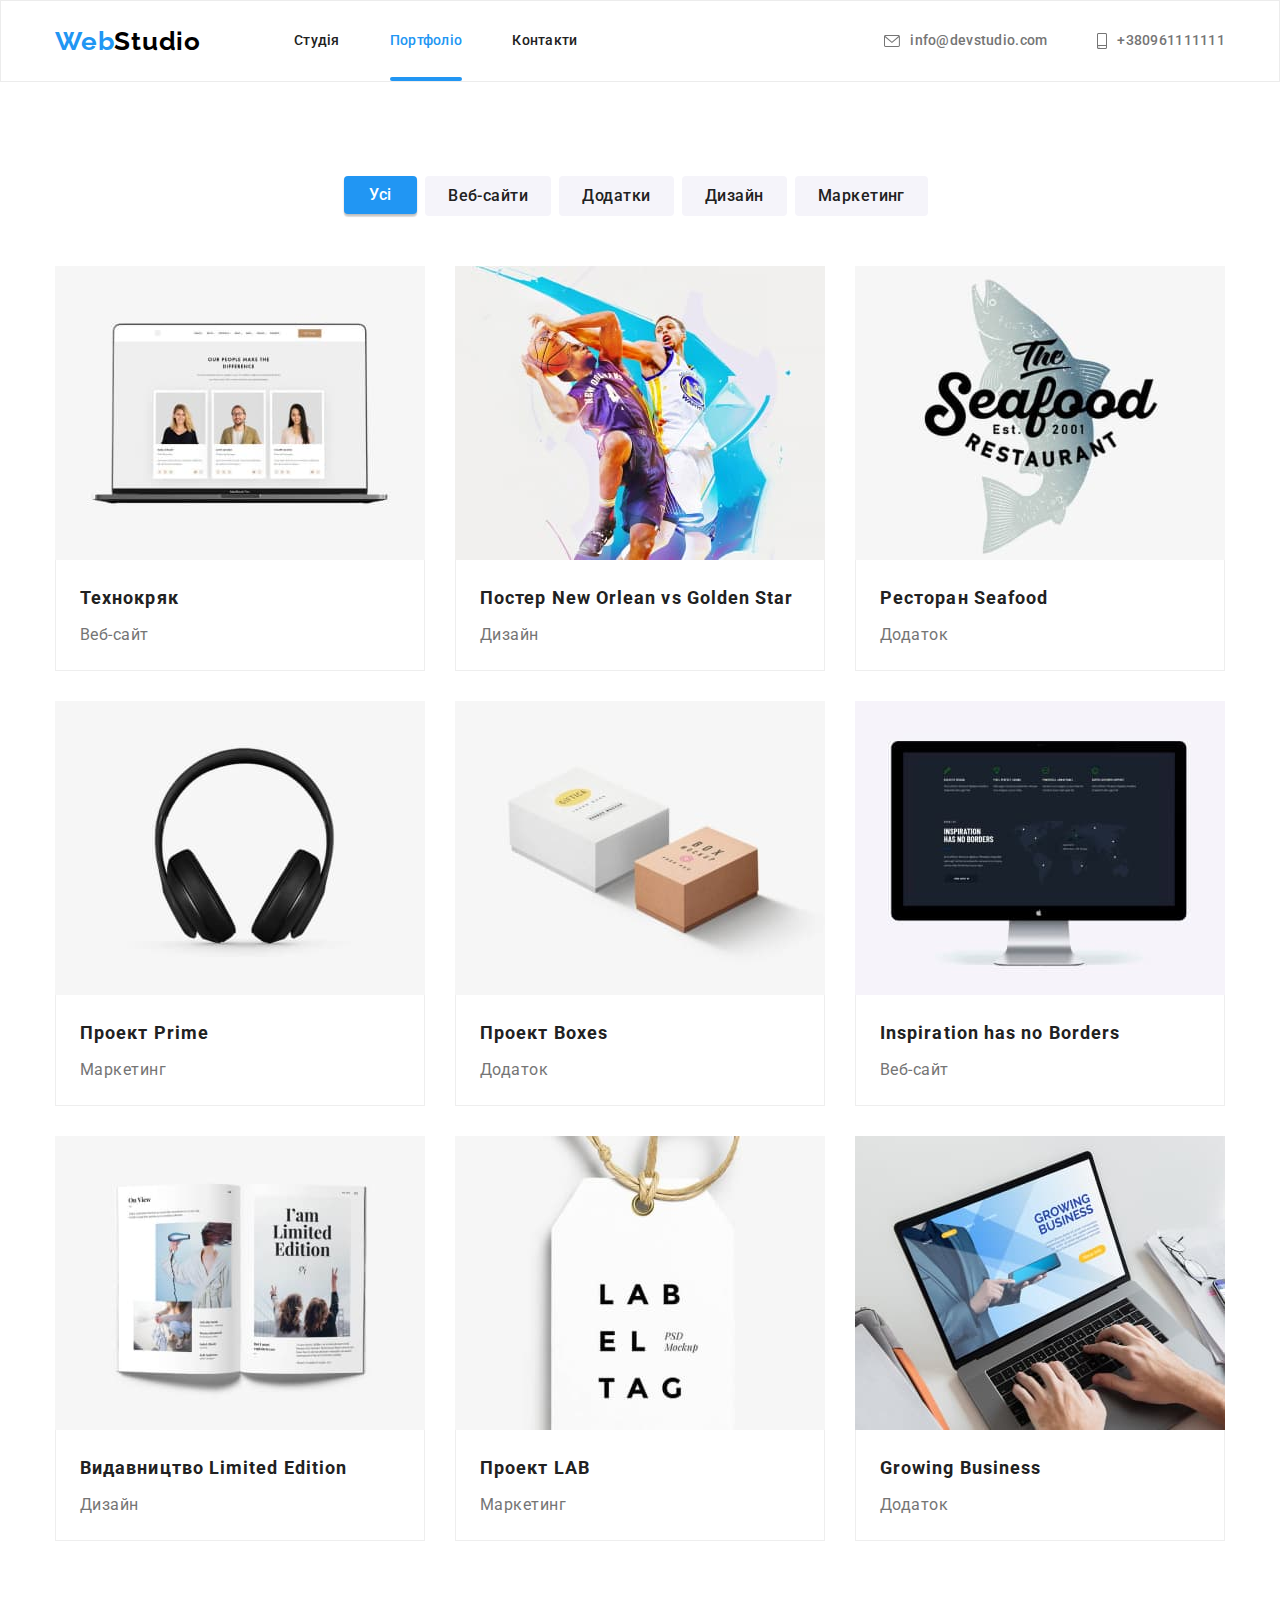
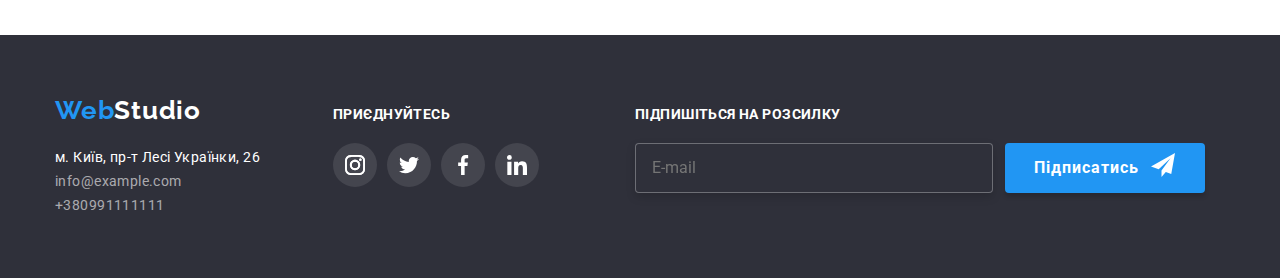
==== portfolio.html @ acf975c4 "Initial commit" ====
<!DOCTYPE html>
<html lang="uk">

<head>
    <meta charset="UTF-8">
    <meta http-equiv="X-UA-Compatible" content="IE=edge">
    <meta name="viewport" content="width=device-width, initial-scale=1.0">
    <title>Портфоліо</title>
    <!-- Шрифти -->
    <link rel="preconnect" href="https://fonts.googleapis.com">
    <link rel="preconnect" href="https://fonts.gstatic.com" crossorigin>
    <link
        href="https://fonts.googleapis.com/css2?family=Raleway:wght@700&family=Roboto:ital,wght@0,400;0,500;0,700;1,900&display=swap"
        rel="stylesheet">
    <link rel="stylesheet"
        href="https://cdnjs.cloudflare.com/ajax/libs/modern-normalize/1.1.0/modern-normalize.min.css">
    <link rel="stylesheet" href="./CSS/main.min.css">
    <!-- <link rel="stylesheet" href="./CSS/styles.css"> -->
</head>

<body class="page">

    <!-- Секція хедер -->

    <header class="header">
        <div class="container header-container">
            <nav class="header-container">
                <a lang="en" class="logo header-logo" href="./index.html" aria-label="Посилання на студію">Web<span
                        class="logo__dark">Studio</span></a>
                <!-- Навігація сайту -->
                <ul class="nav">
                    <li class="nav__item"><a class="nav__link active" href="./index.html">Студія</a></li>
                    <li class="nav__item"><a class="nav nav--current active" href="">Портфоліо</a></li>
                    <li class="nav__item"><a class="nav__link active" href="">Контакти</a></li>
                </ul>
            </nav>
            <!-- Навігація контактів -->
            <ul class="nav nav--left">
                <li class="nav__group">
                    <a class="nav__mail active" href="mailto:info@devstudio.com">
                        <svg class="nav__icon active" width="16" height="12">
                            <use href="./images/icons.svg#icon-envelope-hover"></use>
                        </svg>
                        info@devstudio.com
                    </a>
                </li>
                <li>
                    <a class="nav__tel active" href="tel:+380961111111">
                        <svg class="nav__icon active" width="10" height="16">
                            <use href="./images/icons.svg#icon-smartphone"></use>
                        </svg>
                        +380961111111
                    </a>
                </li>
            </ul>
        </div>
    </header>
    <main>
        <!-- Секція Роботи -->
        <section class="section">
            <div class="container">
                <h1 hidden>Приклади робіт</h1>

                <!-- Секція Радіокнопки -->
                <ul class="btn-radio">
                    <li class="btn-radio__control"><button type="button" class="btn-radio__list btn-radio__list--current">Усі</button></li>
                    <li class="btn-radio__control"><button type="button" class="btn-radio__list">Веб-сайти</button></li>
                    <li class="btn-radio__control"><button type="button" class="btn-radio__list">Додатки</button></li>
                    <li class="btn-radio__control"><button type="button" class="btn-radio__list">Дизайн</button></li>
                    <li class="btn-radio__control"><button type="button" class="btn-radio__list">Маркетинг</button></li>
                </ul>

                <!-- Секція Карток -->
                <ul class="list card-set ">
                    <li class="card-portfolio card-set__item">
                        <a href="">
                            <div class="product">
                                <img src="./images/Технокряк.jpg" alt="Фото роботи Технокряк" width="370" height="294">
                                <div class="overlay">
                                    <p class="overlay__text">Ресурс пропонує комплексні пропозиції з різним рівнем функціоналу та
                                        сервісів. Все це дозволить
                                        відвідувачеві
                                        отримати
                                        вичерпні відомості про компанію або приватну особу.
                                    </p>
                                </div>
                            </div>
                            <div class="inner">
                                <h2 class="apply-robot">Технокряк</h2>
                                <p class="category">Веб-сайт</p>
                            </div>

                        </a>
                    </li>
                    <li class="card-portfolio card-set__item">
                        <a href="">
                            <div class="product">
                                <img src="./images/New_Orlean.jpg" alt="Фото роботи Постер New Orlean vs Golden Star"
                                    width="370" height="294">
                                <div class="overlay">
                                    <p class="overlay__text">Ресурс пропонує комплексні пропозиції з різним рівнем функціоналу та
                                        сервісів. Все це дозволить
                                        відвідувачеві
                                        отримати
                                        вичерпні відомості про компанію або приватну особу.
                                    </p>
                                </div>
                            </div>
                            <div class="inner">
                                <h2 class="apply-robot">Постер <span lang="en">New Orlean vs Golden Star</span></h2>
                                <p class="category">Дизайн</p>
                            </div>
                        </a>
                    </li>
                    <li class="card-portfolio card-set__item">
                        <a href="">
                            <div class="product">
                                <img src="./images/Seafood.jpg" alt="Фото роботи Ресторан Seafood" width="370"
                                    height="294">
                                <div class="overlay">
                                    <p class="overlay__text">Ресурс пропонує комплексні пропозиції з різним рівнем функціоналу та
                                        сервісів. Все це дозволить
                                        відвідувачеві
                                        отримати
                                        вичерпні відомості про компанію або приватну особу.
                                    </p>
                                </div>
                            </div>
                            <div class="inner">
                                <h2 class="apply-robot">Ресторан <span lang="en">Seafood</span></h2>
                                <p class="category">Додаток</p>
                            </div>
                        </a>
                    </li>
                    <li class="card-portfolio card-set__item">
                        <a href="">
                            <div class="product">
                                <img src="./images/Prime.jpg" alt="Фото роботи роект Prime" width="370" height="294">
                                <div class="overlay">
                                    <p class="overlay__text">Ресурс пропонує комплексні пропозиції з різним рівнем функціоналу та
                                        сервісів. Все це дозволить
                                        відвідувачеві
                                        отримати
                                        вичерпні відомості про компанію або приватну особу.
                                    </p>
                                </div>
                            </div>
                            <div class="inner">
                                <h2 class="apply-robot">Проект <span lang="en">Prime</span></h2>
                                <p class="category">Маркетинг</p>
                            </div>
                        </a>
                    </li>
                    <li class="card-portfolio card-set__item">
                        <a href="">
                            <div class="product">
                                <img src="./images/Boxes.jpg" alt="Фото роботи Проект Boxes" width="370" height="294">
                                <div class="overlay">
                                    <p class="overlay__text">Ресурс пропонує комплексні пропозиції з різним рівнем функціоналу та
                                        сервісів. Все це дозволить
                                        відвідувачеві
                                        отримати
                                        вичерпні відомості про компанію або приватну особу.
                                    </p>
                                </div>
                            </div>
                            <div class="inner">
                                <h2 class="apply-robot">Проект <span lang="en">Boxes</span></h2>
                                <p class="category">Додаток</p>
                            </div>
                        </a>
                    </li>
                    <li class="card-portfolio card-set__item">
                        <a href="">
                            <div class="product">
                                <img src="./images/Inspiration.jpg" alt="Фото роботи Inspiration has no Borders"
                                    width="370" height="294">
                                <div class="overlay">
                                    <p class="overlay__text">Ресурс пропонує комплексні пропозиції з різним рівнем функціоналу та
                                        сервісів. Все це дозволить
                                        відвідувачеві
                                        отримати
                                        вичерпні відомості про компанію або приватну особу.
                                    </p>
                                </div>
                            </div>
                            <div class="inner">
                                <h2 class="apply-robot"><span lang="en">Inspiration has no Borders</span></h2>
                                <p class="category">Веб-сайт</p>
                            </div>
                        </a>
                    </li>
                    <li class="card-portfolio card-set__item">
                        <a href="">
                            <div class="product">
                                <img src="./images/Limited_Edition.jpg" alt="Фото роботи Видавництво Limited Edition"
                                    width="370" height="294">
                                <div class="overlay">
                                    <p class="overlay__text">Ресурс пропонує комплексні пропозиції з різним рівнем функціоналу та
                                        сервісів. Все це дозволить
                                        відвідувачеві
                                        отримати
                                        вичерпні відомості про компанію або приватну особу.
                                    </p>
                                </div>
                            </div>
                            <div class="inner">
                                <h2 class="apply-robot">Видавництво <span lang="en">Limited Edition</span></h2>
                                <p class="category">Дизайн</p>
                            </div>
                        </a>
                    </li>
                    <li class="card-portfolio card-set__item">
                        <a href="">
                            <div class="product">
                                <img src="./images/LAB.jpg" alt="Фото роботи Проект LAB" width="370" height="294">
                                <div class="overlay">
                                    <p class="overlay__text">Ресурс пропонує комплексні пропозиції з різним рівнем функціоналу та
                                        сервісів. Все це дозволить
                                        відвідувачеві
                                        отримати
                                        вичерпні відомості про компанію або приватну особу.
                                    </p>
                                </div>
                            </div>
                            <div class="inner">
                                <h2 class="apply-robot">Проект <span lang="en">LAB</span></h2>
                                <p class="category">Маркетинг</p>
                            </div>
                        </a>
                    </li>
                    <li class="card-portfolio card-set__item">
                        <a href="">
                            <div class="product">
                                <img src="./images/Growing-Business.jpg" alt="Фото роботи Growing Business" width="370"
                                    height="294">
                                <div class="overlay">
                                    <p class="overlay__text">Ресурс пропонує комплексні пропозиції з різним рівнем функціоналу та
                                        сервісів. Все це дозволить
                                        відвідувачеві
                                        отримати
                                        вичерпні відомості про компанію або приватну особу.
                                    </p>
                                </div>

                            </div>
                            <div class="inner">
                                <h2 class="apply-robot"><span lang="en">Growing Business</span></h2>
                                <p class="category">Додаток</p>
                            </div>
                        </a>
                    </li>
                </ul>
            </div>

        </section>

    </main>
    <!-- Секція Футер -->

    <footer class="footer">
        <div class="container">
            <div class="holder">
                <a lang="en" class="logo footer-logo" href="./index.html" aria-label="Посилання на студію">Web<span
                        class="logo__light">Studio</span></a>
                <address>
                    <ul class="list contacts">
                        <li>
                            <a class="contacts__adds active" href="https://goo.gl/maps/7YwU6FTkQ5FnYXwe8" target="_blank"
                                rel="noopener noreferrer">м.
                                Київ, пр-т Лесі Українки, 26</a>
                        </li>
                        <li>
                            <a lang="en" class="contacts__mail2 active" href="mailto:info@example.com">info@example.com</a>
                        </li>
                        <li>
                            <a class="contacts__phone active" href="tel:+380991111111">+380991111111</a>
                        </li>
                    </ul>
                </address>
            </div>
            <div class="holder holder-draft">
                <h2 class="footer-title">Приєднуйтесь</h2>
                <ul class="social-media list">
                    <li class="social-media__item">
                        <a class="social-media__link social-media__link--dark" href="" target="_blank" rel="noopener noreferrer"
                            aria-label="instagram">
                            <svg class="social-media__icon" width="20" height="20">
                                <use href="./images/icons.svg#icon-instagram"></use>
                            </svg>
                        </a>
                    </li>
                    <li class="social-media__item">
                        <a class="social-media__link social-media__link--dark" href="" target="_blank" rel="noopener noreferrer"
                            aria-label="twitter">
                            <svg class="social-media__icon" width="20" height="20">
                                <use href="./images/icons.svg#icon-twitter"></use>
                            </svg>
                        </a>
                    </li>
                    <li class="social-media__item">
                        <a class="social-media__link social-media__link--dark" href="" target="_blank" rel="noopener noreferrer"
                            aria-label="facebook">
                            <svg class="social-media__icon" width="20" height="20">
                                <use href="./images/icons.svg#icon-facebook"></use>
                            </svg>
                        </a>
                    </li>
                    <li class="social-media__item">
                        <a class="social-media__link social-media__link--dark" href="" target="_blank" rel="noopener noreferrer"
                            aria-label="linkedin">
                            <svg class="social-media__icon" width="20" height="20">
                                <use href="./images/icons.svg#icon-linkedin"></use>
                            </svg>
                        </a>
                    </li>
                </ul>
            </div>
            <div class="holder  holder-draft2">
                <strong class="footer-title">Підпишіться на розсилку</strong>
                <form class="footer__form">
                    <label>
                        <input class="footer__placeholder" type="email" name="email" placeholder="E-mail" />
                    </label>
                    <button type="submit" class="btn btn--sabmit">
                        Підписатись
                        <svg class="btn__icon" width="24" height="24">
                            <use href="./images/icons.svg#icon-send"></use>
                        </svg>
                    </button>
                </form>
            
            </div>
        </div>
    </footer>

</body>

</html>
---- CSS/main.min.css ----
:root{--primary-text-color: #212121;--text-color-logo: #000000;--title-text-color: #757575;--secondary-title-text-color: #AFB1B8;--accent-color: #2196F3;--section-background-colour: #2F303A;--main-page-color: #FFFFFF;--secondary-backgraund-color: #F5F4FA;--hero_btn-backgraund-color: #188CE8;--items: 3;--indent: 30px;--timing-transform: 250ms cubic-bezier(0.4, 0, 0.2, 1);--timing-text-color: color 250ms cubic-bezier(0.4, 0, 0.2, 1);--timing-backgraund-color: backgraund-color 250ms cubic-bezier(0.4, 0, 0.2, 1)}.visually-hidden{position:absolute;white-space:nowrap;width:1px;height:1px;overflow:hidden;border:0;padding:0;clip:rect(0 0 0 0);-webkit-clip-path:inset(50%);clip-path:inset(50%);margin:-1px}body{font-family:"Roboto",sans-serif;font-style:normal;color:var(--primary-text-color);font-size:14px}body.no-scroll{overflow:hidden}html{-webkit-box-sizing:border-box;box-sizing:border-box}*,*::before,*::after{-webkit-box-sizing:inherit;box-sizing:inherit}.active:hover,.active:focus{color:var(--accent-color)}.heading{font-size:36px;line-height:1.17;text-align:center;letter-spacing:.03em;color:var(--primary-text-color)}h1,h2,h3,h4,p{margin:0}ul{padding:0;margin:0}img{display:block;max-width:100%;height:auto}a{text-decoration:none}.card-set{display:-webkit-box;display:-ms-flexbox;display:flex;-ms-flex-wrap:wrap;flex-wrap:wrap;margin:calc(-1*var(--indent)/2)}.card-set__item{margin:calc(var(--indent)/2);-ms-flex-preferred-size:calc((100% - var(--indent)*var(--items))/var(--items));flex-basis:calc((100% - var(--indent)*var(--items))/var(--items))}.card-set__heading{margin-top:0px;margin-bottom:10px;width:270px;font-weight:700;font-size:14px;line-height:1.14;letter-spacing:.03em;text-transform:uppercase;color:var(--primary-text-color)}.card-set__text{margin-top:0;margin-bottom:0;width:270px;font-size:14px;line-height:1.71;letter-spacing:.03em;color:var(--title-text-color)}.card-set__icon{display:-webkit-box;display:-ms-flexbox;display:flex;-webkit-box-pack:center;-ms-flex-pack:center;justify-content:center;-webkit-box-align:center;-ms-flex-align:center;align-items:center;margin-bottom:30px;border-radius:4px;width:270px;height:120px;background-color:var(--secondary-backgraund-color)}.product{position:relative;overflow:hidden}.overlay{position:absolute;top:0;left:0;width:100%;padding:63px 24px;opacity:0;-webkit-transform:translateY(100%);transform:translateY(100%);-webkit-transition:-webkit-transform 250ms cubic-bezier(0.4, 0, 0.2, 1);transition:-webkit-transform 250ms cubic-bezier(0.4, 0, 0.2, 1);transition:transform 250ms cubic-bezier(0.4, 0, 0.2, 1);transition:transform 250ms cubic-bezier(0.4, 0, 0.2, 1), -webkit-transform 250ms cubic-bezier(0.4, 0, 0.2, 1)}.overlay__text{font-family:"Roboto";font-style:normal;font-weight:400;font-size:18px;line-height:1.56;letter-spacing:.03em;color:var(--main-page-color)}.card-portfolio:hover .overlay,.card-portfolio:focus .overlay{-webkit-transform:translateY(0);transform:translateY(0);background-color:rgba(33,150,243,.9);opacity:1}.btn{width:200px;height:50px;font-weight:700;font-size:16px;line-height:1.88;letter-spacing:.06em;color:var(--main-page-color);background-color:var(--accent-color);-webkit-box-shadow:0px 4px 4px rgba(0,0,0,.15);box-shadow:0px 4px 4px rgba(0,0,0,.15);border-radius:4px;border:rgba(0,0,0,0)}.btn--order{display:inline-block;-webkit-transition:var(--timing-backgraund-color),var(--timing-text-color);transition:var(--timing-backgraund-color),var(--timing-text-color)}.btn--order:hover,.btn--order:focus,.btn--modal:focus,.btn--modal:hover{background-color:var(--hero_btn-backgraund-color);border:rgba(0,0,0,0)}.btn--sabmit{display:-webkit-box;display:-ms-flexbox;display:flex;width:200px;height:50px;padding-top:10px;padding-right:28px;padding-bottom:10px;padding-left:29px;margin:0;background:var(--accent-color);color:var(--main-page-color);font-style:normal;font-weight:700;font-size:16px;line-height:1.88;border:rgba(0,0,0,0);-webkit-box-shadow:0px 4px 4px rgba(0,0,0,.15);box-shadow:0px 4px 4px rgba(0,0,0,.15);border-radius:4px}.btn__icon{margin-left:12px}.btn--modal{margin-left:165px;outline:var(--accent-color);-webkit-transition:var(--timing-backgraund-color);transition:var(--timing-backgraund-color)}.btn-radio{list-style:none;display:-webkit-box;display:-ms-flexbox;display:flex;margin-bottom:50px;-webkit-box-pack:center;-ms-flex-pack:center;justify-content:center;padding-left:0}.btn-radio__control{display:inline-block;margin-right:8px}.btn-radio__list{font-family:inherit;font-style:normal;padding:6px 22px;min-width:73px;cursor:pointer;text-align:center;letter-spacing:.03em;border-radius:4px;border:1px solid rgba(0,0,0,0);font-weight:500;font-size:16px;line-height:1.6;letter-spacing:.03em;color:var(--primary-text-color);background-color:var(--secondary-backgraund-color);-webkit-transition:var(--timing-text-color),var(--timing-backgraund-color);transition:var(--timing-text-color),var(--timing-backgraund-color)}.btn-radio__list:hover,.btn-radio__list:focus{background-color:var(--accent-color);color:var(--main-page-color)}.btn-radio__list--current{-webkit-transition:var(--timing-text-color),var(--timing-backgraund-color),border 250ms cubic-bezier(0.4, 0, 0.2, 1),-webkit-box-shadow 250ms cubic-bezier(0.4, 0, 0.2, 1);transition:var(--timing-text-color),var(--timing-backgraund-color),border 250ms cubic-bezier(0.4, 0, 0.2, 1),-webkit-box-shadow 250ms cubic-bezier(0.4, 0, 0.2, 1);transition:var(--timing-text-color),var(--timing-backgraund-color),border 250ms cubic-bezier(0.4, 0, 0.2, 1),box-shadow 250ms cubic-bezier(0.4, 0, 0.2, 1);transition:var(--timing-text-color),var(--timing-backgraund-color),border 250ms cubic-bezier(0.4, 0, 0.2, 1),box-shadow 250ms cubic-bezier(0.4, 0, 0.2, 1),-webkit-box-shadow 250ms cubic-bezier(0.4, 0, 0.2, 1);background-color:var(--accent-color);color:var(--main-page-color);border:none;-webkit-box-shadow:0px 3px 1px rgba(0,0,0,.1),0px 1px 2px rgba(0,0,0,.08),0px 2px 2px rgba(0,0,0,.12);box-shadow:0px 3px 1px rgba(0,0,0,.1),0px 1px 2px rgba(0,0,0,.08),0px 2px 2px rgba(0,0,0,.12)}.btn-radio__list--current:hover,.btn-radio__list--current:focus{background-color:var(--accent-color);color:var(--main-page-color);border:none;-webkit-box-shadow:0px 3px 1px rgba(0,0,0,.1),0px 1px 2px rgba(0,0,0,.08),0px 2px 2px rgba(0,0,0,.12);box-shadow:0px 3px 1px rgba(0,0,0,.1),0px 1px 2px rgba(0,0,0,.08),0px 2px 2px rgba(0,0,0,.12)}.logo{font-family:"Raleway",sans-serif;font-weight:700;font-size:26px;line-height:1.19;letter-spacing:.03em;color:var(--accent-color);-webkit-transition:var(--timing-text-color);transition:var(--timing-text-color)}.logo:hover,.logo:focus{color:var(--accent-color)}.logo__dark{color:var(--text-color-logo)}.logo__light{color:var(--main-page-color)}.header-logo{margin-right:93px;padding-top:24px;padding-bottom:24px}.footer-logo{margin-bottom:20px}.social-media{-webkit-box-pack:center;-ms-flex-pack:center;justify-content:center;width:206px;margin-right:auto;margin-left:auto}.social-media__item:not(:last-child){margin-right:10px}.social-media__link{display:-webkit-box;display:-ms-flexbox;display:flex;-webkit-box-align:center;-ms-flex-align:center;align-items:center;-webkit-box-pack:center;-ms-flex-pack:center;justify-content:center;width:44px;height:44px;border-color:var(--main-page-color);border-radius:50%;-webkit-transition:var(--timing-text-color),var(--timing-backgraund-color);transition:var(--timing-text-color),var(--timing-backgraund-color)}.social-media__link--dark{color:var(--main-page-color);background:rgba(255,255,255,.1)}.social-media__link--light{color:var(--secondary-title-text-color)}.social-media__link:hover,.social-media__link:focus{color:var(--main-page-color);background-color:var(--accent-color)}.social-media__icon{fill:currentColor}.section{padding-top:94px;padding-bottom:94px}.benefits{--items: 4}.about-feature{margin:-15px}.backdrop{position:fixed;top:0;left:0;z-index:1000;width:100%;height:100%;background-color:rgba(0,0,0,.25);opacity:1;visibility:visible;pointer-events:initial;-webkit-transition:opacity var(--timing-transform) visibility var(--timing-transform);transition:opacity var(--timing-transform) visibility var(--timing-transform)}.backdrop.is-hidden{opacity:0;visibility:hidden;pointer-events:none}.modal{position:absolute;top:50%;left:50%;-webkit-transform:translate(-50%, -50%);transform:translate(-50%, -50%);width:528px;height:581px;background-color:var(--main-page-color);padding:0;margin:0}.modal__close-btn{position:absolute;top:0;right:0;-webkit-transform:translate(-50%, 50%);transform:translate(-50%, 50%);display:-webkit-box;display:-ms-flexbox;display:flex;-webkit-box-align:center;-ms-flex-align:center;align-items:center;-webkit-box-pack:center;-ms-flex-pack:center;justify-content:center;width:30px;height:30px;padding:0;background-color:var(--main-page-color);border:1px solid rgba(0,0,0,.1);-webkit-box-shadow:0px 1px 1px rgba(0,0,0,.14);box-shadow:0px 1px 1px rgba(0,0,0,.14);border-radius:50%;cursor:pointer}.modal__hero-form{width:528px;height:581px}.modal__title{display:block;width:448px;margin-top:40px;margin-bottom:12px;margin-left:40px;font-weight:700;font-size:20px;line-height:1.15;text-align:center;letter-spacing:.03em;color:var(--primary-text-color)}.modal__inputs{display:-webkit-box;display:-ms-flexbox;display:flex;-webkit-box-orient:vertical;-webkit-box-direction:normal;-ms-flex-direction:column;flex-direction:column;position:relative;padding:0;margin-left:40px;margin-right:40px;font-weight:400;font-size:12px;line-height:1.17;letter-spacing:.01em;color:var(--title-text-color)}.modal__inputs:not(:last-child){margin-bottom:10px}.modal__inputs label{margin-bottom:4px}.modal__inputs textarea{margin:0;padding:0;width:448px;height:120px;border:1px solid rgba(33,33,33,.2);border-radius:4px}.modal__icon{position:absolute;margin:11px 12px;padding:0;-webkit-transform:translateY(100%);transform:translateY(100%);-webkit-transition:var(--timing-transform);transition:var(--timing-transform)}.modal__for-input{padding-top:12px;padding-right:10px;padding-bottom:12px;padding-left:42px;width:448px;height:40px;border:1px solid rgba(33,33,33,.2);border-radius:4px;outline:rgba(0,0,0,0);-webkit-transition:var(--timing-transform);transition:var(--timing-transform)}.modal__for-input:focus,.modal__hiro-textarea:focus{border-color:var(--accent-color)}.modal__for-input:focus~.modal__icon{fill:var(--accent-color)}.modal__hiro-textarea{outline:rgba(0,0,0,0);resize:none}.modal__inputs>.modal__hiro-textarea{padding:12px 16px;font-family:inherit;font-style:normal;font-weight:400;font-size:14px;line-height:16px;letter-spacing:.01em}.modal__close-btn:hover>.modal__close-icon,.modal__close-btn:focus>.modal__close-icon{fill:var(--accent-color);-webkit-transition:var(--timing-transform);transition:var(--timing-transform)}.contract{color:var(--accent-color);text-decoration:underline}.modal-checkbox{display:-webkit-box;display:-ms-flexbox;display:flex;-webkit-box-align:center;-ms-flex-align:center;align-items:center;-webkit-box-pack:center;-ms-flex-pack:center;justify-content:center;margin-top:20px;margin-bottom:30px;width:425px;height:24px;margin-left:52px;font-weight:400;font-size:14px;line-height:1.17;letter-spacing:.01em;color:var(--title-text-color);cursor:pointer}.modal-checkbox__custom{display:-webkit-inline-box;display:-ms-inline-flexbox;display:inline-flex;-webkit-box-align:center;-ms-flex-align:center;align-items:center;-webkit-box-pack:center;-ms-flex-pack:center;justify-content:center;width:16px;height:15px;margin-right:6px;outline:2px solid var(--primary-text-color);outline-offset:-2px;border-radius:2px;-webkit-transition:var(--timing-backgraund-color);transition:var(--timing-backgraund-color)}.modal-checkbox__icon{fill:var(--main-page-color)}.modal-checkbox__input:checked+.modal-checkbox__custom{background-color:var(--accent-color);outline:var(--accent-color)}.modal-checkbox__input:focus+.modal-checkbox__custom{outline:2px solid var(--accent-color);outline-offset:-2px;border-radius:2px}.modal-checkbox__agreement{-webkit-user-select:none;-moz-user-select:none;-ms-user-select:none;user-select:none}.header{background:var(--main-page-color);border:1px solid #ececec}.header-container{display:-webkit-box;display:-ms-flexbox;display:flex;-webkit-box-align:center;-ms-flex-align:center;align-items:center}.nav{list-style:none;display:-webkit-box;display:-ms-flexbox;display:flex;-webkit-box-align:start;-ms-flex-align:start;align-items:flex-start;-webkit-box-pack:justify;-ms-flex-pack:justify;justify-content:space-between}.nav__icon{margin-right:10px;fill:currentColor;-webkit-transition:var(--timing-text-color);transition:var(--timing-text-color)}.nav--left{margin-left:auto}.nav__item:not(:last-child){margin-right:50px}.nav__link,.nav__item{font-weight:500;font-size:14px;line-height:1.14;letter-spacing:.02em;color:var(--primary-text-color);text-decoration:none;padding:32px 0;-webkit-transition:var(--timing-text-color);transition:var(--timing-text-color)}.nav__mail,.nav__tel{display:-webkit-box;display:-ms-flexbox;display:flex;-webkit-box-align:center;-ms-flex-align:center;align-items:center;-webkit-box-pack:center;-ms-flex-pack:center;justify-content:center;width:100%;height:100%;font-weight:500;font-size:14px;line-height:1.14;padding:32px 0;letter-spacing:.02em;color:var(--title-text-color);-webkit-transition:var(--timing-text-color);transition:var(--timing-text-color)}.nav__group{margin-right:50px}.nav--current{color:var(--accent-color)}.nav__item{position:relative}.nav__item .nav--current::after{content:"";position:absolute;bottom:0px;left:0;width:100%;height:4px;background:var(--accent-color);border-radius:2px}.list{list-style:none;display:-webkit-box;display:-ms-flexbox;display:flex;-webkit-box-align:start;-ms-flex-align:start;align-items:flex-start;-webkit-box-pack:justify;-ms-flex-pack:justify;justify-content:space-between}.hero{text-align:center;max-width:1600px;height:600px;padding:200px 0;margin-left:auto;margin-right:auto;background-color:var(--section-background-colour);background-image:-webkit-gradient(linear, left top, right top, from(rgba(47, 48, 58, 0.4)), to(rgba(47, 48, 58, 0.4))),url(../images/hero.jpg);background-image:linear-gradient(to right, rgba(47, 48, 58, 0.4), rgba(47, 48, 58, 0.4)),url(../images/hero.jpg);background-repeat:no-repeat;background-position:center;background-size:cover}.hero-title{margin-top:0;margin-bottom:30px;margin-left:237px;margin-right:237px;letter-spacing:.06em;font-weight:900;font-size:44px;line-height:1.36;color:var(--main-page-color);text-transform:uppercase}.container{width:1200px;margin-left:auto;margin-right:auto;padding-left:15px;padding-right:15px}.work{padding-bottom:94px}.work__items{position:relative}.work__item{position:absolute;bottom:0;width:100%;height:70px;background:rgba(47,48,58,.8)}.work__text{font-family:"Roboto";font-style:normal;font-weight:700;font-size:14px;line-height:1.14;text-align:center;letter-spacing:.03em;text-transform:uppercase;color:var(--main-page-color);padding:27px 82px}.team{background:var(--secondary-backgraund-color)}.team__card{background:var(--main-page-color);-webkit-box-shadow:0px 1px 3px rgba(0,0,0,.12),0px 1px 1px rgba(0,0,0,.14),0px 2px 1px rgba(0,0,0,.2);box-shadow:0px 1px 3px rgba(0,0,0,.12),0px 1px 1px rgba(0,0,0,.14),0px 2px 1px rgba(0,0,0,.2);border-radius:0px 0px 4px 4px;width:270px;--items: 4}.team__desc{padding-top:30px;padding-bottom:30px}.team__name{margin-bottom:10px;font-weight:500;font-size:16px;line-height:1.19;text-align:center;letter-spacing:.03em;color:var(--primary-text-color)}.team__post{margin-bottom:16px;font-weight:400;font-size:16px;line-height:1.19;text-align:center;letter-spacing:.03em;color:var(--title-text-color)}.clients{padding-top:94px;padding-bottom:94px}.clients__list{-webkit-box-sizing:border-box;box-sizing:border-box;padding:0;width:170px;height:92px;--items: 6}.clients__link:hover,.clients__link:focus{border-color:var(--accent-color);color:var(--accent-color)}.clients__icon{fill:currentColor}.clients__link{height:92px;display:-webkit-box;display:-ms-flexbox;display:flex;-o-object-fit:contain;object-fit:contain;-webkit-box-pack:center;-ms-flex-pack:center;justify-content:center;-webkit-box-align:center;-ms-flex-align:center;align-items:center;contain:content;border:1px solid var(--secondary-title-text-color);border-radius:4px;color:var(--secondary-title-text-color);-webkit-transition:var(--timing-text-color),var(--timing-backgraund-color);transition:var(--timing-text-color),var(--timing-backgraund-color)}.clients__title{margin-bottom:50px}.footer{padding:60px 0;background:var(--section-background-colour);color:var(--main-page-color)}.footer-title{margin-bottom:20px;padding:0;font-style:normal;font-weight:700;font-size:14px;line-height:1.14;letter-spacing:.03em;text-transform:uppercase;color:var(--main-page-color)}.footer__form{display:-webkit-box;display:-ms-flexbox;display:flex}.footer__placeholder{width:358px;height:50px;margin-right:12px;padding-left:16px;padding-top:15px;padding-bottom:15px;color:rgba(255,255,255,.6);font-style:normal;font-weight:400;font-size:16px;line-height:1.25;border:1px solid rgba(255,255,255,.3);-webkit-filter:drop-shadow(0px 4px 4px rgba(0, 0, 0, 0.15));filter:drop-shadow(0px 4px 4px rgba(0, 0, 0, 0.15));border-radius:4px;background-color:var(--section-background-colour)}.contacts{display:block;font-weight:400;font-style:normal;font-size:14px;line-height:1.71;letter-spacing:.03em;-webkit-transition:var(--timing-text-color);transition:var(--timing-text-color)}.contacts__adds{margin-bottom:6px;color:var(--main-page-color)}.contacts__mail2{margin-bottom:9px;color:rgba(255,255,255,.6)}.contacts__phone{color:rgba(255,255,255,.6)}.holder{display:-webkit-inline-box;display:-ms-inline-flexbox;display:inline-flex;-webkit-box-orient:vertical;-webkit-box-direction:normal;-ms-flex-direction:column;flex-direction:column}.holder-draft{margin-left:70px}.holder-draft2{margin-left:93px}.card-portfolio{position:relative;overflow:hidden;background:var(--main-page-color);width:370px;-webkit-transition:-webkit-filter 250ms cubic-bezier(0.4, 0, 0.2, 1);transition:-webkit-filter 250ms cubic-bezier(0.4, 0, 0.2, 1);transition:filter 250ms cubic-bezier(0.4, 0, 0.2, 1);transition:filter 250ms cubic-bezier(0.4, 0, 0.2, 1), -webkit-filter 250ms cubic-bezier(0.4, 0, 0.2, 1)}.card-portfolio:hover,.card-portfolio:focus{-webkit-filter:drop-shadow(0px 4px 4px rgba(0, 0, 0, 0.25));filter:drop-shadow(0px 4px 4px rgba(0, 0, 0, 0.25))}.inner{padding:20px 24px;border:1px solid #eee;border-top:#ffdead}.apply-robot{margin-bottom:4px;font-size:18px;line-height:2;letter-spacing:.06em;color:var(--primary-text-color)}.category{font-size:16px;line-height:1.88;letter-spacing:.03em;color:var(--title-text-color)}/*# sourceMappingURL=main.min.css.map */
---- CSS/styles.css ----
/*formulas */

:root {
    /* color */
    --primary-text-color: #212121;
    --text-color-logo: #000000;
    --title-text-color: #757575;
    --secondary-title-text-color: #AFB1B8;
    --accent-color: #2196F3;
    --section-background-colour: #2F303A;
    --main-page-color: #FFFFFF;
    --secondary-backgraund-color: #F5F4FA;
    --hero_btn-backgraund-color: #188CE8;

    /* others */
    --items: 3;
    --indent: 30px;

    /* transform */
    --timing-transform: 250ms cubic-bezier(0.4, 0, 0.2, 1);
    --timing-text-color: color 250ms cubic-bezier(0.4, 0, 0.2, 1);
    --timing-backgraund-color: backgraund-color 250ms cubic-bezier(0.4, 0, 0.2, 1);
}

/* global */

html {
    box-sizing: border-box;
}

*,
*::before,
*::after {
    box-sizing: inherit;
}

.page {
    font-family: 'Roboto', sans-serif;
    font-style: normal;
    color: var(--primary-text-color);
    font-size: 14px;
}

h1,
h2,
h3,
h4,
p {
    margin: 0;
}

ul {
    padding: 0;
    margin: 0;
}

img {
    display: block;
    max-width: 100%;
    height: auto;
}

a {
    text-decoration: none;
}

/* visually-hidden hide elements */
.visually-hidden {
    position: absolute;
    white-space: nowrap;
    width: 1px;
    height: 1px;
    overflow: hidden;
    border: 0;
    padding: 0;
    clip: rect(0 0 0 0);
    clip-path: inset(50%);
    margin: -1px;
}

/* grid flex-box */

.card-set {
    display: flex;
    flex-wrap: wrap;
    margin: calc(-1 * var(--indent) / 2);
  
}

.card-set__item {
    margin: calc(var(--indent) / 2);
    flex-basis: calc((100% - var(--indent) * var(--items))/ var(--items));
}

.container {
    width: 1200px;
    margin-left: auto;
    margin-right: auto;
    padding-left: 15px;
    padding-right: 15px;
}

.section {
    padding-bottom: 94px;
    padding-top: 94px;
}

.no-scroll {
    overflow: hidden;
}

.heading {
    font-size: 36px;
    line-height: 1.17;
    text-align: center;
    letter-spacing: 0.03em;
    color: var(--primary-text-color);
}

.heading-title {
    margin-bottom: 50px;
}
/* global hover & focus  */
.active:hover,
.active:focus {
    color: var(--accent-color);
}

/* logo */
.logo {    
    font-family: 'Raleway', sans-serif;
    font-weight: 700;
    font-size: 26px;
    line-height: 1.19;
    letter-spacing: 0.03em;   
    color: var(--accent-color);
    transition: var(--timing-text-color);
}

.logo:hover,
.logo:focus {
    color: var(--accent-color);
}
.header-logo {
    margin-right: 93px;
    padding-top: 24px;
    padding-bottom: 24px;
}
.footer-logo {
    margin-bottom: 20px;
}

.logo__studio--dark {
    color: var(--text-color-logo);
}

.logo__studio--light {
    color: var(--main-page-color);
}

/* social-media */

.social-media {
    justify-content: center;
    width: 206px;
    margin-right: auto;
    margin-left: auto;
}

.social-media__item:not(:last-child) {
    margin-right: 10px;
}

.social-media__link {
    display: flex;
    align-items: center;
    justify-content: center;
    width: 44px;
    height: 44px;
    border-color: var(--main-page-color);
    border-radius: 50%;
    transition: var(--timing-text-color), var(--timing-backgraund-color);
}
.social-media__link--dark {
    color: var(--main-page-color);
    background: rgba(255, 255, 255, 0.1);
}

.social-media__link--light {
    color: var(--secondary-title-text-color);
}

.social-media__link:hover,
.social-media__link:focus {
    color: var(--main-page-color);
    background-color: var(--accent-color);
}  
.social-media__icon {
    fill: currentColor;
}
/* button */
.btn {
    width: 200px;
    height: 50px;
    font-weight: 700;
    font-size: 16px;
    line-height: 1.88;
    letter-spacing: 0.06em;
    color: var(--main-page-color);
    background-color: var(--accent-color);
    box-shadow: 0px 4px 4px rgba(0, 0, 0, 0.15);
    border-radius: 4px;
    border: transparent;
}
.btn--order {
    display: inline-block;   
    transition: var(--timing-backgraund-color), var(--timing-text-color)
}

.btn--order:hover,
.btn--order:focus,
.btn--modal:focus,
.btn--modal:hover {
    background-color: var(--hero_btn-backgraund-color);
    border: transparent;
}
.btn--sabmit {
    display: flex;
    padding-top: 10px;
    padding-right: 28px;
    padding-bottom: 10px;
    padding-left: 29px
}
.btn__icon {
    margin-left: 12px;
}
.btn--modal {
    margin-left: 165px;
    outline: var(--accent-color);
    transition: var(--timing-backgraund-color);
}
/* header */

.header {
    background: var(--main-page-color);
    border: 1px solid #ECECEC;
}

.header-container {
    display: flex;
    align-items: center;
}

.nav--left {    
    margin-left: auto;
}

.nav__item:not(:last-child) {
    margin-right: 50px;
}

.nav__link,
.nav__item {
    font-weight: 500;
    font-size: 14px;
    line-height: 1.14;
    letter-spacing: 0.02em;
    color: var(--primary-text-color);
    text-decoration: none;
    padding: 32px 0;

    transition: var(--timing-text-color);
}

.nav__mail,
.nav__tel {
    display: flex;
    align-items: center;
    justify-content: center;
    width: 100%;
    height: 100%;
    font-weight: 500;
    font-size: 14px;
    line-height: 1.14;
    padding: 32px 0;
    letter-spacing: 0.02em;
    color: var(--title-text-color);

    transition: var(--timing-text-color);
}

.nav__group {
    margin-right: 50px;
}

.nav--current {
    color: var(--accent-color);
}


.nav__item>.nav--current::after {
    content: '';
    position: absolute;
    bottom: 0px;
    left: 0;
    width: 100%;
    height: 4px;


    background: var(--accent-color);
    border-radius: 2px;
}


.nav__item {
    position: relative;
}

.nav,
.list {
    list-style: none;
    display: flex;
    align-items: flex-start;
    justify-content: space-between;
}

/* hero */
.hero {
    text-align: center;
    max-width: 1600px;
    height: 600px;
    padding: 200px 0;
    margin-left: auto;
    margin-right: auto;
    background-color: var(--section-background-colour);
    background-image: linear-gradient(to right, rgba(47, 48, 58, 0.4), rgba(47, 48, 58, 0.4)),
    url(../images/hero.jpg);
    background-repeat: no-repeat;
    background-position: center;
    background-size: cover;
}

.hero-title {
    margin-top: 0;
    margin-bottom: 30px;
    margin-left: 237px;
    margin-right: 237px;
    letter-spacing: 0.06em;
    font-weight: 900;
    font-size: 44px;
    line-height: 1.36;
    color: var(--main-page-color);
    text-transform: uppercase;
}

/* section */

.benefits {
    --items: 4;

}

.about-feature {
    margin: -15px;

}


.work {
    padding-bottom: 94px;
}

.work__items {
    position: relative;
}

.work__item {
    position: absolute;
    bottom: 0;
    width: 100%;
    height: 70px;
    background: rgba(47, 48, 58, 0.8);

}

.work__text {
    font-family: 'Roboto';
    font-style: normal;
    font-weight: 700;
    font-size: 14px;
    line-height: 1.14;
    text-align: center;
    letter-spacing: 0.03em;
    text-transform: uppercase;
    color: var(--main-page-color);
    padding: 27px 82px;

}

.card-set__heading {
    margin-top: 0px;
    margin-bottom: 10px;
    width: 270px;
    font-weight: 700;
    font-size: 14px;
    line-height: 1.14;
    letter-spacing: 0.03em;
    text-transform: uppercase;
    color: var(--primary-text-color);
}

.card-set__text {
    margin-top: 0;
    margin-bottom: 0;
    width: 270px;
    font-size: 14px;
    line-height: 1.71;
    letter-spacing: 0.03em;
    color: var(--title-text-color);
}

/* section our team */

.team {
    background: var(--secondary-backgraund-color);

}

.team__card {
    background: var(--main-page-color);
    box-shadow: 0px 1px 3px rgba(0, 0, 0, 0.12), 0px 1px 1px rgba(0, 0, 0, 0.14), 0px 2px 1px rgba(0, 0, 0, 0.2);
    border-radius: 0px 0px 4px 4px;
    width: 270px;
    --items: 4;
}

.team__desc {
    padding-top: 30px;
    padding-bottom: 30px;

}

.team__name {
    margin-bottom: 10px;
    font-weight: 500;
    font-size: 16px;
    line-height: 1.19;
    text-align: center;
    letter-spacing: 0.03em;
    color: var(--primary-text-color);
}

.team__post {
    margin-bottom: 16px;
    font-weight: 400;
    font-size: 16px;
    line-height: 1.19;
    text-align: center;
    letter-spacing: 0.03em;
    color: var(--title-text-color);
}

/* icon style */

.nav__icon {
    margin-right: 10px;
    fill: currentColor;

    transition: var(--timing-text-color);

}

.card-set__icon {
    display: flex;
    justify-content: center;
    align-items: center;
    margin-bottom: 30px;
    border-radius: 4px;
    width: 270px;
    height: 120px;
    background-color: var(--secondary-backgraund-color);
}

/* section clients */
.clients {
    padding-top: 94px;
    padding-bottom: 94px;
}


.clients-list {
    box-sizing: border-box;
    padding: 0;
    width: 170px;
    height: 92px;
    --items: 6;

}

.clients-link:hover,
.clients-link:focus {
    border-color: var(--accent-color);
    color: var(--accent-color);
}

.clients-icon {
    fill: currentColor;
}


.clients-link {
    height: 92px;
    display: flex;
    object-fit: contain;
    justify-content: center;
    align-items: center;
    contain: content;
    border: 1px solid var(--secondary-title-text-color);
    border-radius: 4px;
    color: var(--secondary-title-text-color);

    transition: var(--timing-text-color), var(--timing-backgraund-color);
}

/* footer */

.footer {
    padding: 60px 0;
    background: var(--section-background-colour);
    color: var(--main-page-color);
}

.contacts {
    display: block;
    font-weight: 400;
    font-style: normal;
    font-size: 14px;
    line-height: 1.71;
    letter-spacing: 0.03em;

    transition: var(--timing-text-color);    
}

.contacts__adds {
    margin-bottom: 6px;
    color: var(--main-page-color);
}

.contacts__mail2 {
    margin-bottom: 9px;
    color: rgba(255, 255, 255, 0.6);
}

.contacts__phone {
    color: rgba(255, 255, 255, 0.6);
}

.holder {
    display: inline-flex;
    flex-direction: column;
    
}
.holder-draft {
    margin-left: 70px;
}

.footer-title {
    margin-bottom: 20px;
    padding: 0;
    font-style: normal;
    font-weight: 700;
    font-size: 14px;
    line-height: 1.14;
    letter-spacing: 0.03em;
    text-transform: uppercase;
    color: var(--main-page-color);
}

.holder-draft2 {   
    margin-left: 93px;
    
}
.footer__form {
    display: flex;
}

.footer__placeholder {
    width: 358px;
    height: 50px;
    margin-right: 12px;
    padding-left: 16px;
    padding-top: 15px ;
    padding-bottom: 15px;

    color: rgba(255, 255, 255, 0.6);
    font-style: normal;
    font-weight: 400;
    font-size: 16px;
    line-height: 1.25;

    border: 1px solid rgba(255, 255, 255, 0.3);
    filter: drop-shadow(0px 4px 4px rgba(0, 0, 0, 0.15));
    border-radius: 4px;
    background-color: var(--section-background-colour);
}
.btn--sabmit {
    display: flex;
    width: 200px;
    height: 50px;  
    padding-top: 10px;
    padding-right: 28px;
    padding-bottom: 10px;
    padding-left: 29px;
    margin: 0;

    background: var(--accent-color);
    color: var(--main-page-color);
    font-style: normal;
    font-weight: 700;
    font-size: 16px;
    line-height: 1.88;
    border: transparent;
    box-shadow: 0px 4px 4px rgba(0, 0, 0, 0.15);
    border-radius: 4px;
    
}
.btn__icon {
    margin-left: 12px;
}


/* page portfolio*/

.card-portfolio {
    position: relative;
    overflow: hidden;
    background: var(--main-page-color);
    width: 370px;

    transition: filter 250ms cubic-bezier(0.4, 0, 0.2, 1);

}

.card-portfolio:hover,
.card-portfolio:focus {
    filter: drop-shadow(0px 4px 4px rgba(0, 0, 0, 0.25));
}

.product {
    position: relative;
    overflow: hidden;
}

.overlay {
    position: absolute;
    top: 0;
    left: 0;
    width: 100%;
    padding: 63px 24px;
    opacity: 0;

    transform: translateY(100%);
    transition: transform 250ms cubic-bezier(0.4, 0, 0.2, 1);
}

.card-portfolio:hover .overlay,
.card-portfolio:focus .overlay {
    transform: translateY(0);
    background-color: rgba(33, 150, 243, 0.9);
    opacity: 1;

}


.overlay__text {
    font-family: 'Roboto';
    font-style: normal;
    font-weight: 400;
    font-size: 18px;
    line-height: 1.56;
    letter-spacing: 0.03em;
    color: var(--main-page-color);

}

.inner {
    padding: 20px 24px;
    border: 1px solid #EEEEEE;
    border-top: navajowhite;

}

.apply-robot {
    margin-bottom: 4px;
    font-size: 18px;
    line-height: 2;
    letter-spacing: 0.06em;
    color: var(--primary-text-color);
}

.category {
    font-size: 16px;
    line-height: 1.88;
    letter-spacing: 0.03em;
    color: var(--title-text-color);
}

/* portfolio radio buttons */


.btn-radio_control {
    display: inline-block;
    margin-right: 8px;
}

.btn-radio {
    display: flex;
    margin: 0;
    margin-bottom: 50px;
    justify-content: center;
    padding-left: 0;
}

.btn-radio_list {
    font-family: inherit;
    font-style: normal;
    padding: 6px 22px;
    min-width: 73px;
    cursor: pointer;
    text-align: center;
    letter-spacing: 0.03em;
    border-radius: 4px;
    border: 1px solid transparent;
    font-weight: 500;
    font-size: 16px;
    line-height: 1.6;
    letter-spacing: 0.03em;
    color: var(--primary-text-color);
    background-color: var(--secondary-backgraund-color);

    transition: var(--timing-text-color), var(--timing-backgraund-color);
}

.btn-radio_list:hover,
.btn-radio_list:focus {
    background-color: var(--accent-color);
    color: var(--main-page-color);
}

.btn-radio--current {
    transition: var(--timing-text-color), var(--timing-backgraund-color), border 250ms cubic-bezier(0.4, 0, 0.2, 1), box-shadow 250ms cubic-bezier(0.4, 0, 0.2, 1);

}

.btn-radio--current,
.btn-radio--current:hover,
.btn-radio--current:focus {
    background-color: var(--accent-color);
    color: var(--main-page-color);
    border: none;
    box-shadow: 0px 3px 1px rgba(0, 0, 0, 0.1), 0px 1px 2px rgba(0, 0, 0, 0.08), 0px 2px 2px rgba(0, 0, 0, 0.12);
}

/* Modal window */
.backdrop {
    position: fixed;
    top: 0;
    left: 0;
    z-index: 1000;

    width: 100%;
    height: 100%;

    background-color: rgba(0, 0, 0, 0.25);

    opacity: 1;
    visibility: visible;
    pointer-events: initial;

    transition: opacity var(--timing-transform) visibility var(--timing-transform);
}

.backdrop.is-hidden {
    opacity: 0;
    visibility: hidden;
    pointer-events: none;

}

.modal {
    position: absolute;
    top: 50%;
    left: 50%;
    transform: translate(-50%, -50%);

    width: 528px;
    height: 581px;
    background-color: var(--main-page-color);
    padding: 0;
    margin: 0;
}

.modal__close-btn {
    position: absolute;
    top: 0;
    right: 0;
    transform: translate(-50%, 50%);

    display: flex;
    align-items: center;
    justify-content: center;
    width: 30px;
    height: 30px;
    padding: 0;

    background-color: var(--main-page-color);
    border: 1px solid rgba(0, 0, 0, 0.1);
    box-shadow: 0px 1px 1px rgba(0, 0, 0, 0.14);
    border-radius: 50%;
    cursor: pointer;
}
.modal__hero-form {
    width: 528px;
    height: 581px;
}

.modal__close-btn:hover > .modal__close-icon,
.modal__close-btn:focus>.modal__close-icon {
    fill: var(--accent-color);
    transition: var(--timing-transform);
}
   

.modal__title {
    display: block;
    width: 448px;
    margin-top: 40px;
    margin-bottom: 12px;
    margin-left: 40px;

    font-weight: 700;
    font-size: 20px;
    line-height: 1.15;
    text-align: center;
    letter-spacing: 0.03em;
    color: var(--primary-text-color);
}
.modal__inputs {
    display: flex;
    flex-direction: column; 
    position: relative;   
    
    padding: 0;   
    margin-left: 40px;
    margin-right: 40px;
    font-weight: 400;
    font-size: 12px;
    line-height: 1.17;
    letter-spacing: 0.01em;
    color: var(--title-text-color);
}
.modal__inputs:not(:last-child) {
    margin-bottom: 10px;
  }


.modal__inputs label {
    margin-bottom: 4px;
}

.modal__inputs textarea {
    margin: 0;
    padding: 0;
    width: 448px;
    height: 120px;

    border: 1px solid rgba(33, 33, 33, 0.2);
    border-radius: 4px;

}
.modal__icon {
    position: absolute;
    margin: 11px 12px;
    padding: 0;

    transform: translateY(100%);
    transition: var(--timing-transform);
}

.modal__for-input {
    padding-top: 12px;
    padding-right: 10px;
    padding-bottom: 12px;
    padding-left: 42px;
    width: 448px;
    height: 40px;
    
    border: 1px solid rgba(33, 33, 33, 0.2);
    border-radius: 4px;
    outline: transparent;

    transition: var(--timing-transform);
    
}

.modal__for-input:focus,
.modal__hiro-textarea:focus {
    border-color: var(--accent-color);
}
.modal__for-input:focus ~ .modal__icon {
    fill: var(--accent-color);

}
.modal__hiro-textarea {
    outline: transparent;
    resize: none;    
    
}
.modal__inputs > .modal__hiro-textarea {
    padding: 12px 16px;
    font-family: inherit;
    font-style: normal;
    font-weight: 400;
    font-size: 14px;
    line-height: 16px;
    letter-spacing: 0.01em;

}

.contract {
    color: var(--accent-color);
    text-decoration: underline;
}
.modal-checkbox {
    display: flex;
    align-items: center;
    justify-content: center;

    margin-top: 20px;
    margin-bottom: 30px;
    width: 425px;
    height: 24px;
    margin-left: 52px;
    font-weight: 400;
    font-size: 14px;
    line-height: 1.17;
    letter-spacing: 0.01em;
    color: var(--title-text-color); 
    cursor: pointer ;   
}

.modal-checkbox__custom {
    display: inline-flex;
    align-items: center;
    justify-content: center;

    width: 16px;
    height: 15px;
    margin-right: 6px;    
    outline: 2px solid var(--primary-text-color);
    outline-offset: -2px;
    border-radius: 2px;

    transition: var(--timing-backgraund-color) ;  

}

.modal-checkbox__icon {
    fill: var(--main-page-color);
    
}
.modal-checkbox__input:checked + .modal-checkbox__custom {
    background-color: var(--accent-color);
    outline: var(--accent-color);
    
   
}
.modal-checkbox__input:focus +.modal-checkbox__custom {
    outline: 2px solid var(--accent-color);
    outline-offset: -2px;
    border-radius: 2px;

}
.modal-checkbox__agreement {
    user-select: none;
    
}
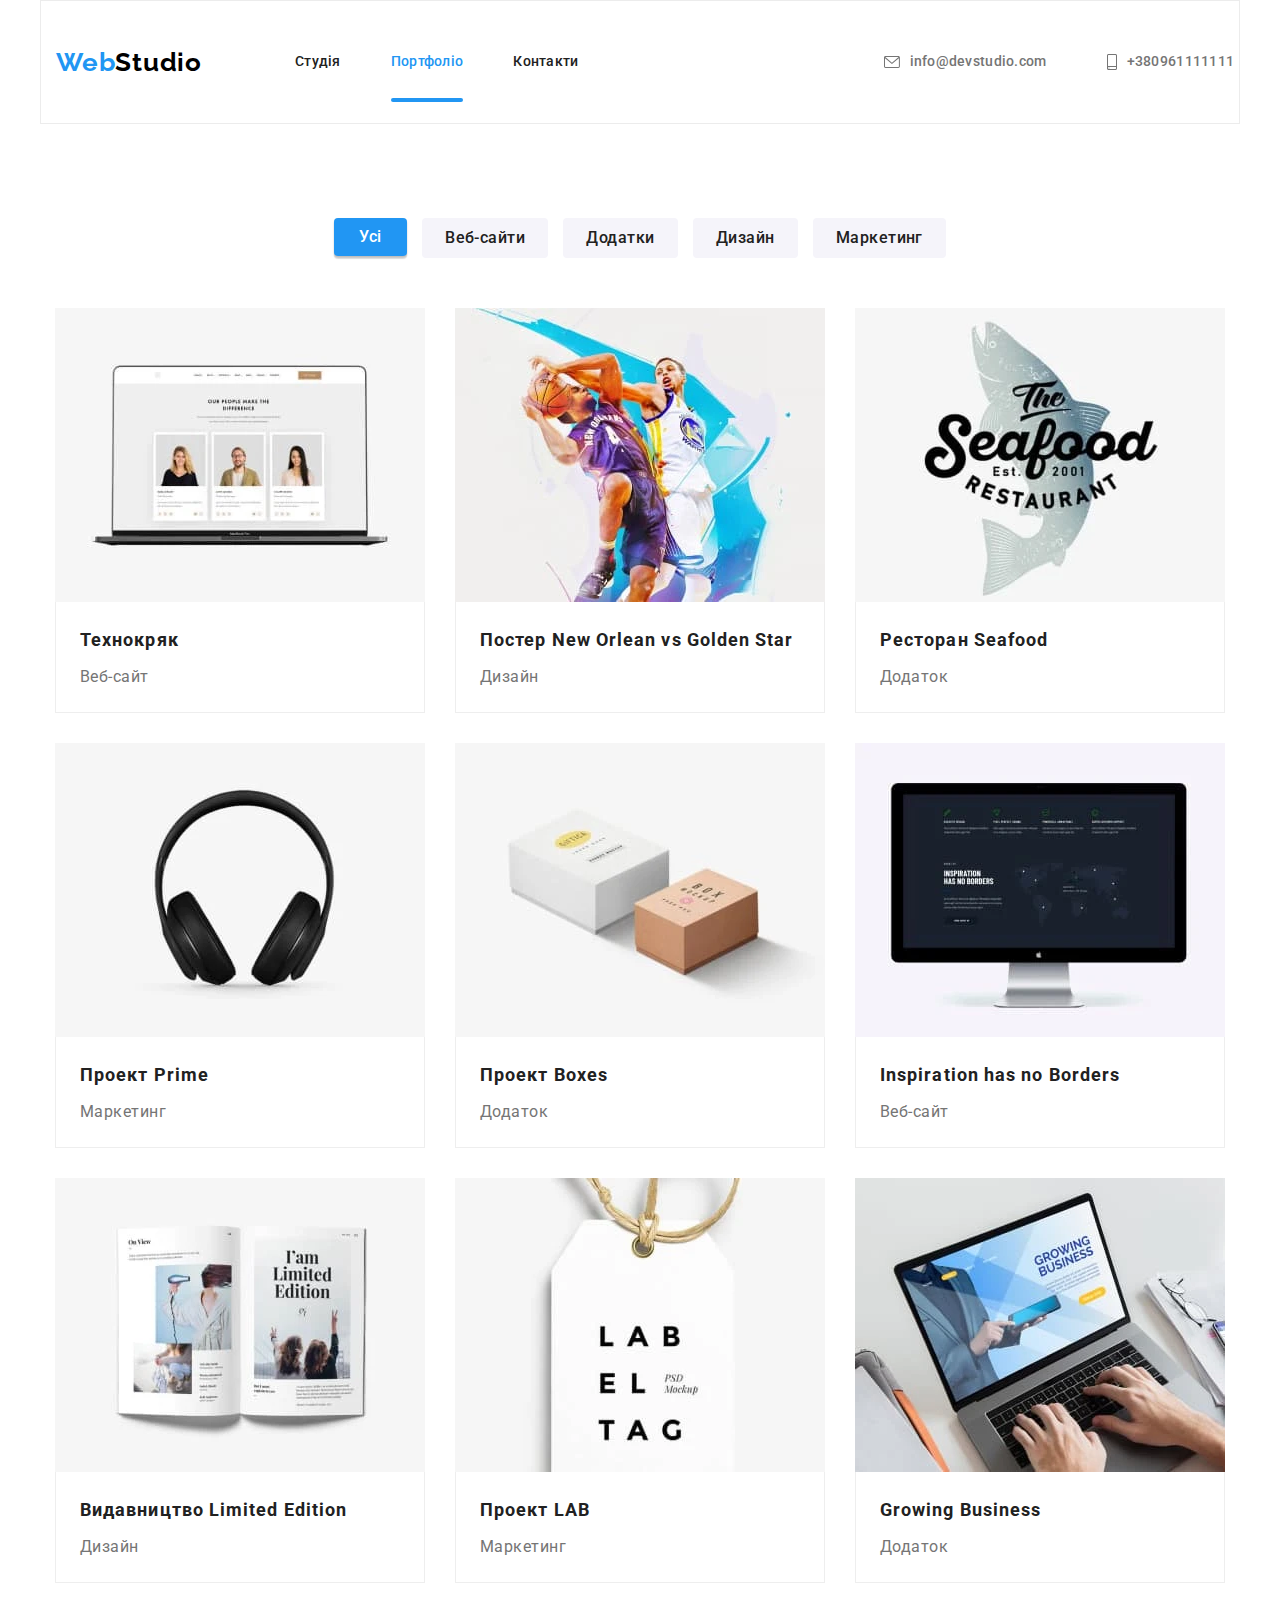
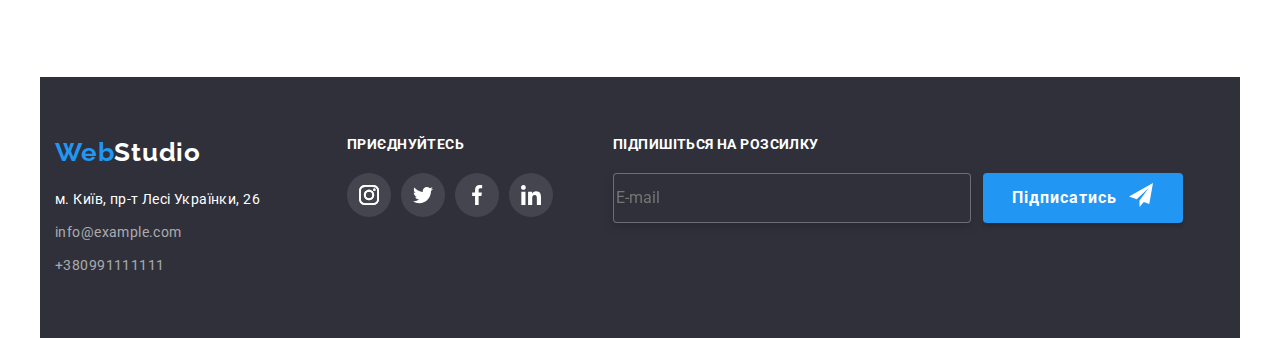
==== commit dbacf157: "homework_8" ====
--- a/portfolio.html
+++ b/portfolio.html
@@ -18,41 +18,51 @@
     <!-- <link rel="stylesheet" href="./CSS/styles.css"> -->
 </head>
 
-<body class="page">
+<body class="page" data-body>
 
     <!-- Секція хедер -->
 
-    <header class="header">
-        <div class="container header-container">
-            <nav class="header-container">
-                <a lang="en" class="logo header-logo" href="./index.html" aria-label="Посилання на студію">Web<span
-                        class="logo__dark">Studio</span></a>
+    <header class="container header">
+        <div class="header-container">
+            <a lang="en" class="logo header-logo" href="./index.html" aria-label="Посилання на студію">Web<span
+                    class="logo__dark">Studio</span></a>
+            <button class="btn-mobile-menu" type="button" data-menu-button>
+                        <svg class="btn-mobile-menu__icon" width="24" height="16" aria-label="Перемикач мобільного меню">
+                            <use class="btn-mobile-menu__burger" href="./images/icons.svg#icon-burger_menu"></use>
+                            <use class="btn-mobile-menu__close" href="./images/icons.svg#icon-burger_close"></use>
+                        </svg>
+            </button>
+            <nav class="header__nav">               
                 <!-- Навігація сайту -->
                 <ul class="nav">
-                    <li class="nav__item"><a class="nav__link active" href="./index.html">Студія</a></li>
-                    <li class="nav__item"><a class="nav nav--current active" href="">Портфоліо</a></li>
-                    <li class="nav__item"><a class="nav__link active" href="">Контакти</a></li>
+                    <li class="nav__item">
+                        <a class="nav__link active" href="./index.html">Студія</a></li>
+                    <li class="nav__item">
+                        <a class="nav nav--current active" href="">Портфоліо</a></li>
+                    <li class="nav__item">
+                        <a class="nav__link active" href="">Контакти</a></li>
                 </ul>
-            </nav>
-            <!-- Навігація контактів -->
-            <ul class="nav nav--left">
-                <li class="nav__group">
-                    <a class="nav__mail active" href="mailto:info@devstudio.com">
-                        <svg class="nav__icon active" width="16" height="12">
-                            <use href="./images/icons.svg#icon-envelope-hover"></use>
-                        </svg>
-                        info@devstudio.com
-                    </a>
-                </li>
-                <li>
-                    <a class="nav__tel active" href="tel:+380961111111">
-                        <svg class="nav__icon active" width="10" height="16">
-                            <use href="./images/icons.svg#icon-smartphone"></use>
-                        </svg>
-                        +380961111111
-                    </a>
-                </li>
-            </ul>
+                <!-- Навігація контактів -->
+                
+                <ul class="nav nav--left">
+                    <li class="nav__group">
+                        <a class="nav__mail active" href="mailto:info@devstudio.com">
+                            <svg class="nav__icon active" width="16" height="12">
+                                <use href="./images/icons.svg#icon-envelope-hover"></use>
+                            </svg>
+                            info@devstudio.com
+                        </a>
+                    </li>
+                    <li>
+                        <a class="nav__tel active" href="tel:+380961111111">
+                            <svg class="nav__icon active" width="10" height="16">
+                                <use href="./images/icons.svg#icon-smartphone"></use>
+                            </svg>
+                            +380961111111
+                        </a>
+                    </li>
+                </ul>
+            </nav>            
         </div>
     </header>
     <main>
@@ -75,7 +85,21 @@
                     <li class="card-portfolio card-set__item">
                         <a href="">
                             <div class="product">
-                                <img src="./images/Технокряк.jpg" alt="Фото роботи Технокряк" width="370" height="294">
+                                <picture>
+                                    <source media="(min-width: 1200px)" srcset="./images/portfolio/portfolio-1_lg.webp 1x, ./images/portfolio/portfolio-1_lg@2x.webp 2x,"
+                                        type="image/webp" />
+                                    <source media="(min-width: 1200px)" srcset="./images/portfolio/portfolio-1_lg.jpg 1x, ./images/portfolio/portfolio-1_lg@2x.jpg 2x"
+                                        type="image/jpg" />
+                                    <source media="(min-width: 768px)" srcset="./images/portfolio/portfolio-1_md.webp 1x, ./images/portfolio/portfolio-1_md@2x.webp 2x,"
+                                        type="image/webp" />
+                                    <source media="(min-width: 768px)" srcset="./images/portfolio/portfolio-1_md.jpg 1x, ./images/portfolio/portfolio-1_md@2x.jpg 2x"
+                                        type="image/jpg" />
+                                    <source media="(max-width: 767px)" srcset="./images/portfolio/portfolio-1_sm.webp 1x, ./images/portfolio/portfolio-1_sm@2x.webp 2x,"
+                                        type="image/webp" />
+                                    <source media="(max-width: 767px)" srcset="./images/portfolio/portfolio-1_sm.jpg 1x, ./images/portfolio/portfolio-1_sm@2x.jpg 2x"
+                                        type="image/jpg" />
+                                    <img src="./images/portfolio/portfolio-1_sm.jpg" alt="Фото роботи Технокряк" width="450" height="294">
+                                </picture>                                
                                 <div class="overlay">
                                     <p class="overlay__text">Ресурс пропонує комплексні пропозиції з різним рівнем функціоналу та
                                         сервісів. Все це дозволить
@@ -95,8 +119,27 @@
                     <li class="card-portfolio card-set__item">
                         <a href="">
                             <div class="product">
-                                <img src="./images/New_Orlean.jpg" alt="Фото роботи Постер New Orlean vs Golden Star"
-                                    width="370" height="294">
+                                <picture>
+                                    <source media="(min-width: 1200px)"
+                                        srcset="./images/portfolio/portfolio-2_lg.webp 1x, ./images/portfolio/portfolio-2_lg@2x.webp 2x,"
+                                        type="image/webp" />
+                                    <source media="(min-width: 1200px)"
+                                        srcset="./images/portfolio/portfolio-2_lg.jpg 1x, ./images/portfolio/portfolio-2_lg@2x.jpg 2x"
+                                        type="image/jpg" />
+                                    <source media="(min-width: 768px)"
+                                        srcset="./images/portfolio/portfolio-2_md.webp 1x, ./images/portfolio/portfolio-2_md@2x.webp 2x,"
+                                        type="image/webp" />
+                                    <source media="(min-width: 768px)"
+                                        srcset="./images/portfolio/portfolio-2_md.jpg 1x, ./images/portfolio/portfolio-2_md@2x.jpg 2x"
+                                        type="image/jpg" />
+                                    <source media="(max-width: 767px)"
+                                        srcset="./images/portfolio/portfolio-2_sm.webp 1x, ./images/portfolio/portfolio-2_sm@2x.webp 2x,"
+                                        type="image/webp" />
+                                    <source media="(max-width: 767px)"
+                                        srcset="./images/portfolio/portfolio-2_sm.jpg 1x, ./images/portfolio/portfolio-2_sm@2x.jpg 2x"
+                                        type="image/jpg" />
+                                    <img src="./images/portfolio/portfolio-2_sm.jpg" alt="Фото роботи Постер New Orlean vs Golden Star" width="450" height="294">
+                                </picture>                                
                                 <div class="overlay">
                                     <p class="overlay__text">Ресурс пропонує комплексні пропозиції з різним рівнем функціоналу та
                                         сервісів. Все це дозволить
@@ -115,8 +158,28 @@
                     <li class="card-portfolio card-set__item">
                         <a href="">
                             <div class="product">
-                                <img src="./images/Seafood.jpg" alt="Фото роботи Ресторан Seafood" width="370"
-                                    height="294">
+                                <picture>
+                                    <source media="(min-width: 1200px)"
+                                        srcset="./images/portfolio/portfolio-3_lg.webp 1x, ./images/portfolio/portfolio-3_lg@2x.webp 2x,"
+                                        type="image/webp" />
+                                    <source media="(min-width: 1200px)"
+                                        srcset="./images/portfolio/portfolio-3_lg.jpg 1x, ./images/portfolio/portfolio-3_lg@2x.jpg 2x"
+                                        type="image/jpg" />
+                                    <source media="(min-width: 768px)"
+                                        srcset="./images/portfolio/portfolio-3_md.webp 1x, ./images/portfolio/portfolio-3_md@2x.webp 2x,"
+                                        type="image/webp" />
+                                    <source media="(min-width: 768px)"
+                                        srcset="./images/portfolio/portfolio-3_md.jpg 1x, ./images/portfolio/portfolio-3_md@2x.jpg 2x"
+                                        type="image/jpg" />
+                                    <source media="(max-width: 767px)"
+                                        srcset="./images/portfolio/portfolio-3_sm.webp 1x, ./images/portfolio/portfolio-3_sm@2x.webp 2x,"
+                                        type="image/webp" />
+                                    <source media="(max-width: 767px)"
+                                        srcset="./images/portfolio/portfolio-3_sm.jpg 1x, ./images/portfolio/portfolio-3_sm@2x.jpg 2x"
+                                        type="image/jpg" />
+                                    <img src="./images/portfolio/portfolio-3_sm.jpg" alt="Фото роботи Ресторан Seafood" width="450"
+                                        height="294">
+                                </picture>
                                 <div class="overlay">
                                     <p class="overlay__text">Ресурс пропонує комплексні пропозиції з різним рівнем функціоналу та
                                         сервісів. Все це дозволить
@@ -135,7 +198,27 @@
                     <li class="card-portfolio card-set__item">
                         <a href="">
                             <div class="product">
-                                <img src="./images/Prime.jpg" alt="Фото роботи роект Prime" width="370" height="294">
+                                <picture>
+                                    <source media="(min-width: 1200px)"
+                                        srcset="./images/portfolio/portfolio-4_lg.webp 1x, ./images/portfolio/portfolio-4_lg@2x.webp 2x,"
+                                        type="image/webp" />
+                                    <source media="(min-width: 1200px)"
+                                        srcset="./images/portfolio/portfolio-4_lg.jpg 1x, ./images/portfolio/portfolio-4_lg@2x.jpg 2x"
+                                        type="image/jpg" />
+                                    <source media="(min-width: 768px)"
+                                        srcset="./images/portfolio/portfolio-4_md.webp 1x, ./images/portfolio/portfolio-4_md@2x.webp 2x,"
+                                        type="image/webp" />
+                                    <source media="(min-width: 768px)"
+                                        srcset="./images/portfolio/portfolio-4_md.jpg 1x, ./images/portfolio/portfolio-4_md@2x.jpg 2x"
+                                        type="image/jpg" />
+                                    <source media="(max-width: 767px)"
+                                        srcset="./images/portfolio/portfolio-4_sm.webp 1x, ./images/portfolio/portfolio-4_sm@2x.webp 2x,"
+                                        type="image/webp" />
+                                    <source media="(max-width: 767px)"
+                                        srcset="./images/portfolio/portfolio-4_sm.jpg 1x, ./images/portfolio/portfolio-4_sm@2x.jpg 2x"
+                                        type="image/jpg" />
+                                    <img src="./images/portfolio/portfolio-4_sm.jpg" alt="Фото роботи роект Prime" width="450" height="294">
+                                </picture>
                                 <div class="overlay">
                                     <p class="overlay__text">Ресурс пропонує комплексні пропозиції з різним рівнем функціоналу та
                                         сервісів. Все це дозволить
@@ -154,7 +237,27 @@
                     <li class="card-portfolio card-set__item">
                         <a href="">
                             <div class="product">
-                                <img src="./images/Boxes.jpg" alt="Фото роботи Проект Boxes" width="370" height="294">
+                                <picture>
+                                    <source media="(min-width: 1200px)"
+                                        srcset="./images/portfolio/portfolio-5_lg.webp 1x, ./images/portfolio/portfolio-5_lg@2x.webp 2x,"
+                                        type="image/webp" />
+                                    <source media="(min-width: 1200px)"
+                                        srcset="./images/portfolio/portfolio-5_lg.jpg 1x, ./images/portfolio/portfolio-5_lg@2x.jpg 2x"
+                                        type="image/jpg" />
+                                    <source media="(min-width: 768px)"
+                                        srcset="./images/portfolio/portfolio-5_md.webp 1x, ./images/portfolio/portfolio-5_md@2x.webp 2x,"
+                                        type="image/webp" />
+                                    <source media="(min-width: 768px)"
+                                        srcset="./images/portfolio/portfolio-5_md.jpg 1x, ./images/portfolio/portfolio-5_md@2x.jpg 2x"
+                                        type="image/jpg" />
+                                    <source media="(max-width: 767px)"
+                                        srcset="./images/portfolio/portfolio-5_sm.webp 1x, ./images/portfolio/portfolio-5_sm@2x.webp 2x,"
+                                        type="image/webp" />
+                                    <source media="(max-width: 767px)"
+                                        srcset="./images/portfolio/portfolio-5_sm.jpg 1x, ./images/portfolio/portfolio-5_sm@2x.jpg 2x"
+                                        type="image/jpg" />
+                                    <img src="./images/portfolio/portfolio-5_sm.jpg" alt="Фото роботи Проект Boxes" width="450" height="294">
+                                </picture>                                
                                 <div class="overlay">
                                     <p class="overlay__text">Ресурс пропонує комплексні пропозиції з різним рівнем функціоналу та
                                         сервісів. Все це дозволить
@@ -173,8 +276,27 @@
                     <li class="card-portfolio card-set__item">
                         <a href="">
                             <div class="product">
-                                <img src="./images/Inspiration.jpg" alt="Фото роботи Inspiration has no Borders"
-                                    width="370" height="294">
+                                <picture>
+                                    <source media="(min-width: 1200px)"
+                                        srcset="./images/portfolio/portfolio-6_lg.webp 1x, ./images/portfolio/portfolio-6_lg@2x.webp 2x,"
+                                        type="image/webp" />
+                                    <source media="(min-width: 1200px)"
+                                        srcset="./images/portfolio/portfolio-6_lg.jpg 1x, ./images/portfolio/portfolio-6_lg@2x.jpg 2x"
+                                        type="image/jpg" />
+                                    <source media="(min-width: 768px)"
+                                        srcset="./images/portfolio/portfolio-6_md.webp 1x, ./images/portfolio/portfolio-6_md@2x.webp 2x,"
+                                        type="image/webp" />
+                                    <source media="(min-width: 768px)"
+                                        srcset="./images/portfolio/portfolio-6_md.jpg 1x, ./images/portfolio/portfolio-6_md@2x.jpg 2x"
+                                        type="image/jpg" />
+                                    <source media="(max-width: 767px)"
+                                        srcset="./images/portfolio/portfolio-6_sm.webp 1x, ./images/portfolio/portfolio-6_sm@2x.webp 2x,"
+                                        type="image/webp" />
+                                    <source media="(max-width: 767px)"
+                                        srcset="./images/portfolio/portfolio-6_sm.jpg 1x, ./images/portfolio/portfolio-6_sm@2x.jpg 2x"
+                                        type="image/jpg" />
+                                    <img src="./images/portfolio/portfolio-6_sm.jpg" alt="Фото роботи Inspiration has no Borders" width="450" height="294">
+                                </picture>
                                 <div class="overlay">
                                     <p class="overlay__text">Ресурс пропонує комплексні пропозиції з різним рівнем функціоналу та
                                         сервісів. Все це дозволить
@@ -193,8 +315,28 @@
                     <li class="card-portfolio card-set__item">
                         <a href="">
                             <div class="product">
-                                <img src="./images/Limited_Edition.jpg" alt="Фото роботи Видавництво Limited Edition"
-                                    width="370" height="294">
+                                <picture>
+                                    <source media="(min-width: 1200px)"
+                                        srcset="./images/portfolio/portfolio-7_lg.webp 1x, ./images/portfolio/portfolio-7_lg@2x.webp 2x,"
+                                        type="image/webp" />
+                                    <source media="(min-width: 1200px)"
+                                        srcset="./images/portfolio/portfolio-7_lg.jpg 1x, ./images/portfolio/portfolio-7_lg@2x.jpg 2x"
+                                        type="image/jpg" />
+                                    <source media="(min-width: 768px)"
+                                        srcset="./images/portfolio/portfolio-7_md.webp 1x, ./images/portfolio/portfolio-7_md@2x.webp 2x,"
+                                        type="image/webp" />
+                                    <source media="(min-width: 768px)"
+                                        srcset="./images/portfolio/portfolio-7_md.jpg 1x, ./images/portfolio/portfolio-7_md@2x.jpg 2x"
+                                        type="image/jpg" />
+                                    <source media="(max-width: 767px)"
+                                        srcset="./images/portfolio/portfolio-7_sm.webp 1x, ./images/portfolio/portfolio-7_sm@2x.webp 2x,"
+                                        type="image/webp" />
+                                    <source media="(max-width: 767px)"
+                                        srcset="./images/portfolio/portfolio-7_sm.jpg 1x, ./images/portfolio/portfolio-7_sm@2x.jpg 2x"
+                                        type="image/jpg" />
+                                    <img src="./images/portfolio/portfolio-7_sm.jpg" alt="Фото роботи Видавництво Limited Edition" width="450"
+                                        height="294">
+                                </picture>
                                 <div class="overlay">
                                     <p class="overlay__text">Ресурс пропонує комплексні пропозиції з різним рівнем функціоналу та
                                         сервісів. Все це дозволить
@@ -213,7 +355,28 @@
                     <li class="card-portfolio card-set__item">
                         <a href="">
                             <div class="product">
-                                <img src="./images/LAB.jpg" alt="Фото роботи Проект LAB" width="370" height="294">
+                                <picture>
+                                    <source media="(min-width: 1200px)"
+                                        srcset="./images/portfolio/portfolio-8_lg.webp 1x, ./images/portfolio/portfolio-8_lg@2x.webp 2x,"
+                                        type="image/webp" />
+                                    <source media="(min-width: 1200px)"
+                                        srcset="./images/portfolio/portfolio-8_lg.jpg 1x, ./images/portfolio/portfolio-8_lg@2x.jpg 2x"
+                                        type="image/jpg" />
+                                    <source media="(min-width: 768px)"
+                                        srcset="./images/portfolio/portfolio-8_md.webp 1x, ./images/portfolio/portfolio-8_md@2x.webp 2x,"
+                                        type="image/webp" />
+                                    <source media="(min-width: 768px)"
+                                        srcset="./images/portfolio/portfolio-8_md.jpg 1x, ./images/portfolio/portfolio-8_md@2x.jpg 2x"
+                                        type="image/jpg" />
+                                    <source media="(max-width: 767px)"
+                                        srcset="./images/portfolio/portfolio-8_sm.webp 1x, ./images/portfolio/portfolio-8_sm@2x.webp 2x,"
+                                        type="image/webp" />
+                                    <source media="(max-width: 767px)"
+                                        srcset="./images/portfolio/portfolio-8_sm.jpg 1x, ./images/portfolio/portfolio-8_sm@2x.jpg 2x"
+                                        type="image/jpg" />
+                                    <img src="./images/portfolio/portfolio-8_sm.jpg" alt="Фото роботи Проект LAB" width="450"
+                                        height="294">
+                                </picture>                            
                                 <div class="overlay">
                                     <p class="overlay__text">Ресурс пропонує комплексні пропозиції з різним рівнем функціоналу та
                                         сервісів. Все це дозволить
@@ -232,8 +395,27 @@
                     <li class="card-portfolio card-set__item">
                         <a href="">
                             <div class="product">
-                                <img src="./images/Growing-Business.jpg" alt="Фото роботи Growing Business" width="370"
-                                    height="294">
+                                <picture>
+                                    <source media="(min-width: 1200px)"
+                                        srcset="./images/portfolio/portfolio-9_lg.webp 1x, ./images/portfolio/portfolio-9_lg@2x.webp 2x,"
+                                        type="image/webp" />
+                                    <source media="(min-width: 1200px)"
+                                        srcset="./images/portfolio/portfolio-9_lg.jpg 1x, ./images/portfolio/portfolio-9_lg@2x.jpg 2x"
+                                        type="image/jpg" />
+                                    <source media="(min-width: 768px)"
+                                        srcset="./images/portfolio/portfolio-9_md.webp 1x, ./images/portfolio/portfolio-9_md@2x.webp 2x,"
+                                        type="image/webp" />
+                                    <source media="(min-width: 768px)"
+                                        srcset="./images/portfolio/portfolio-9_md.jpg 1x, ./images/portfolio/portfolio-9_md@2x.jpg 2x"
+                                        type="image/jpg" />
+                                    <source media="(max-width: 767px)"
+                                        srcset="./images/portfolio/portfolio-9_sm.webp 1x, ./images/portfolio/portfolio-9_sm@2x.webp 2x,"
+                                        type="image/webp" />
+                                    <source media="(max-width: 767px)"
+                                        srcset="./images/portfolio/portfolio-9_sm.jpg 1x, ./images/portfolio/portfolio-9_sm@2x.jpg 2x"
+                                        type="image/jpg" />
+                                    <img src="./images/portfolio/portfolio-9_sm.jpg" alt="Фото роботи Growing Business" width="450" height="294">
+                                </picture>
                                 <div class="overlay">
                                     <p class="overlay__text">Ресурс пропонує комплексні пропозиції з різним рівнем функціоналу та
                                         сервісів. Все це дозволить
@@ -258,9 +440,9 @@
     </main>
     <!-- Секція Футер -->
 
-    <footer class="footer">
-        <div class="container">
-            <div class="holder">
+    <footer class="footer container">
+        <div class="holder">
+            <div class="holder__address">
                 <a lang="en" class="logo footer-logo" href="./index.html" aria-label="Посилання на студію">Web<span
                         class="logo__light">Studio</span></a>
                 <address>
@@ -279,7 +461,7 @@
                     </ul>
                 </address>
             </div>
-            <div class="holder holder-draft">
+            <div class="holder__social">
                 <h2 class="footer-title">Приєднуйтесь</h2>
                 <ul class="social-media list">
                     <li class="social-media__item">
@@ -316,7 +498,7 @@
                     </li>
                 </ul>
             </div>
-            <div class="holder  holder-draft2">
+            <div class="holder__input">
                 <strong class="footer-title">Підпишіться на розсилку</strong>
                 <form class="footer__form">
                     <label>
--- a/CSS/main.min.css
+++ b/CSS/main.min.css
@@ -1 +1 @@
-:root{--primary-text-color: #212121;--text-color-logo: #000000;--title-text-color: #757575;--secondary-title-text-color: #AFB1B8;--accent-color: #2196F3;--section-background-colour: #2F303A;--main-page-color: #FFFFFF;--secondary-backgraund-color: #F5F4FA;--hero_btn-backgraund-color: #188CE8;--items: 3;--indent: 30px;--timing-transform: 250ms cubic-bezier(0.4, 0, 0.2, 1);--timing-text-color: color 250ms cubic-bezier(0.4, 0, 0.2, 1);--timing-backgraund-color: backgraund-color 250ms cubic-bezier(0.4, 0, 0.2, 1)}.visually-hidden{position:absolute;white-space:nowrap;width:1px;height:1px;overflow:hidden;border:0;padding:0;clip:rect(0 0 0 0);-webkit-clip-path:inset(50%);clip-path:inset(50%);margin:-1px}body{font-family:"Roboto",sans-serif;font-style:normal;color:var(--primary-text-color);font-size:14px}body.no-scroll{overflow:hidden}html{-webkit-box-sizing:border-box;box-sizing:border-box}*,*::before,*::after{-webkit-box-sizing:inherit;box-sizing:inherit}.active:hover,.active:focus{color:var(--accent-color)}.heading{font-size:36px;line-height:1.17;text-align:center;letter-spacing:.03em;color:var(--primary-text-color)}h1,h2,h3,h4,p{margin:0}ul{padding:0;margin:0}img{display:block;max-width:100%;height:auto}a{text-decoration:none}.card-set{display:-webkit-box;display:-ms-flexbox;display:flex;-ms-flex-wrap:wrap;flex-wrap:wrap;margin:calc(-1*var(--indent)/2)}.card-set__item{margin:calc(var(--indent)/2);-ms-flex-preferred-size:calc((100% - var(--indent)*var(--items))/var(--items));flex-basis:calc((100% - var(--indent)*var(--items))/var(--items))}.card-set__heading{margin-top:0px;margin-bottom:10px;width:270px;font-weight:700;font-size:14px;line-height:1.14;letter-spacing:.03em;text-transform:uppercase;color:var(--primary-text-color)}.card-set__text{margin-top:0;margin-bottom:0;width:270px;font-size:14px;line-height:1.71;letter-spacing:.03em;color:var(--title-text-color)}.card-set__icon{display:-webkit-box;display:-ms-flexbox;display:flex;-webkit-box-pack:center;-ms-flex-pack:center;justify-content:center;-webkit-box-align:center;-ms-flex-align:center;align-items:center;margin-bottom:30px;border-radius:4px;width:270px;height:120px;background-color:var(--secondary-backgraund-color)}.product{position:relative;overflow:hidden}.overlay{position:absolute;top:0;left:0;width:100%;padding:63px 24px;opacity:0;-webkit-transform:translateY(100%);transform:translateY(100%);-webkit-transition:-webkit-transform 250ms cubic-bezier(0.4, 0, 0.2, 1);transition:-webkit-transform 250ms cubic-bezier(0.4, 0, 0.2, 1);transition:transform 250ms cubic-bezier(0.4, 0, 0.2, 1);transition:transform 250ms cubic-bezier(0.4, 0, 0.2, 1), -webkit-transform 250ms cubic-bezier(0.4, 0, 0.2, 1)}.overlay__text{font-family:"Roboto";font-style:normal;font-weight:400;font-size:18px;line-height:1.56;letter-spacing:.03em;color:var(--main-page-color)}.card-portfolio:hover .overlay,.card-portfolio:focus .overlay{-webkit-transform:translateY(0);transform:translateY(0);background-color:rgba(33,150,243,.9);opacity:1}.btn{width:200px;height:50px;font-weight:700;font-size:16px;line-height:1.88;letter-spacing:.06em;color:var(--main-page-color);background-color:var(--accent-color);-webkit-box-shadow:0px 4px 4px rgba(0,0,0,.15);box-shadow:0px 4px 4px rgba(0,0,0,.15);border-radius:4px;border:rgba(0,0,0,0)}.btn--order{display:inline-block;-webkit-transition:var(--timing-backgraund-color),var(--timing-text-color);transition:var(--timing-backgraund-color),var(--timing-text-color)}.btn--order:hover,.btn--order:focus,.btn--modal:focus,.btn--modal:hover{background-color:var(--hero_btn-backgraund-color);border:rgba(0,0,0,0)}.btn--sabmit{display:-webkit-box;display:-ms-flexbox;display:flex;width:200px;height:50px;padding-top:10px;padding-right:28px;padding-bottom:10px;padding-left:29px;margin:0;background:var(--accent-color);color:var(--main-page-color);font-style:normal;font-weight:700;font-size:16px;line-height:1.88;border:rgba(0,0,0,0);-webkit-box-shadow:0px 4px 4px rgba(0,0,0,.15);box-shadow:0px 4px 4px rgba(0,0,0,.15);border-radius:4px}.btn__icon{margin-left:12px}.btn--modal{margin-left:165px;outline:var(--accent-color);-webkit-transition:var(--timing-backgraund-color);transition:var(--timing-backgraund-color)}.btn-radio{list-style:none;display:-webkit-box;display:-ms-flexbox;display:flex;margin-bottom:50px;-webkit-box-pack:center;-ms-flex-pack:center;justify-content:center;padding-left:0}.btn-radio__control{display:inline-block;margin-right:8px}.btn-radio__list{font-family:inherit;font-style:normal;padding:6px 22px;min-width:73px;cursor:pointer;text-align:center;letter-spacing:.03em;border-radius:4px;border:1px solid rgba(0,0,0,0);font-weight:500;font-size:16px;line-height:1.6;letter-spacing:.03em;color:var(--primary-text-color);background-color:var(--secondary-backgraund-color);-webkit-transition:var(--timing-text-color),var(--timing-backgraund-color);transition:var(--timing-text-color),var(--timing-backgraund-color)}.btn-radio__list:hover,.btn-radio__list:focus{background-color:var(--accent-color);color:var(--main-page-color)}.btn-radio__list--current{-webkit-transition:var(--timing-text-color),var(--timing-backgraund-color),border 250ms cubic-bezier(0.4, 0, 0.2, 1),-webkit-box-shadow 250ms cubic-bezier(0.4, 0, 0.2, 1);transition:var(--timing-text-color),var(--timing-backgraund-color),border 250ms cubic-bezier(0.4, 0, 0.2, 1),-webkit-box-shadow 250ms cubic-bezier(0.4, 0, 0.2, 1);transition:var(--timing-text-color),var(--timing-backgraund-color),border 250ms cubic-bezier(0.4, 0, 0.2, 1),box-shadow 250ms cubic-bezier(0.4, 0, 0.2, 1);transition:var(--timing-text-color),var(--timing-backgraund-color),border 250ms cubic-bezier(0.4, 0, 0.2, 1),box-shadow 250ms cubic-bezier(0.4, 0, 0.2, 1),-webkit-box-shadow 250ms cubic-bezier(0.4, 0, 0.2, 1);background-color:var(--accent-color);color:var(--main-page-color);border:none;-webkit-box-shadow:0px 3px 1px rgba(0,0,0,.1),0px 1px 2px rgba(0,0,0,.08),0px 2px 2px rgba(0,0,0,.12);box-shadow:0px 3px 1px rgba(0,0,0,.1),0px 1px 2px rgba(0,0,0,.08),0px 2px 2px rgba(0,0,0,.12)}.btn-radio__list--current:hover,.btn-radio__list--current:focus{background-color:var(--accent-color);color:var(--main-page-color);border:none;-webkit-box-shadow:0px 3px 1px rgba(0,0,0,.1),0px 1px 2px rgba(0,0,0,.08),0px 2px 2px rgba(0,0,0,.12);box-shadow:0px 3px 1px rgba(0,0,0,.1),0px 1px 2px rgba(0,0,0,.08),0px 2px 2px rgba(0,0,0,.12)}.logo{font-family:"Raleway",sans-serif;font-weight:700;font-size:26px;line-height:1.19;letter-spacing:.03em;color:var(--accent-color);-webkit-transition:var(--timing-text-color);transition:var(--timing-text-color)}.logo:hover,.logo:focus{color:var(--accent-color)}.logo__dark{color:var(--text-color-logo)}.logo__light{color:var(--main-page-color)}.header-logo{margin-right:93px;padding-top:24px;padding-bottom:24px}.footer-logo{margin-bottom:20px}.social-media{-webkit-box-pack:center;-ms-flex-pack:center;justify-content:center;width:206px;margin-right:auto;margin-left:auto}.social-media__item:not(:last-child){margin-right:10px}.social-media__link{display:-webkit-box;display:-ms-flexbox;display:flex;-webkit-box-align:center;-ms-flex-align:center;align-items:center;-webkit-box-pack:center;-ms-flex-pack:center;justify-content:center;width:44px;height:44px;border-color:var(--main-page-color);border-radius:50%;-webkit-transition:var(--timing-text-color),var(--timing-backgraund-color);transition:var(--timing-text-color),var(--timing-backgraund-color)}.social-media__link--dark{color:var(--main-page-color);background:rgba(255,255,255,.1)}.social-media__link--light{color:var(--secondary-title-text-color)}.social-media__link:hover,.social-media__link:focus{color:var(--main-page-color);background-color:var(--accent-color)}.social-media__icon{fill:currentColor}.section{padding-top:94px;padding-bottom:94px}.benefits{--items: 4}.about-feature{margin:-15px}.backdrop{position:fixed;top:0;left:0;z-index:1000;width:100%;height:100%;background-color:rgba(0,0,0,.25);opacity:1;visibility:visible;pointer-events:initial;-webkit-transition:opacity var(--timing-transform) visibility var(--timing-transform);transition:opacity var(--timing-transform) visibility var(--timing-transform)}.backdrop.is-hidden{opacity:0;visibility:hidden;pointer-events:none}.modal{position:absolute;top:50%;left:50%;-webkit-transform:translate(-50%, -50%);transform:translate(-50%, -50%);width:528px;height:581px;background-color:var(--main-page-color);padding:0;margin:0}.modal__close-btn{position:absolute;top:0;right:0;-webkit-transform:translate(-50%, 50%);transform:translate(-50%, 50%);display:-webkit-box;display:-ms-flexbox;display:flex;-webkit-box-align:center;-ms-flex-align:center;align-items:center;-webkit-box-pack:center;-ms-flex-pack:center;justify-content:center;width:30px;height:30px;padding:0;background-color:var(--main-page-color);border:1px solid rgba(0,0,0,.1);-webkit-box-shadow:0px 1px 1px rgba(0,0,0,.14);box-shadow:0px 1px 1px rgba(0,0,0,.14);border-radius:50%;cursor:pointer}.modal__hero-form{width:528px;height:581px}.modal__title{display:block;width:448px;margin-top:40px;margin-bottom:12px;margin-left:40px;font-weight:700;font-size:20px;line-height:1.15;text-align:center;letter-spacing:.03em;color:var(--primary-text-color)}.modal__inputs{display:-webkit-box;display:-ms-flexbox;display:flex;-webkit-box-orient:vertical;-webkit-box-direction:normal;-ms-flex-direction:column;flex-direction:column;position:relative;padding:0;margin-left:40px;margin-right:40px;font-weight:400;font-size:12px;line-height:1.17;letter-spacing:.01em;color:var(--title-text-color)}.modal__inputs:not(:last-child){margin-bottom:10px}.modal__inputs label{margin-bottom:4px}.modal__inputs textarea{margin:0;padding:0;width:448px;height:120px;border:1px solid rgba(33,33,33,.2);border-radius:4px}.modal__icon{position:absolute;margin:11px 12px;padding:0;-webkit-transform:translateY(100%);transform:translateY(100%);-webkit-transition:var(--timing-transform);transition:var(--timing-transform)}.modal__for-input{padding-top:12px;padding-right:10px;padding-bottom:12px;padding-left:42px;width:448px;height:40px;border:1px solid rgba(33,33,33,.2);border-radius:4px;outline:rgba(0,0,0,0);-webkit-transition:var(--timing-transform);transition:var(--timing-transform)}.modal__for-input:focus,.modal__hiro-textarea:focus{border-color:var(--accent-color)}.modal__for-input:focus~.modal__icon{fill:var(--accent-color)}.modal__hiro-textarea{outline:rgba(0,0,0,0);resize:none}.modal__inputs>.modal__hiro-textarea{padding:12px 16px;font-family:inherit;font-style:normal;font-weight:400;font-size:14px;line-height:16px;letter-spacing:.01em}.modal__close-btn:hover>.modal__close-icon,.modal__close-btn:focus>.modal__close-icon{fill:var(--accent-color);-webkit-transition:var(--timing-transform);transition:var(--timing-transform)}.contract{color:var(--accent-color);text-decoration:underline}.modal-checkbox{display:-webkit-box;display:-ms-flexbox;display:flex;-webkit-box-align:center;-ms-flex-align:center;align-items:center;-webkit-box-pack:center;-ms-flex-pack:center;justify-content:center;margin-top:20px;margin-bottom:30px;width:425px;height:24px;margin-left:52px;font-weight:400;font-size:14px;line-height:1.17;letter-spacing:.01em;color:var(--title-text-color);cursor:pointer}.modal-checkbox__custom{display:-webkit-inline-box;display:-ms-inline-flexbox;display:inline-flex;-webkit-box-align:center;-ms-flex-align:center;align-items:center;-webkit-box-pack:center;-ms-flex-pack:center;justify-content:center;width:16px;height:15px;margin-right:6px;outline:2px solid var(--primary-text-color);outline-offset:-2px;border-radius:2px;-webkit-transition:var(--timing-backgraund-color);transition:var(--timing-backgraund-color)}.modal-checkbox__icon{fill:var(--main-page-color)}.modal-checkbox__input:checked+.modal-checkbox__custom{background-color:var(--accent-color);outline:var(--accent-color)}.modal-checkbox__input:focus+.modal-checkbox__custom{outline:2px solid var(--accent-color);outline-offset:-2px;border-radius:2px}.modal-checkbox__agreement{-webkit-user-select:none;-moz-user-select:none;-ms-user-select:none;user-select:none}.header{background:var(--main-page-color);border:1px solid #ececec}.header-container{display:-webkit-box;display:-ms-flexbox;display:flex;-webkit-box-align:center;-ms-flex-align:center;align-items:center}.nav{list-style:none;display:-webkit-box;display:-ms-flexbox;display:flex;-webkit-box-align:start;-ms-flex-align:start;align-items:flex-start;-webkit-box-pack:justify;-ms-flex-pack:justify;justify-content:space-between}.nav__icon{margin-right:10px;fill:currentColor;-webkit-transition:var(--timing-text-color);transition:var(--timing-text-color)}.nav--left{margin-left:auto}.nav__item:not(:last-child){margin-right:50px}.nav__link,.nav__item{font-weight:500;font-size:14px;line-height:1.14;letter-spacing:.02em;color:var(--primary-text-color);text-decoration:none;padding:32px 0;-webkit-transition:var(--timing-text-color);transition:var(--timing-text-color)}.nav__mail,.nav__tel{display:-webkit-box;display:-ms-flexbox;display:flex;-webkit-box-align:center;-ms-flex-align:center;align-items:center;-webkit-box-pack:center;-ms-flex-pack:center;justify-content:center;width:100%;height:100%;font-weight:500;font-size:14px;line-height:1.14;padding:32px 0;letter-spacing:.02em;color:var(--title-text-color);-webkit-transition:var(--timing-text-color);transition:var(--timing-text-color)}.nav__group{margin-right:50px}.nav--current{color:var(--accent-color)}.nav__item{position:relative}.nav__item .nav--current::after{content:"";position:absolute;bottom:0px;left:0;width:100%;height:4px;background:var(--accent-color);border-radius:2px}.list{list-style:none;display:-webkit-box;display:-ms-flexbox;display:flex;-webkit-box-align:start;-ms-flex-align:start;align-items:flex-start;-webkit-box-pack:justify;-ms-flex-pack:justify;justify-content:space-between}.hero{text-align:center;max-width:1600px;height:600px;padding:200px 0;margin-left:auto;margin-right:auto;background-color:var(--section-background-colour);background-image:-webkit-gradient(linear, left top, right top, from(rgba(47, 48, 58, 0.4)), to(rgba(47, 48, 58, 0.4))),url(../images/hero.jpg);background-image:linear-gradient(to right, rgba(47, 48, 58, 0.4), rgba(47, 48, 58, 0.4)),url(../images/hero.jpg);background-repeat:no-repeat;background-position:center;background-size:cover}.hero-title{margin-top:0;margin-bottom:30px;margin-left:237px;margin-right:237px;letter-spacing:.06em;font-weight:900;font-size:44px;line-height:1.36;color:var(--main-page-color);text-transform:uppercase}.container{width:1200px;margin-left:auto;margin-right:auto;padding-left:15px;padding-right:15px}.work{padding-bottom:94px}.work__items{position:relative}.work__item{position:absolute;bottom:0;width:100%;height:70px;background:rgba(47,48,58,.8)}.work__text{font-family:"Roboto";font-style:normal;font-weight:700;font-size:14px;line-height:1.14;text-align:center;letter-spacing:.03em;text-transform:uppercase;color:var(--main-page-color);padding:27px 82px}.team{background:var(--secondary-backgraund-color)}.team__card{background:var(--main-page-color);-webkit-box-shadow:0px 1px 3px rgba(0,0,0,.12),0px 1px 1px rgba(0,0,0,.14),0px 2px 1px rgba(0,0,0,.2);box-shadow:0px 1px 3px rgba(0,0,0,.12),0px 1px 1px rgba(0,0,0,.14),0px 2px 1px rgba(0,0,0,.2);border-radius:0px 0px 4px 4px;width:270px;--items: 4}.team__desc{padding-top:30px;padding-bottom:30px}.team__name{margin-bottom:10px;font-weight:500;font-size:16px;line-height:1.19;text-align:center;letter-spacing:.03em;color:var(--primary-text-color)}.team__post{margin-bottom:16px;font-weight:400;font-size:16px;line-height:1.19;text-align:center;letter-spacing:.03em;color:var(--title-text-color)}.clients{padding-top:94px;padding-bottom:94px}.clients__list{-webkit-box-sizing:border-box;box-sizing:border-box;padding:0;width:170px;height:92px;--items: 6}.clients__link:hover,.clients__link:focus{border-color:var(--accent-color);color:var(--accent-color)}.clients__icon{fill:currentColor}.clients__link{height:92px;display:-webkit-box;display:-ms-flexbox;display:flex;-o-object-fit:contain;object-fit:contain;-webkit-box-pack:center;-ms-flex-pack:center;justify-content:center;-webkit-box-align:center;-ms-flex-align:center;align-items:center;contain:content;border:1px solid var(--secondary-title-text-color);border-radius:4px;color:var(--secondary-title-text-color);-webkit-transition:var(--timing-text-color),var(--timing-backgraund-color);transition:var(--timing-text-color),var(--timing-backgraund-color)}.clients__title{margin-bottom:50px}.footer{padding:60px 0;background:var(--section-background-colour);color:var(--main-page-color)}.footer-title{margin-bottom:20px;padding:0;font-style:normal;font-weight:700;font-size:14px;line-height:1.14;letter-spacing:.03em;text-transform:uppercase;color:var(--main-page-color)}.footer__form{display:-webkit-box;display:-ms-flexbox;display:flex}.footer__placeholder{width:358px;height:50px;margin-right:12px;padding-left:16px;padding-top:15px;padding-bottom:15px;color:rgba(255,255,255,.6);font-style:normal;font-weight:400;font-size:16px;line-height:1.25;border:1px solid rgba(255,255,255,.3);-webkit-filter:drop-shadow(0px 4px 4px rgba(0, 0, 0, 0.15));filter:drop-shadow(0px 4px 4px rgba(0, 0, 0, 0.15));border-radius:4px;background-color:var(--section-background-colour)}.contacts{display:block;font-weight:400;font-style:normal;font-size:14px;line-height:1.71;letter-spacing:.03em;-webkit-transition:var(--timing-text-color);transition:var(--timing-text-color)}.contacts__adds{margin-bottom:6px;color:var(--main-page-color)}.contacts__mail2{margin-bottom:9px;color:rgba(255,255,255,.6)}.contacts__phone{color:rgba(255,255,255,.6)}.holder{display:-webkit-inline-box;display:-ms-inline-flexbox;display:inline-flex;-webkit-box-orient:vertical;-webkit-box-direction:normal;-ms-flex-direction:column;flex-direction:column}.holder-draft{margin-left:70px}.holder-draft2{margin-left:93px}.card-portfolio{position:relative;overflow:hidden;background:var(--main-page-color);width:370px;-webkit-transition:-webkit-filter 250ms cubic-bezier(0.4, 0, 0.2, 1);transition:-webkit-filter 250ms cubic-bezier(0.4, 0, 0.2, 1);transition:filter 250ms cubic-bezier(0.4, 0, 0.2, 1);transition:filter 250ms cubic-bezier(0.4, 0, 0.2, 1), -webkit-filter 250ms cubic-bezier(0.4, 0, 0.2, 1)}.card-portfolio:hover,.card-portfolio:focus{-webkit-filter:drop-shadow(0px 4px 4px rgba(0, 0, 0, 0.25));filter:drop-shadow(0px 4px 4px rgba(0, 0, 0, 0.25))}.inner{padding:20px 24px;border:1px solid #eee;border-top:#ffdead}.apply-robot{margin-bottom:4px;font-size:18px;line-height:2;letter-spacing:.06em;color:var(--primary-text-color)}.category{font-size:16px;line-height:1.88;letter-spacing:.03em;color:var(--title-text-color)}/*# sourceMappingURL=main.min.css.map */+:root{--primary-text-color: #212121;--text-color-logo: #000000;--title-text-color: #757575;--secondary-title-text-color: #AFB1B8;--accent-color: #2196F3;--section-background-colour: #2F303A;--main-page-color: #FFFFFF;--secondary-backgraund-color: #F5F4FA;--hero_btn-backgraund-color: #188CE8;--items: 3;--indent: 30px;--timing-transform: 250ms cubic-bezier(0.4, 0, 0.2, 1);--timing-text-color: color 250ms cubic-bezier(0.4, 0, 0.2, 1);--timing-backgraund-color: backgraund-color 250ms cubic-bezier(0.4, 0, 0.2, 1)}.visually-hidden{position:absolute;white-space:nowrap;width:1px;height:1px;overflow:hidden;border:0;padding:0;clip:rect(0 0 0 0);-webkit-clip-path:inset(50%);clip-path:inset(50%);margin:-1px}body{font-family:"Roboto",sans-serif;font-style:normal;color:var(--primary-text-color);font-size:14px}body.no-scroll{overflow:hidden}html{-webkit-box-sizing:border-box;box-sizing:border-box}*,*::before,*::after{-webkit-box-sizing:inherit;box-sizing:inherit}.active:hover,.active:focus{color:var(--accent-color)}.heading{font-size:36px;line-height:1.17;text-align:center;letter-spacing:.03em;color:var(--primary-text-color)}.link{text-decoration:none;color:currentColor}h1,h2,h3,h4,p{margin:0}ul{padding:0;margin:0}img{display:block;max-width:100%;height:auto}a{text-decoration:none}.card-set{display:-webkit-box;display:-ms-flexbox;display:flex;-ms-flex-wrap:wrap;flex-wrap:wrap;margin:calc(-1*var(--indent)/2);--items: 1}@media(min-width: 768px){.card-set{--items: 2}}@media(min-width: 1200px){.card-set{--items: 3}}.card-set__item{margin:calc(var(--indent)/2);-ms-flex-preferred-size:calc((100% - var(--indent)*var(--items))/var(--items));flex-basis:calc((100% - var(--indent)*var(--items))/var(--items));width:450px}@media(min-width: 768px){.card-set__item{width:354px}}@media(min-width: 1200px){.card-set__item{width:370px}}.card-set__heading{margin-top:0px;margin-bottom:10px;text-align:center;width:100%;font-weight:700;font-size:14px;line-height:1.14;letter-spacing:.03em;text-transform:uppercase;color:var(--primary-text-color)}@media(min-width: 768px){.card-set__heading{text-align:left}}.card-set__text{margin-top:0;margin-bottom:0;width:100%;font-size:14px;line-height:1.71;letter-spacing:.03em;color:var(--title-text-color)}.card-set__icon{display:-webkit-box;display:-ms-flexbox;display:flex;-webkit-box-pack:center;-ms-flex-pack:center;justify-content:center;-webkit-box-align:center;-ms-flex-align:center;align-items:center;margin-bottom:30px;border-radius:4px;width:100%;height:120px;background-color:var(--secondary-backgraund-color)}.product{position:relative;overflow:hidden}.overlay{position:absolute;top:0;left:0;width:100%;padding:63px 24px;opacity:0;-webkit-transform:translateY(100%);transform:translateY(100%);-webkit-transition:-webkit-transform 250ms cubic-bezier(0.4, 0, 0.2, 1);transition:-webkit-transform 250ms cubic-bezier(0.4, 0, 0.2, 1);transition:transform 250ms cubic-bezier(0.4, 0, 0.2, 1);transition:transform 250ms cubic-bezier(0.4, 0, 0.2, 1), -webkit-transform 250ms cubic-bezier(0.4, 0, 0.2, 1)}.overlay__text{font-family:"Roboto";font-style:normal;font-weight:400;font-size:18px;line-height:1.56;letter-spacing:.03em;color:var(--main-page-color)}.card-portfolio:hover .overlay,.card-portfolio:focus .overlay{-webkit-transform:translateY(0);transform:translateY(0);background-color:rgba(33,150,243,.9);opacity:1}.btn{width:200px;height:50px;font-weight:700;font-size:16px;line-height:1.88;letter-spacing:.06em;color:var(--main-page-color);background-color:var(--accent-color);-webkit-box-shadow:0px 4px 4px rgba(0,0,0,.15);box-shadow:0px 4px 4px rgba(0,0,0,.15);border-radius:4px;border:rgba(0,0,0,0)}.btn--order{margin-top:30px;display:inline-block;-webkit-transition:var(--timing-backgraund-color),var(--timing-text-color);transition:var(--timing-backgraund-color),var(--timing-text-color)}.btn--order:hover,.btn--order:focus,.btn--modal:focus,.btn--modal:hover{background-color:var(--hero_btn-backgraund-color);border:rgba(0,0,0,0)}.btn--sabmit{display:-webkit-box;display:-ms-flexbox;display:flex;width:200px;height:50px;padding-top:10px;padding-right:28px;padding-bottom:10px;padding-left:29px;margin:0;background:var(--accent-color);color:var(--main-page-color);font-style:normal;font-weight:700;font-size:16px;line-height:1.88;border:rgba(0,0,0,0);-webkit-box-shadow:0px 4px 4px rgba(0,0,0,.15);box-shadow:0px 4px 4px rgba(0,0,0,.15);border-radius:4px}.btn__icon{margin-left:12px}.btn--modal{margin-left:165px;outline:var(--accent-color);-webkit-transition:var(--timing-backgraund-color);transition:var(--timing-backgraund-color)}.btn-radio{list-style:none;display:-webkit-box;display:-ms-flexbox;display:flex;-ms-flex-wrap:wrap;flex-wrap:wrap;margin-bottom:50px;row-gap:8px;-webkit-column-gap:15px;-moz-column-gap:15px;column-gap:15px;padding-left:0}@media(min-width: 768px){.btn-radio{-webkit-box-pack:center;-ms-flex-pack:center;justify-content:center}}.btn-radio__list{font-family:inherit;font-style:normal;padding:6px 22px;min-width:73px;cursor:pointer;text-align:center;letter-spacing:.03em;border-radius:4px;border:1px solid rgba(0,0,0,0);font-weight:500;font-size:16px;line-height:1.6;letter-spacing:.03em;color:var(--primary-text-color);background-color:var(--secondary-backgraund-color);-webkit-transition:var(--timing-text-color),var(--timing-backgraund-color);transition:var(--timing-text-color),var(--timing-backgraund-color)}.btn-radio__list:hover,.btn-radio__list:focus{background-color:var(--accent-color);color:var(--main-page-color)}.btn-radio__list--current{-webkit-transition:var(--timing-text-color),var(--timing-backgraund-color),border 250ms cubic-bezier(0.4, 0, 0.2, 1),-webkit-box-shadow 250ms cubic-bezier(0.4, 0, 0.2, 1);transition:var(--timing-text-color),var(--timing-backgraund-color),border 250ms cubic-bezier(0.4, 0, 0.2, 1),-webkit-box-shadow 250ms cubic-bezier(0.4, 0, 0.2, 1);transition:var(--timing-text-color),var(--timing-backgraund-color),border 250ms cubic-bezier(0.4, 0, 0.2, 1),box-shadow 250ms cubic-bezier(0.4, 0, 0.2, 1);transition:var(--timing-text-color),var(--timing-backgraund-color),border 250ms cubic-bezier(0.4, 0, 0.2, 1),box-shadow 250ms cubic-bezier(0.4, 0, 0.2, 1),-webkit-box-shadow 250ms cubic-bezier(0.4, 0, 0.2, 1);background-color:var(--accent-color);color:var(--main-page-color);border:none;-webkit-box-shadow:0px 3px 1px rgba(0,0,0,.1),0px 1px 2px rgba(0,0,0,.08),0px 2px 2px rgba(0,0,0,.12);box-shadow:0px 3px 1px rgba(0,0,0,.1),0px 1px 2px rgba(0,0,0,.08),0px 2px 2px rgba(0,0,0,.12)}.btn-radio__list--current:hover,.btn-radio__list--current:focus{background-color:var(--accent-color);color:var(--main-page-color);border:none;-webkit-box-shadow:0px 3px 1px rgba(0,0,0,.1),0px 1px 2px rgba(0,0,0,.08),0px 2px 2px rgba(0,0,0,.12);box-shadow:0px 3px 1px rgba(0,0,0,.1),0px 1px 2px rgba(0,0,0,.08),0px 2px 2px rgba(0,0,0,.12)}.mobile-menu{display:-webkit-box;display:-ms-flexbox;display:flex;-webkit-box-orient:vertical;-webkit-box-direction:normal;-ms-flex-direction:column;flex-direction:column;position:fixed;top:0;left:0;width:100%;height:100%;padding:48px 40px;background-color:var(--main-page-color);-webkit-transform:translateX(100%);transform:translateX(100%);-webkit-transition:-webkit-transform var(--timing-transform);transition:-webkit-transform var(--timing-transform);transition:transform var(--timing-transform);transition:transform var(--timing-transform), -webkit-transform var(--timing-transform)}.mobile-menu.is-open{-webkit-transform:translateX(0);transform:translateX(0)}.mobile-menu-nav{-webkit-box-orient:vertical;-webkit-box-direction:normal;-ms-flex-direction:column;flex-direction:column;-webkit-box-align:start;-ms-flex-align:start;align-items:flex-start;margin-bottom:auto}.mobile-menu-nav__item:not(:last-child){margin-bottom:32px}.mobile-menu-nav__item{font-family:"Roboto";font-style:normal;font-weight:500;font-size:40px;line-height:1.18;letter-spacing:.02em;color:var(--primary-text-color)}.mobile-menu-contacts{-webkit-box-orient:vertical;-webkit-box-direction:normal;-ms-flex-direction:column;flex-direction:column;-webkit-box-align:start;-ms-flex-align:start;align-items:flex-start;margin-bottom:64px}.mobile-menu-contacts__item{font-family:"Roboto";font-style:normal;font-weight:500;font-size:24px;line-height:1.18;letter-spacing:.02em;color:var(--title-text-color)}.mobile-menu-contacts__item:not(:last-child){margin-bottom:32px}.mobile-menu-contacts__item .touch{font-size:34px;color:var(--accent-color)}.mobile-menu-socials{display:-webkit-box;display:-ms-flexbox;display:flex;-ms-flex-wrap:wrap;flex-wrap:wrap;-webkit-box-align:center;-ms-flex-align:center;align-items:center;gap:10px;font-family:"Roboto";font-style:normal;font-weight:500;font-size:18px;line-height:1.22;letter-spacing:.02em;color:var(--accent-color)}.mobile-menu-socials__item:not(:last-child) .mobile-menu-socials__link{border-right:1px solid rgba(33,33,33,.2);padding-right:10px}.btn-mobile-menu{background-color:rgba(0,0,0,0);border:none;width:40px;height:40px;display:-webkit-box;display:-ms-flexbox;display:flex;-webkit-box-align:center;-ms-flex-align:center;align-items:center;-webkit-box-pack:center;-ms-flex-pack:center;justify-content:center;margin-left:auto;z-index:100}@media(min-width: 768px){.btn-mobile-menu{display:none}}.btn-mobile-menu__close{opacity:0;-webkit-transition:-webkit-transform var(--timing-transform);transition:-webkit-transform var(--timing-transform);transition:transform var(--timing-transform);transition:transform var(--timing-transform), -webkit-transform var(--timing-transform)}.btn-mobile-menu__icon:hover>.btn-mobile-menu__close,.btn-mobile-menu__icon:focus>.btn-mobile-menu__close{fill:var(--accent-color);-webkit-transition:var(--timing-transform);transition:var(--timing-transform)}.btn-mobile-menu.is-open .btn-mobile-menu__close{opacity:1}.btn-mobile-menu__burger{-webkit-transition:-webkit-transform var(--timing-transform);transition:-webkit-transform var(--timing-transform);transition:transform var(--timing-transform);transition:transform var(--timing-transform), -webkit-transform var(--timing-transform)}.btn-mobile-menu__icon:hover>.btn-mobile-menu__burger,.btn-mobile-menu__icon:focus>.btn-mobile-menu__burger{fill:var(--accent-color);-webkit-transition:var(--timing-transform);transition:var(--timing-transform)}.btn-mobile-menu.is-open .btn-mobile-menu__burger{opacity:0}.logo{font-family:"Raleway",sans-serif;font-weight:700;font-size:26px;line-height:1.19;letter-spacing:.03em;color:var(--accent-color);-webkit-transition:var(--timing-text-color);transition:var(--timing-text-color)}.logo:hover,.logo:focus{color:var(--accent-color)}.logo__dark{color:var(--text-color-logo)}.logo__light{color:var(--main-page-color)}.header-logo{padding-top:24px;padding-bottom:24px}@media(min-width: 768px){.header-logo{margin-right:93px}}.footer-logo{margin-bottom:20px}.social-media{-webkit-box-pack:center;-ms-flex-pack:center;justify-content:center;width:206px;margin-right:auto;margin-left:auto}.social-media__item:not(:last-child){margin-right:10px}.social-media__link{display:-webkit-box;display:-ms-flexbox;display:flex;-webkit-box-align:center;-ms-flex-align:center;align-items:center;-webkit-box-pack:center;-ms-flex-pack:center;justify-content:center;width:44px;height:44px;border-color:var(--main-page-color);border-radius:50%;-webkit-transition:var(--timing-text-color),var(--timing-backgraund-color);transition:var(--timing-text-color),var(--timing-backgraund-color)}.social-media__link--dark{color:var(--main-page-color);background:rgba(255,255,255,.1)}.social-media__link--light{color:var(--secondary-title-text-color)}.social-media__link:hover,.social-media__link:focus{color:var(--main-page-color);background-color:var(--accent-color)}.social-media__icon{fill:currentColor}.section{padding-top:94px;padding-bottom:94px}.backdrop{position:fixed;top:0;left:0;z-index:1000;width:100%;height:100%;background-color:rgba(0,0,0,.25);opacity:1;visibility:visible;pointer-events:initial;-webkit-transition:opacity var(--timing-transform) visibility var(--timing-transform);transition:opacity var(--timing-transform) visibility var(--timing-transform)}.backdrop.is-hidden{opacity:0;visibility:hidden;pointer-events:none}.modal{position:absolute;top:50%;left:50%;-webkit-transform:translate(-50%, -50%);transform:translate(-50%, -50%);min-width:450px;height:100%;background-color:var(--main-page-color);padding:0;margin:0}@media(min-width: 768px){.modal{width:450px}}@media(min-width: 1200px){.modal{width:528px}}.modal__close-btn{position:absolute;top:0;right:0;-webkit-transform:translate(-50%, 50%);transform:translate(-50%, 50%);display:-webkit-box;display:-ms-flexbox;display:flex;-webkit-box-align:center;-ms-flex-align:center;align-items:center;-webkit-box-pack:center;-ms-flex-pack:center;justify-content:center;width:30px;height:30px;padding:0;background-color:var(--main-page-color);border:1px solid rgba(0,0,0,.1);-webkit-box-shadow:0px 1px 1px rgba(0,0,0,.14);box-shadow:0px 1px 1px rgba(0,0,0,.14);border-radius:50%;cursor:pointer}.modal__title{display:block;width:448px;margin-top:40px;margin-bottom:12px;margin-left:40px;font-weight:700;font-size:20px;line-height:1.15;text-align:center;letter-spacing:.03em;color:var(--primary-text-color)}.modal__inputs{display:-webkit-box;display:-ms-flexbox;display:flex;-webkit-box-orient:vertical;-webkit-box-direction:normal;-ms-flex-direction:column;flex-direction:column;position:relative;padding:0;margin-left:40px;margin-right:40px;font-weight:400;font-size:12px;line-height:1.17;letter-spacing:.01em;color:var(--title-text-color)}.modal__inputs:not(:last-child){margin-bottom:10px}.modal__inputs label{margin-bottom:4px}.modal__inputs textarea{margin:0;padding:0;width:448px;height:120px;border:1px solid rgba(33,33,33,.2);border-radius:4px}.modal__icon{position:absolute;margin:11px 12px;padding:0;-webkit-transform:translateY(100%);transform:translateY(100%);-webkit-transition:var(--timing-transform);transition:var(--timing-transform)}.modal__for-input{padding-top:12px;padding-right:10px;padding-bottom:12px;padding-left:42px;width:448px;height:40px;border:1px solid rgba(33,33,33,.2);border-radius:4px;outline:rgba(0,0,0,0);-webkit-transition:var(--timing-transform);transition:var(--timing-transform)}.modal__for-input:focus,.modal__hiro-textarea:focus{border-color:var(--accent-color)}.modal__for-input:focus~.modal__icon{fill:var(--accent-color)}.modal__hiro-textarea{outline:rgba(0,0,0,0);resize:none}.modal__inputs>.modal__hiro-textarea{padding:12px 16px;font-family:inherit;font-style:normal;font-weight:400;font-size:14px;line-height:16px;letter-spacing:.01em}.modal__close-btn:hover>.modal__close-icon,.modal__close-btn:focus>.modal__close-icon{fill:var(--accent-color);-webkit-transition:var(--timing-transform);transition:var(--timing-transform)}.contract{color:var(--accent-color);text-decoration:underline}.modal-checkbox{display:-webkit-box;display:-ms-flexbox;display:flex;-webkit-box-align:center;-ms-flex-align:center;align-items:center;-webkit-box-pack:center;-ms-flex-pack:center;justify-content:center;margin-top:20px;margin-bottom:30px;width:425px;height:24px;margin-left:52px;font-weight:400;font-size:14px;line-height:1.17;letter-spacing:.01em;color:var(--title-text-color);cursor:pointer}.modal-checkbox__custom{display:-webkit-inline-box;display:-ms-inline-flexbox;display:inline-flex;-webkit-box-align:center;-ms-flex-align:center;align-items:center;-webkit-box-pack:center;-ms-flex-pack:center;justify-content:center;width:16px;height:15px;margin-right:6px;outline:2px solid var(--primary-text-color);outline-offset:-2px;border-radius:2px;-webkit-transition:var(--timing-backgraund-color);transition:var(--timing-backgraund-color)}.modal-checkbox__icon{fill:var(--main-page-color)}.modal-checkbox__input:checked+.modal-checkbox__custom{background-color:var(--accent-color);outline:var(--accent-color)}.modal-checkbox__input:focus+.modal-checkbox__custom{outline:2px solid var(--accent-color);outline-offset:-2px;border-radius:2px}.modal-checkbox__agreement{-webkit-user-select:none;-moz-user-select:none;-ms-user-select:none;user-select:none}.header{background:var(--main-page-color);border:1px solid #ececec}.header__nav{display:-webkit-box;display:-ms-flexbox;display:flex;-webkit-box-align:center;-ms-flex-align:center;align-items:center;gap:84px}@media(min-width: 1200px){.header__nav{gap:305px}}.header-container{display:-webkit-box;display:-ms-flexbox;display:flex;-webkit-box-align:center;-ms-flex-align:center;align-items:center}.nav{display:none}@media(min-width: 768px){.nav{list-style:none;display:-webkit-box;display:-ms-flexbox;display:flex}.nav__icon{margin-right:8px;fill:currentColor;-webkit-transition:var(--timing-text-color);transition:var(--timing-text-color)}}@media(min-width: 768px)and (min-width: 1200px){.nav__icon{margin-right:10px}}@media(min-width: 768px){.nav--left{-webkit-box-orient:vertical;-webkit-box-direction:normal;-ms-flex-direction:column;flex-direction:column;gap:10px}}@media(min-width: 768px)and (min-width: 1200px){.nav--left{-webkit-box-orient:horizontal;-webkit-box-direction:normal;-ms-flex-direction:row;flex-direction:row;padding:21px 0}}@media(min-width: 768px){.nav__item:not(:last-child){margin-right:50px}}@media(min-width: 768px){.nav__link,.nav__item{font-weight:500;font-size:14px;line-height:1.14;letter-spacing:.02em;color:var(--primary-text-color);text-decoration:none;padding:32px 0;-webkit-transition:var(--timing-text-color);transition:var(--timing-text-color)}}@media(min-width: 768px){.nav__mail,.nav__tel{font-weight:500;font-size:12px;line-height:1.17;letter-spacing:.02em;color:var(--title-text-color);-webkit-transition:var(--timing-text-color);transition:var(--timing-text-color);display:-webkit-box;display:-ms-flexbox;display:flex;-webkit-box-orient:horizontal;-webkit-box-direction:normal;-ms-flex-direction:row;flex-direction:row;-webkit-box-align:center;-ms-flex-align:center;align-items:center}}@media(min-width: 768px)and (min-width: 1200px){.nav__mail,.nav__tel{display:-webkit-box;display:-ms-flexbox;display:flex;-webkit-box-align:center;-ms-flex-align:center;align-items:center;-webkit-box-pack:center;-ms-flex-pack:center;justify-content:center;width:100%;height:100%;padding:32px 0;font-size:14px;line-height:1.14;padding:32px 0}}@media(min-width: 768px)and (min-width: 1200px){.nav__group{margin-right:50px}}.nav--current{color:var(--accent-color)}.nav__item{position:relative}.nav__item .nav--current::after{content:"";position:absolute;bottom:0px;left:0;width:100%;height:4px;background:var(--accent-color);border-radius:2px}.list{list-style:none;display:-webkit-box;display:-ms-flexbox;display:flex}@media(min-width: 1200px){.list{-webkit-box-align:start;-ms-flex-align:start;align-items:flex-start;-webkit-box-pack:justify;-ms-flex-pack:justify;justify-content:space-between}}.hero{text-align:center;padding-top:200px;padding-bottom:200px;max-width:1600px;margin-left:auto;margin-right:auto;background-color:var(--section-background-colour);background-repeat:no-repeat;background-position:center;background-size:cover;background-image:-webkit-gradient(linear, left top, right top, from(rgba(47, 48, 58, 0.4)), to(rgba(47, 48, 58, 0.4))),url(../images/hero/hero_sm.jpg);background-image:linear-gradient(to right, rgba(47, 48, 58, 0.4), rgba(47, 48, 58, 0.4)),url(../images/hero/hero_sm.jpg)}@media(min-device-pixel-ratio: 2),(-webkit-min-device-pixel-ratio: 2),(min-resolution: 192dpi),(min-resolution: 2dppx){.hero{background-image:-webkit-gradient(linear, left top, right top, from(rgba(47, 48, 58, 0.4)), to(rgba(47, 48, 58, 0.4))),url(../images/hero/hero_sm@2x.jpg);background-image:linear-gradient(to right, rgba(47, 48, 58, 0.4), rgba(47, 48, 58, 0.4)),url(../images/hero/hero_sm@2x.jpg)}}@media screen and (min-width: 768px){.hero{background-image:-webkit-gradient(linear, left top, right top, from(rgba(47, 48, 58, 0.4)), to(rgba(47, 48, 58, 0.4))),url(../images/hero/hero_md.jpg);background-image:linear-gradient(to right, rgba(47, 48, 58, 0.4), rgba(47, 48, 58, 0.4)),url(../images/hero/hero_md.jpg)}}@media screen and (min-width: 768px)and (min-device-pixel-ratio: 2),screen and (min-width: 768px)and (-webkit-min-device-pixel-ratio: 2),screen and (min-width: 768px)and (min-resolution: 192dpi),screen and (min-width: 768px)and (min-resolution: 2dppx){.hero{background-image:-webkit-gradient(linear, left top, right top, from(rgba(47, 48, 58, 0.4)), to(rgba(47, 48, 58, 0.4))),url(../images/hero/hero_md@2x.jpg);background-image:linear-gradient(to right, rgba(47, 48, 58, 0.4), rgba(47, 48, 58, 0.4)),url(../images/hero/hero_md@2x.jpg)}}@media screen and (min-width: 1200px){.hero{background-image:-webkit-gradient(linear, left top, right top, from(rgba(47, 48, 58, 0.4)), to(rgba(47, 48, 58, 0.4))),url(../images/hero/hero_lg.jpg);background-image:linear-gradient(to right, rgba(47, 48, 58, 0.4), rgba(47, 48, 58, 0.4)),url(../images/hero/hero_lg.jpg)}}@media screen and (min-width: 1200px)and (min-device-pixel-ratio: 2),screen and (min-width: 1200px)and (-webkit-min-device-pixel-ratio: 2),screen and (min-width: 1200px)and (min-resolution: 192dpi),screen and (min-width: 1200px)and (min-resolution: 2dppx){.hero{background-image:-webkit-gradient(linear, left top, right top, from(rgba(47, 48, 58, 0.4)), to(rgba(47, 48, 58, 0.4))),url(../images/hero/hero_lg@2x.jpg);background-image:linear-gradient(to right, rgba(47, 48, 58, 0.4), rgba(47, 48, 58, 0.4)),url(../images/hero/hero_lg@2x.jpg)}}.hero-title{margin:auto;letter-spacing:.06em;font-weight:900;font-size:26px;line-height:1.62;color:var(--main-page-color);text-transform:uppercase}@media(min-width: 768px){.hero-title{line-height:1.65}}@media(min-width: 1200px){.hero-title{font-size:44px;line-height:1.36}}@media(min-width: 480px){.container{width:480px;margin-left:auto;margin-right:auto;padding-left:15px;padding-right:15px}}@media(min-width: 768px){.container{width:768px;margin-left:auto;margin-right:auto;padding-left:15px;padding-right:15px}}@media(min-width: 1200px){.container{width:1200px;margin-left:auto;margin-right:auto;padding-left:15px;padding-right:15px}}.work{display:none}@media(min-width: 1200px){.work{display:block;padding-bottom:94px}.work__items{position:relative}.work__item{position:absolute;bottom:0;width:100%;height:70px;background:rgba(47,48,58,.8)}.work__text{font-family:"Roboto";font-style:normal;font-weight:700;font-size:14px;line-height:1.14;text-align:center;letter-spacing:.03em;text-transform:uppercase;color:var(--main-page-color);padding:27px 82px}}.team{background:var(--secondary-backgraund-color);padding-top:60px;padding-bottom:60px}@media(min-width: 1200px){.team{padding-top:94px;padding-bottom:94px}}.team__card{background:var(--main-page-color);-webkit-box-shadow:0px 1px 3px rgba(0,0,0,.12),0px 1px 1px rgba(0,0,0,.14),0px 2px 1px rgba(0,0,0,.2);box-shadow:0px 1px 3px rgba(0,0,0,.12),0px 1px 1px rgba(0,0,0,.14),0px 2px 1px rgba(0,0,0,.2);border-radius:0px 0px 4px 4px;width:270px}@media(min-width: 1200px){.team__card{--items: 4}}.team__desc{padding-top:30px;padding-bottom:30px}.team__name{margin-bottom:10px;font-weight:500;font-size:16px;line-height:1.19;text-align:center;letter-spacing:.03em;color:var(--primary-text-color)}.team__post{margin-bottom:16px;font-weight:400;font-size:16px;line-height:1.19;text-align:center;letter-spacing:.03em;color:var(--title-text-color)}.clients{padding-top:60px;padding-bottom:60px}@media(min-width: 1200px){.clients{padding-top:94px;padding-bottom:94px}}.clients__list{-webkit-box-sizing:border-box;box-sizing:border-box;padding:0;width:210px;height:100%;--items: 2}@media(min-width: 768px){.clients__list{--items: 3;width:226px}}@media(min-width: 1200px){.clients__list{--items: 6;width:170px}}.clients__link:hover,.clients__link:focus{border-color:var(--accent-color);color:var(--accent-color)}.clients__icon{fill:currentColor}.clients__link{height:92px;display:-webkit-box;display:-ms-flexbox;display:flex;-o-object-fit:contain;object-fit:contain;-webkit-box-pack:center;-ms-flex-pack:center;justify-content:center;-webkit-box-align:center;-ms-flex-align:center;align-items:center;contain:content;border:1px solid var(--secondary-title-text-color);border-radius:4px;color:var(--secondary-title-text-color);-webkit-transition:var(--timing-text-color),var(--timing-backgraund-color);transition:var(--timing-text-color),var(--timing-backgraund-color)}.clients__title{margin-bottom:30px}@media(min-width: 1200px){.clients__title{margin-bottom:50px}}.footer{padding-top:60px;padding-bottom:60px;background:var(--section-background-colour);color:var(--main-page-color)}.footer-title{padding:0;font-style:normal;font-weight:700;font-size:14px;line-height:1.14;letter-spacing:.03em;text-transform:uppercase;color:var(--main-page-color)}.footer__placeholder{width:450px;height:50px;color:rgba(255,255,255,.6);font-style:normal;font-weight:400;font-size:16px;line-height:1.25;border:1px solid rgba(255,255,255,.3);-webkit-filter:drop-shadow(0px 4px 4px rgba(0, 0, 0, 0.15));filter:drop-shadow(0px 4px 4px rgba(0, 0, 0, 0.15));border-radius:4px;background-color:var(--section-background-colour)}@media(min-width: 1200px){.footer__placeholder{width:358px}}.footer__form{display:-webkit-box;display:-ms-flexbox;display:flex;-webkit-box-orient:vertical;-webkit-box-direction:normal;-ms-flex-direction:column;flex-direction:column;-webkit-box-align:center;-ms-flex-align:center;align-items:center;gap:20px}@media(min-width: 1200px){.footer__form{-webkit-box-orient:horizontal;-webkit-box-direction:normal;-ms-flex-direction:row;flex-direction:row;gap:12px}}.holder{display:-webkit-box;display:-ms-flexbox;display:flex;-webkit-box-orient:vertical;-webkit-box-direction:normal;-ms-flex-direction:column;flex-direction:column;-webkit-box-align:center;-ms-flex-align:center;align-items:center;gap:60px}@media(min-width: 768px){.holder{-ms-flex-wrap:wrap;flex-wrap:wrap;-webkit-box-orient:horizontal;-webkit-box-direction:normal;-ms-flex-direction:row;flex-direction:row;-webkit-box-pack:center;-ms-flex-pack:center;justify-content:center;-webkit-box-align:start;-ms-flex-align:start;align-items:flex-start}}@media(min-width: 1200px){.holder{-ms-flex-wrap:wrap;flex-wrap:wrap;-webkit-box-pack:start;-ms-flex-pack:start;justify-content:flex-start;-ms-flex-line-pack:start;align-content:flex-start}}.holder__address{display:-webkit-box;display:-ms-flexbox;display:flex;-webkit-box-orient:vertical;-webkit-box-direction:normal;-ms-flex-direction:column;flex-direction:column;-webkit-box-align:center;-ms-flex-align:center;align-items:center}@media(min-width: 1200px){.holder__address{-webkit-box-align:start;-ms-flex-align:start;align-items:flex-start;-webkit-box-pack:start;-ms-flex-pack:start;justify-content:flex-start}}.holder__social{display:-webkit-box;display:-ms-flexbox;display:flex;-webkit-box-orient:vertical;-webkit-box-direction:normal;-ms-flex-direction:column;flex-direction:column;-webkit-box-align:center;-ms-flex-align:center;align-items:center;-webkit-box-pack:start;-ms-flex-pack:start;justify-content:flex-start;gap:20px}@media(min-width: 1200px){.holder__social{-webkit-box-align:start;-ms-flex-align:start;align-items:flex-start}}.holder__input{display:-webkit-box;display:-ms-flexbox;display:flex;-webkit-box-orient:vertical;-webkit-box-direction:normal;-ms-flex-direction:column;flex-direction:column;-webkit-box-align:center;-ms-flex-align:center;align-items:center;gap:20px}@media(min-width: 1200px){.holder__input{-webkit-box-align:start;-ms-flex-align:start;align-items:flex-start}}.contacts{-webkit-box-orient:vertical;-webkit-box-direction:normal;-ms-flex-direction:column;flex-direction:column;-webkit-box-align:center;-ms-flex-align:center;align-items:center;width:232px;font-weight:400;font-style:normal;font-size:14px;line-height:1.71;letter-spacing:.03em;-webkit-transition:var(--timing-text-color);transition:var(--timing-text-color);gap:8px}@media(min-width: 1200px){.contacts{-webkit-box-align:start;-ms-flex-align:start;align-items:flex-start;gap:9px}}.contacts__adds{color:var(--main-page-color)}.contacts__mail2{color:rgba(255,255,255,.6)}.contacts__phone{color:rgba(255,255,255,.6)}.card-portfolio{position:relative;overflow:hidden;background:var(--main-page-color);-webkit-transition:-webkit-filter 250ms cubic-bezier(0.4, 0, 0.2, 1);transition:-webkit-filter 250ms cubic-bezier(0.4, 0, 0.2, 1);transition:filter 250ms cubic-bezier(0.4, 0, 0.2, 1);transition:filter 250ms cubic-bezier(0.4, 0, 0.2, 1), -webkit-filter 250ms cubic-bezier(0.4, 0, 0.2, 1)}.card-portfolio:hover,.card-portfolio:focus{-webkit-filter:drop-shadow(0px 4px 4px rgba(0, 0, 0, 0.25));filter:drop-shadow(0px 4px 4px rgba(0, 0, 0, 0.25))}.inner{padding:20px 24px;border:1px solid #eee;border-top:#ffdead}.apply-robot{margin-bottom:4px;font-size:18px;line-height:2;letter-spacing:.06em;color:var(--primary-text-color)}.category{font-size:16px;line-height:1.88;letter-spacing:.03em;color:var(--title-text-color)}.about-feature{margin:-15px}.benefits{--items: 1}@media(min-width: 768px){.benefits{--items: 2}}@media(min-width: 1200px){.benefits{--items: 4}}/*# sourceMappingURL=main.min.css.map */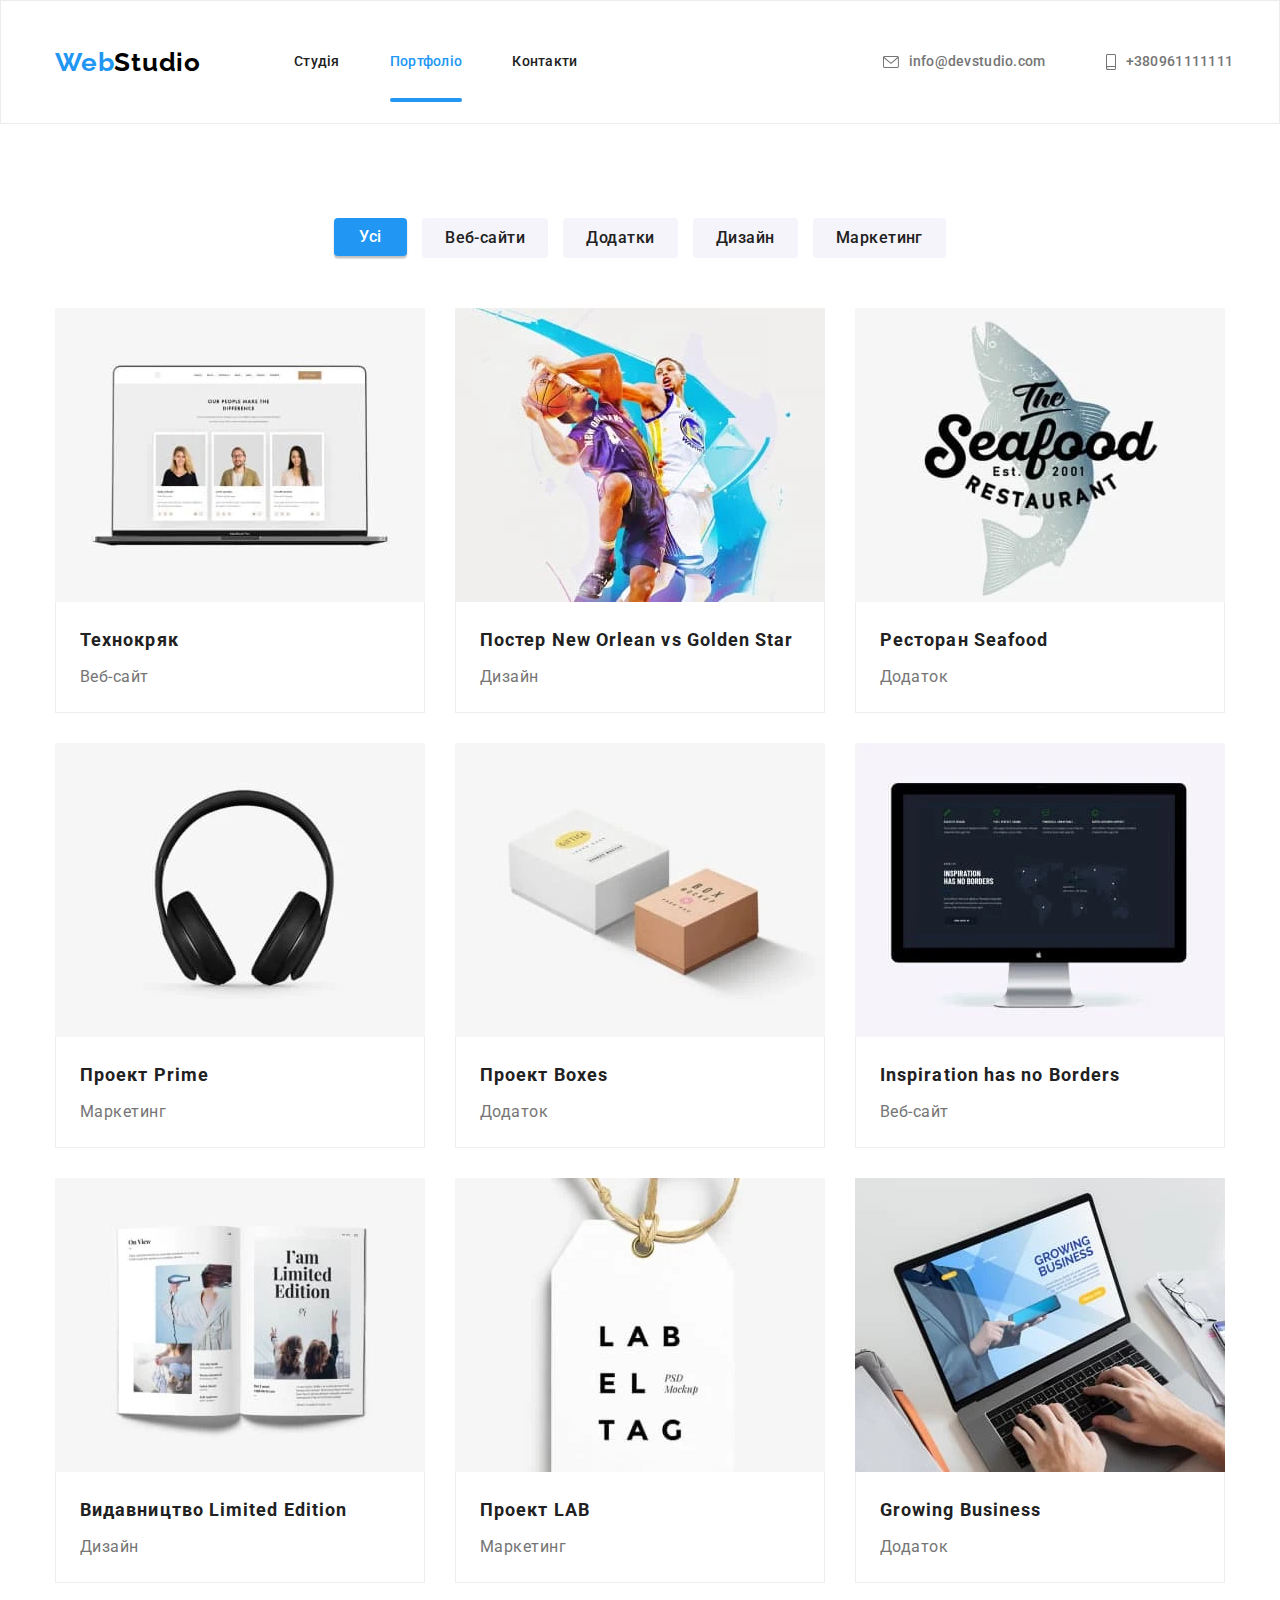
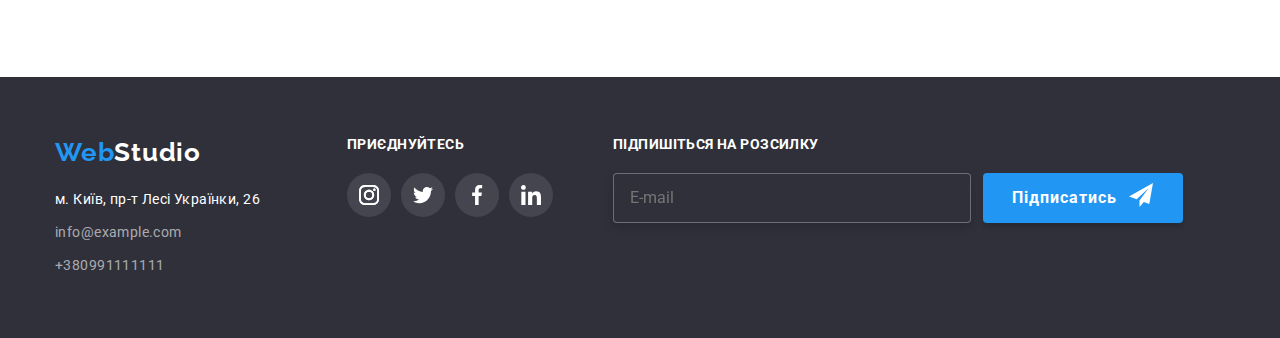
==== commit 7f511462: "Вторая правка" ====
--- a/portfolio.html
+++ b/portfolio.html
@@ -22,15 +22,15 @@
 
     <!-- Секція хедер -->
 
-    <header class="container header">
-        <div class="header-container">
+    <header class="header">
+        <div class="header-container container">
             <a lang="en" class="logo header-logo" href="./index.html" aria-label="Посилання на студію">Web<span
                     class="logo__dark">Studio</span></a>
             <button class="btn-mobile-menu" type="button" data-menu-button>
-                        <svg class="btn-mobile-menu__icon" width="24" height="16" aria-label="Перемикач мобільного меню">
-                            <use class="btn-mobile-menu__burger" href="./images/icons.svg#icon-burger_menu"></use>
-                            <use class="btn-mobile-menu__close" href="./images/icons.svg#icon-burger_close"></use>
-                        </svg>
+                <svg class="btn-mobile-menu__icon" width="24" height="16" aria-label="Перемикач мобільного меню">
+                    <use class="btn-mobile-menu__burger" href="./images/icons.svg#icon-burger_menu"></use>
+                    <use class="btn-mobile-menu__close" href="./images/icons.svg#icon-burger_close"></use>
+                </svg>
             </button>
             <nav class="header__nav">               
                 <!-- Навігація сайту -->
@@ -65,7 +65,44 @@
             </nav>            
         </div>
     </header>
+    
     <main>
+    <!-- Мобільне меню -->
+    <div class="mobile-menu" data-menu>
+        <ul class="list mobile-menu-nav">
+            <li class="mobile-menu-nav__item">
+                <a class="link" href="./index.html">Студія</a>
+            </li>
+            <li class="mobile-menu-nav__item">
+                <a class="link nav--current" href="./portfolio.html">Портфоліо</a>
+            </li>
+            <li class="mobile-menu-nav__item">
+                <a class="link" href="">Контакти</a>
+            </li>
+        </ul>
+        <ul class="list mobile-menu-contacts">
+            <li class="mobile-menu-contacts__item">
+                <a class="link touch" href="tel:+380961111111">+380961111111</a>
+            </li>
+            <li lang="en" class="mobile-menu-contacts__item">
+                <a class="link" href="mailto:info@devstudio.com">info@devstudio.com</a>
+            </li>
+        </ul>
+        <ul class="list mobile-menu-socials">
+            <li class="mobile-menu-socials__item">
+                <a class="mobile-menu-socials__link link" lang="en">Instagram</a>
+            </li>
+            <li class="mobile-menu-socials__item">
+                <a class="mobile-menu-socials__link link" lang="en">Twitter</a>
+            </li>
+            <li class="mobile-menu-socials__item">
+                <a class="mobile-menu-socials__link link" lang="en">Facebook</a>
+            </li>
+            <li class="mobile-menu-socials__item">
+                <a class="mobile-menu-socials__link link" lang="en">Linkedin</a>
+            </li>
+        </ul>
+    </div>
         <!-- Секція Роботи -->
         <section class="section">
             <div class="container">
@@ -438,10 +475,11 @@
         </section>
 
     </main>
+    
     <!-- Секція Футер -->
 
-    <footer class="footer container">
-        <div class="holder">
+    <footer class="footer">
+        <div class="holder  container">
             <div class="holder__address">
                 <a lang="en" class="logo footer-logo" href="./index.html" aria-label="Посилання на студію">Web<span
                         class="logo__light">Studio</span></a>
@@ -515,6 +553,8 @@
             </div>
         </div>
     </footer>
+    <script src="./JS/modal.js"></script>
+    <script src="./JS/menu.js"></script>
 
 </body>
 
--- a/CSS/main.min.css
+++ b/CSS/main.min.css
@@ -1 +1 @@
-:root{--primary-text-color: #212121;--text-color-logo: #000000;--title-text-color: #757575;--secondary-title-text-color: #AFB1B8;--accent-color: #2196F3;--section-background-colour: #2F303A;--main-page-color: #FFFFFF;--secondary-backgraund-color: #F5F4FA;--hero_btn-backgraund-color: #188CE8;--items: 3;--indent: 30px;--timing-transform: 250ms cubic-bezier(0.4, 0, 0.2, 1);--timing-text-color: color 250ms cubic-bezier(0.4, 0, 0.2, 1);--timing-backgraund-color: backgraund-color 250ms cubic-bezier(0.4, 0, 0.2, 1)}.visually-hidden{position:absolute;white-space:nowrap;width:1px;height:1px;overflow:hidden;border:0;padding:0;clip:rect(0 0 0 0);-webkit-clip-path:inset(50%);clip-path:inset(50%);margin:-1px}body{font-family:"Roboto",sans-serif;font-style:normal;color:var(--primary-text-color);font-size:14px}body.no-scroll{overflow:hidden}html{-webkit-box-sizing:border-box;box-sizing:border-box}*,*::before,*::after{-webkit-box-sizing:inherit;box-sizing:inherit}.active:hover,.active:focus{color:var(--accent-color)}.heading{font-size:36px;line-height:1.17;text-align:center;letter-spacing:.03em;color:var(--primary-text-color)}.link{text-decoration:none;color:currentColor}h1,h2,h3,h4,p{margin:0}ul{padding:0;margin:0}img{display:block;max-width:100%;height:auto}a{text-decoration:none}.card-set{display:-webkit-box;display:-ms-flexbox;display:flex;-ms-flex-wrap:wrap;flex-wrap:wrap;margin:calc(-1*var(--indent)/2);--items: 1}@media(min-width: 768px){.card-set{--items: 2}}@media(min-width: 1200px){.card-set{--items: 3}}.card-set__item{margin:calc(var(--indent)/2);-ms-flex-preferred-size:calc((100% - var(--indent)*var(--items))/var(--items));flex-basis:calc((100% - var(--indent)*var(--items))/var(--items));width:450px}@media(min-width: 768px){.card-set__item{width:354px}}@media(min-width: 1200px){.card-set__item{width:370px}}.card-set__heading{margin-top:0px;margin-bottom:10px;text-align:center;width:100%;font-weight:700;font-size:14px;line-height:1.14;letter-spacing:.03em;text-transform:uppercase;color:var(--primary-text-color)}@media(min-width: 768px){.card-set__heading{text-align:left}}.card-set__text{margin-top:0;margin-bottom:0;width:100%;font-size:14px;line-height:1.71;letter-spacing:.03em;color:var(--title-text-color)}.card-set__icon{display:-webkit-box;display:-ms-flexbox;display:flex;-webkit-box-pack:center;-ms-flex-pack:center;justify-content:center;-webkit-box-align:center;-ms-flex-align:center;align-items:center;margin-bottom:30px;border-radius:4px;width:100%;height:120px;background-color:var(--secondary-backgraund-color)}.product{position:relative;overflow:hidden}.overlay{position:absolute;top:0;left:0;width:100%;padding:63px 24px;opacity:0;-webkit-transform:translateY(100%);transform:translateY(100%);-webkit-transition:-webkit-transform 250ms cubic-bezier(0.4, 0, 0.2, 1);transition:-webkit-transform 250ms cubic-bezier(0.4, 0, 0.2, 1);transition:transform 250ms cubic-bezier(0.4, 0, 0.2, 1);transition:transform 250ms cubic-bezier(0.4, 0, 0.2, 1), -webkit-transform 250ms cubic-bezier(0.4, 0, 0.2, 1)}.overlay__text{font-family:"Roboto";font-style:normal;font-weight:400;font-size:18px;line-height:1.56;letter-spacing:.03em;color:var(--main-page-color)}.card-portfolio:hover .overlay,.card-portfolio:focus .overlay{-webkit-transform:translateY(0);transform:translateY(0);background-color:rgba(33,150,243,.9);opacity:1}.btn{width:200px;height:50px;font-weight:700;font-size:16px;line-height:1.88;letter-spacing:.06em;color:var(--main-page-color);background-color:var(--accent-color);-webkit-box-shadow:0px 4px 4px rgba(0,0,0,.15);box-shadow:0px 4px 4px rgba(0,0,0,.15);border-radius:4px;border:rgba(0,0,0,0)}.btn--order{margin-top:30px;display:inline-block;-webkit-transition:var(--timing-backgraund-color),var(--timing-text-color);transition:var(--timing-backgraund-color),var(--timing-text-color)}.btn--order:hover,.btn--order:focus,.btn--modal:focus,.btn--modal:hover{background-color:var(--hero_btn-backgraund-color);border:rgba(0,0,0,0)}.btn--sabmit{display:-webkit-box;display:-ms-flexbox;display:flex;width:200px;height:50px;padding-top:10px;padding-right:28px;padding-bottom:10px;padding-left:29px;margin:0;background:var(--accent-color);color:var(--main-page-color);font-style:normal;font-weight:700;font-size:16px;line-height:1.88;border:rgba(0,0,0,0);-webkit-box-shadow:0px 4px 4px rgba(0,0,0,.15);box-shadow:0px 4px 4px rgba(0,0,0,.15);border-radius:4px}.btn__icon{margin-left:12px}.btn--modal{margin-left:165px;outline:var(--accent-color);-webkit-transition:var(--timing-backgraund-color);transition:var(--timing-backgraund-color)}.btn-radio{list-style:none;display:-webkit-box;display:-ms-flexbox;display:flex;-ms-flex-wrap:wrap;flex-wrap:wrap;margin-bottom:50px;row-gap:8px;-webkit-column-gap:15px;-moz-column-gap:15px;column-gap:15px;padding-left:0}@media(min-width: 768px){.btn-radio{-webkit-box-pack:center;-ms-flex-pack:center;justify-content:center}}.btn-radio__list{font-family:inherit;font-style:normal;padding:6px 22px;min-width:73px;cursor:pointer;text-align:center;letter-spacing:.03em;border-radius:4px;border:1px solid rgba(0,0,0,0);font-weight:500;font-size:16px;line-height:1.6;letter-spacing:.03em;color:var(--primary-text-color);background-color:var(--secondary-backgraund-color);-webkit-transition:var(--timing-text-color),var(--timing-backgraund-color);transition:var(--timing-text-color),var(--timing-backgraund-color)}.btn-radio__list:hover,.btn-radio__list:focus{background-color:var(--accent-color);color:var(--main-page-color)}.btn-radio__list--current{-webkit-transition:var(--timing-text-color),var(--timing-backgraund-color),border 250ms cubic-bezier(0.4, 0, 0.2, 1),-webkit-box-shadow 250ms cubic-bezier(0.4, 0, 0.2, 1);transition:var(--timing-text-color),var(--timing-backgraund-color),border 250ms cubic-bezier(0.4, 0, 0.2, 1),-webkit-box-shadow 250ms cubic-bezier(0.4, 0, 0.2, 1);transition:var(--timing-text-color),var(--timing-backgraund-color),border 250ms cubic-bezier(0.4, 0, 0.2, 1),box-shadow 250ms cubic-bezier(0.4, 0, 0.2, 1);transition:var(--timing-text-color),var(--timing-backgraund-color),border 250ms cubic-bezier(0.4, 0, 0.2, 1),box-shadow 250ms cubic-bezier(0.4, 0, 0.2, 1),-webkit-box-shadow 250ms cubic-bezier(0.4, 0, 0.2, 1);background-color:var(--accent-color);color:var(--main-page-color);border:none;-webkit-box-shadow:0px 3px 1px rgba(0,0,0,.1),0px 1px 2px rgba(0,0,0,.08),0px 2px 2px rgba(0,0,0,.12);box-shadow:0px 3px 1px rgba(0,0,0,.1),0px 1px 2px rgba(0,0,0,.08),0px 2px 2px rgba(0,0,0,.12)}.btn-radio__list--current:hover,.btn-radio__list--current:focus{background-color:var(--accent-color);color:var(--main-page-color);border:none;-webkit-box-shadow:0px 3px 1px rgba(0,0,0,.1),0px 1px 2px rgba(0,0,0,.08),0px 2px 2px rgba(0,0,0,.12);box-shadow:0px 3px 1px rgba(0,0,0,.1),0px 1px 2px rgba(0,0,0,.08),0px 2px 2px rgba(0,0,0,.12)}.mobile-menu{display:-webkit-box;display:-ms-flexbox;display:flex;-webkit-box-orient:vertical;-webkit-box-direction:normal;-ms-flex-direction:column;flex-direction:column;position:fixed;top:0;left:0;width:100%;height:100%;padding:48px 40px;background-color:var(--main-page-color);-webkit-transform:translateX(100%);transform:translateX(100%);-webkit-transition:-webkit-transform var(--timing-transform);transition:-webkit-transform var(--timing-transform);transition:transform var(--timing-transform);transition:transform var(--timing-transform), -webkit-transform var(--timing-transform)}.mobile-menu.is-open{-webkit-transform:translateX(0);transform:translateX(0)}.mobile-menu-nav{-webkit-box-orient:vertical;-webkit-box-direction:normal;-ms-flex-direction:column;flex-direction:column;-webkit-box-align:start;-ms-flex-align:start;align-items:flex-start;margin-bottom:auto}.mobile-menu-nav__item:not(:last-child){margin-bottom:32px}.mobile-menu-nav__item{font-family:"Roboto";font-style:normal;font-weight:500;font-size:40px;line-height:1.18;letter-spacing:.02em;color:var(--primary-text-color)}.mobile-menu-contacts{-webkit-box-orient:vertical;-webkit-box-direction:normal;-ms-flex-direction:column;flex-direction:column;-webkit-box-align:start;-ms-flex-align:start;align-items:flex-start;margin-bottom:64px}.mobile-menu-contacts__item{font-family:"Roboto";font-style:normal;font-weight:500;font-size:24px;line-height:1.18;letter-spacing:.02em;color:var(--title-text-color)}.mobile-menu-contacts__item:not(:last-child){margin-bottom:32px}.mobile-menu-contacts__item .touch{font-size:34px;color:var(--accent-color)}.mobile-menu-socials{display:-webkit-box;display:-ms-flexbox;display:flex;-ms-flex-wrap:wrap;flex-wrap:wrap;-webkit-box-align:center;-ms-flex-align:center;align-items:center;gap:10px;font-family:"Roboto";font-style:normal;font-weight:500;font-size:18px;line-height:1.22;letter-spacing:.02em;color:var(--accent-color)}.mobile-menu-socials__item:not(:last-child) .mobile-menu-socials__link{border-right:1px solid rgba(33,33,33,.2);padding-right:10px}.btn-mobile-menu{background-color:rgba(0,0,0,0);border:none;width:40px;height:40px;display:-webkit-box;display:-ms-flexbox;display:flex;-webkit-box-align:center;-ms-flex-align:center;align-items:center;-webkit-box-pack:center;-ms-flex-pack:center;justify-content:center;margin-left:auto;z-index:100}@media(min-width: 768px){.btn-mobile-menu{display:none}}.btn-mobile-menu__close{opacity:0;-webkit-transition:-webkit-transform var(--timing-transform);transition:-webkit-transform var(--timing-transform);transition:transform var(--timing-transform);transition:transform var(--timing-transform), -webkit-transform var(--timing-transform)}.btn-mobile-menu__icon:hover>.btn-mobile-menu__close,.btn-mobile-menu__icon:focus>.btn-mobile-menu__close{fill:var(--accent-color);-webkit-transition:var(--timing-transform);transition:var(--timing-transform)}.btn-mobile-menu.is-open .btn-mobile-menu__close{opacity:1}.btn-mobile-menu__burger{-webkit-transition:-webkit-transform var(--timing-transform);transition:-webkit-transform var(--timing-transform);transition:transform var(--timing-transform);transition:transform var(--timing-transform), -webkit-transform var(--timing-transform)}.btn-mobile-menu__icon:hover>.btn-mobile-menu__burger,.btn-mobile-menu__icon:focus>.btn-mobile-menu__burger{fill:var(--accent-color);-webkit-transition:var(--timing-transform);transition:var(--timing-transform)}.btn-mobile-menu.is-open .btn-mobile-menu__burger{opacity:0}.logo{font-family:"Raleway",sans-serif;font-weight:700;font-size:26px;line-height:1.19;letter-spacing:.03em;color:var(--accent-color);-webkit-transition:var(--timing-text-color);transition:var(--timing-text-color)}.logo:hover,.logo:focus{color:var(--accent-color)}.logo__dark{color:var(--text-color-logo)}.logo__light{color:var(--main-page-color)}.header-logo{padding-top:24px;padding-bottom:24px}@media(min-width: 768px){.header-logo{margin-right:93px}}.footer-logo{margin-bottom:20px}.social-media{-webkit-box-pack:center;-ms-flex-pack:center;justify-content:center;width:206px;margin-right:auto;margin-left:auto}.social-media__item:not(:last-child){margin-right:10px}.social-media__link{display:-webkit-box;display:-ms-flexbox;display:flex;-webkit-box-align:center;-ms-flex-align:center;align-items:center;-webkit-box-pack:center;-ms-flex-pack:center;justify-content:center;width:44px;height:44px;border-color:var(--main-page-color);border-radius:50%;-webkit-transition:var(--timing-text-color),var(--timing-backgraund-color);transition:var(--timing-text-color),var(--timing-backgraund-color)}.social-media__link--dark{color:var(--main-page-color);background:rgba(255,255,255,.1)}.social-media__link--light{color:var(--secondary-title-text-color)}.social-media__link:hover,.social-media__link:focus{color:var(--main-page-color);background-color:var(--accent-color)}.social-media__icon{fill:currentColor}.section{padding-top:94px;padding-bottom:94px}.backdrop{position:fixed;top:0;left:0;z-index:1000;width:100%;height:100%;background-color:rgba(0,0,0,.25);opacity:1;visibility:visible;pointer-events:initial;-webkit-transition:opacity var(--timing-transform) visibility var(--timing-transform);transition:opacity var(--timing-transform) visibility var(--timing-transform)}.backdrop.is-hidden{opacity:0;visibility:hidden;pointer-events:none}.modal{position:absolute;top:50%;left:50%;-webkit-transform:translate(-50%, -50%);transform:translate(-50%, -50%);min-width:450px;height:100%;background-color:var(--main-page-color);padding:0;margin:0}@media(min-width: 768px){.modal{width:450px}}@media(min-width: 1200px){.modal{width:528px}}.modal__close-btn{position:absolute;top:0;right:0;-webkit-transform:translate(-50%, 50%);transform:translate(-50%, 50%);display:-webkit-box;display:-ms-flexbox;display:flex;-webkit-box-align:center;-ms-flex-align:center;align-items:center;-webkit-box-pack:center;-ms-flex-pack:center;justify-content:center;width:30px;height:30px;padding:0;background-color:var(--main-page-color);border:1px solid rgba(0,0,0,.1);-webkit-box-shadow:0px 1px 1px rgba(0,0,0,.14);box-shadow:0px 1px 1px rgba(0,0,0,.14);border-radius:50%;cursor:pointer}.modal__title{display:block;width:448px;margin-top:40px;margin-bottom:12px;margin-left:40px;font-weight:700;font-size:20px;line-height:1.15;text-align:center;letter-spacing:.03em;color:var(--primary-text-color)}.modal__inputs{display:-webkit-box;display:-ms-flexbox;display:flex;-webkit-box-orient:vertical;-webkit-box-direction:normal;-ms-flex-direction:column;flex-direction:column;position:relative;padding:0;margin-left:40px;margin-right:40px;font-weight:400;font-size:12px;line-height:1.17;letter-spacing:.01em;color:var(--title-text-color)}.modal__inputs:not(:last-child){margin-bottom:10px}.modal__inputs label{margin-bottom:4px}.modal__inputs textarea{margin:0;padding:0;width:448px;height:120px;border:1px solid rgba(33,33,33,.2);border-radius:4px}.modal__icon{position:absolute;margin:11px 12px;padding:0;-webkit-transform:translateY(100%);transform:translateY(100%);-webkit-transition:var(--timing-transform);transition:var(--timing-transform)}.modal__for-input{padding-top:12px;padding-right:10px;padding-bottom:12px;padding-left:42px;width:448px;height:40px;border:1px solid rgba(33,33,33,.2);border-radius:4px;outline:rgba(0,0,0,0);-webkit-transition:var(--timing-transform);transition:var(--timing-transform)}.modal__for-input:focus,.modal__hiro-textarea:focus{border-color:var(--accent-color)}.modal__for-input:focus~.modal__icon{fill:var(--accent-color)}.modal__hiro-textarea{outline:rgba(0,0,0,0);resize:none}.modal__inputs>.modal__hiro-textarea{padding:12px 16px;font-family:inherit;font-style:normal;font-weight:400;font-size:14px;line-height:16px;letter-spacing:.01em}.modal__close-btn:hover>.modal__close-icon,.modal__close-btn:focus>.modal__close-icon{fill:var(--accent-color);-webkit-transition:var(--timing-transform);transition:var(--timing-transform)}.contract{color:var(--accent-color);text-decoration:underline}.modal-checkbox{display:-webkit-box;display:-ms-flexbox;display:flex;-webkit-box-align:center;-ms-flex-align:center;align-items:center;-webkit-box-pack:center;-ms-flex-pack:center;justify-content:center;margin-top:20px;margin-bottom:30px;width:425px;height:24px;margin-left:52px;font-weight:400;font-size:14px;line-height:1.17;letter-spacing:.01em;color:var(--title-text-color);cursor:pointer}.modal-checkbox__custom{display:-webkit-inline-box;display:-ms-inline-flexbox;display:inline-flex;-webkit-box-align:center;-ms-flex-align:center;align-items:center;-webkit-box-pack:center;-ms-flex-pack:center;justify-content:center;width:16px;height:15px;margin-right:6px;outline:2px solid var(--primary-text-color);outline-offset:-2px;border-radius:2px;-webkit-transition:var(--timing-backgraund-color);transition:var(--timing-backgraund-color)}.modal-checkbox__icon{fill:var(--main-page-color)}.modal-checkbox__input:checked+.modal-checkbox__custom{background-color:var(--accent-color);outline:var(--accent-color)}.modal-checkbox__input:focus+.modal-checkbox__custom{outline:2px solid var(--accent-color);outline-offset:-2px;border-radius:2px}.modal-checkbox__agreement{-webkit-user-select:none;-moz-user-select:none;-ms-user-select:none;user-select:none}.header{background:var(--main-page-color);border:1px solid #ececec}.header__nav{display:-webkit-box;display:-ms-flexbox;display:flex;-webkit-box-align:center;-ms-flex-align:center;align-items:center;gap:84px}@media(min-width: 1200px){.header__nav{gap:305px}}.header-container{display:-webkit-box;display:-ms-flexbox;display:flex;-webkit-box-align:center;-ms-flex-align:center;align-items:center}.nav{display:none}@media(min-width: 768px){.nav{list-style:none;display:-webkit-box;display:-ms-flexbox;display:flex}.nav__icon{margin-right:8px;fill:currentColor;-webkit-transition:var(--timing-text-color);transition:var(--timing-text-color)}}@media(min-width: 768px)and (min-width: 1200px){.nav__icon{margin-right:10px}}@media(min-width: 768px){.nav--left{-webkit-box-orient:vertical;-webkit-box-direction:normal;-ms-flex-direction:column;flex-direction:column;gap:10px}}@media(min-width: 768px)and (min-width: 1200px){.nav--left{-webkit-box-orient:horizontal;-webkit-box-direction:normal;-ms-flex-direction:row;flex-direction:row;padding:21px 0}}@media(min-width: 768px){.nav__item:not(:last-child){margin-right:50px}}@media(min-width: 768px){.nav__link,.nav__item{font-weight:500;font-size:14px;line-height:1.14;letter-spacing:.02em;color:var(--primary-text-color);text-decoration:none;padding:32px 0;-webkit-transition:var(--timing-text-color);transition:var(--timing-text-color)}}@media(min-width: 768px){.nav__mail,.nav__tel{font-weight:500;font-size:12px;line-height:1.17;letter-spacing:.02em;color:var(--title-text-color);-webkit-transition:var(--timing-text-color);transition:var(--timing-text-color);display:-webkit-box;display:-ms-flexbox;display:flex;-webkit-box-orient:horizontal;-webkit-box-direction:normal;-ms-flex-direction:row;flex-direction:row;-webkit-box-align:center;-ms-flex-align:center;align-items:center}}@media(min-width: 768px)and (min-width: 1200px){.nav__mail,.nav__tel{display:-webkit-box;display:-ms-flexbox;display:flex;-webkit-box-align:center;-ms-flex-align:center;align-items:center;-webkit-box-pack:center;-ms-flex-pack:center;justify-content:center;width:100%;height:100%;padding:32px 0;font-size:14px;line-height:1.14;padding:32px 0}}@media(min-width: 768px)and (min-width: 1200px){.nav__group{margin-right:50px}}.nav--current{color:var(--accent-color)}.nav__item{position:relative}.nav__item .nav--current::after{content:"";position:absolute;bottom:0px;left:0;width:100%;height:4px;background:var(--accent-color);border-radius:2px}.list{list-style:none;display:-webkit-box;display:-ms-flexbox;display:flex}@media(min-width: 1200px){.list{-webkit-box-align:start;-ms-flex-align:start;align-items:flex-start;-webkit-box-pack:justify;-ms-flex-pack:justify;justify-content:space-between}}.hero{text-align:center;padding-top:200px;padding-bottom:200px;max-width:1600px;margin-left:auto;margin-right:auto;background-color:var(--section-background-colour);background-repeat:no-repeat;background-position:center;background-size:cover;background-image:-webkit-gradient(linear, left top, right top, from(rgba(47, 48, 58, 0.4)), to(rgba(47, 48, 58, 0.4))),url(../images/hero/hero_sm.jpg);background-image:linear-gradient(to right, rgba(47, 48, 58, 0.4), rgba(47, 48, 58, 0.4)),url(../images/hero/hero_sm.jpg)}@media(min-device-pixel-ratio: 2),(-webkit-min-device-pixel-ratio: 2),(min-resolution: 192dpi),(min-resolution: 2dppx){.hero{background-image:-webkit-gradient(linear, left top, right top, from(rgba(47, 48, 58, 0.4)), to(rgba(47, 48, 58, 0.4))),url(../images/hero/hero_sm@2x.jpg);background-image:linear-gradient(to right, rgba(47, 48, 58, 0.4), rgba(47, 48, 58, 0.4)),url(../images/hero/hero_sm@2x.jpg)}}@media screen and (min-width: 768px){.hero{background-image:-webkit-gradient(linear, left top, right top, from(rgba(47, 48, 58, 0.4)), to(rgba(47, 48, 58, 0.4))),url(../images/hero/hero_md.jpg);background-image:linear-gradient(to right, rgba(47, 48, 58, 0.4), rgba(47, 48, 58, 0.4)),url(../images/hero/hero_md.jpg)}}@media screen and (min-width: 768px)and (min-device-pixel-ratio: 2),screen and (min-width: 768px)and (-webkit-min-device-pixel-ratio: 2),screen and (min-width: 768px)and (min-resolution: 192dpi),screen and (min-width: 768px)and (min-resolution: 2dppx){.hero{background-image:-webkit-gradient(linear, left top, right top, from(rgba(47, 48, 58, 0.4)), to(rgba(47, 48, 58, 0.4))),url(../images/hero/hero_md@2x.jpg);background-image:linear-gradient(to right, rgba(47, 48, 58, 0.4), rgba(47, 48, 58, 0.4)),url(../images/hero/hero_md@2x.jpg)}}@media screen and (min-width: 1200px){.hero{background-image:-webkit-gradient(linear, left top, right top, from(rgba(47, 48, 58, 0.4)), to(rgba(47, 48, 58, 0.4))),url(../images/hero/hero_lg.jpg);background-image:linear-gradient(to right, rgba(47, 48, 58, 0.4), rgba(47, 48, 58, 0.4)),url(../images/hero/hero_lg.jpg)}}@media screen and (min-width: 1200px)and (min-device-pixel-ratio: 2),screen and (min-width: 1200px)and (-webkit-min-device-pixel-ratio: 2),screen and (min-width: 1200px)and (min-resolution: 192dpi),screen and (min-width: 1200px)and (min-resolution: 2dppx){.hero{background-image:-webkit-gradient(linear, left top, right top, from(rgba(47, 48, 58, 0.4)), to(rgba(47, 48, 58, 0.4))),url(../images/hero/hero_lg@2x.jpg);background-image:linear-gradient(to right, rgba(47, 48, 58, 0.4), rgba(47, 48, 58, 0.4)),url(../images/hero/hero_lg@2x.jpg)}}.hero-title{margin:auto;letter-spacing:.06em;font-weight:900;font-size:26px;line-height:1.62;color:var(--main-page-color);text-transform:uppercase}@media(min-width: 768px){.hero-title{line-height:1.65}}@media(min-width: 1200px){.hero-title{font-size:44px;line-height:1.36}}@media(min-width: 480px){.container{width:480px;margin-left:auto;margin-right:auto;padding-left:15px;padding-right:15px}}@media(min-width: 768px){.container{width:768px;margin-left:auto;margin-right:auto;padding-left:15px;padding-right:15px}}@media(min-width: 1200px){.container{width:1200px;margin-left:auto;margin-right:auto;padding-left:15px;padding-right:15px}}.work{display:none}@media(min-width: 1200px){.work{display:block;padding-bottom:94px}.work__items{position:relative}.work__item{position:absolute;bottom:0;width:100%;height:70px;background:rgba(47,48,58,.8)}.work__text{font-family:"Roboto";font-style:normal;font-weight:700;font-size:14px;line-height:1.14;text-align:center;letter-spacing:.03em;text-transform:uppercase;color:var(--main-page-color);padding:27px 82px}}.team{background:var(--secondary-backgraund-color);padding-top:60px;padding-bottom:60px}@media(min-width: 1200px){.team{padding-top:94px;padding-bottom:94px}}.team__card{background:var(--main-page-color);-webkit-box-shadow:0px 1px 3px rgba(0,0,0,.12),0px 1px 1px rgba(0,0,0,.14),0px 2px 1px rgba(0,0,0,.2);box-shadow:0px 1px 3px rgba(0,0,0,.12),0px 1px 1px rgba(0,0,0,.14),0px 2px 1px rgba(0,0,0,.2);border-radius:0px 0px 4px 4px;width:270px}@media(min-width: 1200px){.team__card{--items: 4}}.team__desc{padding-top:30px;padding-bottom:30px}.team__name{margin-bottom:10px;font-weight:500;font-size:16px;line-height:1.19;text-align:center;letter-spacing:.03em;color:var(--primary-text-color)}.team__post{margin-bottom:16px;font-weight:400;font-size:16px;line-height:1.19;text-align:center;letter-spacing:.03em;color:var(--title-text-color)}.clients{padding-top:60px;padding-bottom:60px}@media(min-width: 1200px){.clients{padding-top:94px;padding-bottom:94px}}.clients__list{-webkit-box-sizing:border-box;box-sizing:border-box;padding:0;width:210px;height:100%;--items: 2}@media(min-width: 768px){.clients__list{--items: 3;width:226px}}@media(min-width: 1200px){.clients__list{--items: 6;width:170px}}.clients__link:hover,.clients__link:focus{border-color:var(--accent-color);color:var(--accent-color)}.clients__icon{fill:currentColor}.clients__link{height:92px;display:-webkit-box;display:-ms-flexbox;display:flex;-o-object-fit:contain;object-fit:contain;-webkit-box-pack:center;-ms-flex-pack:center;justify-content:center;-webkit-box-align:center;-ms-flex-align:center;align-items:center;contain:content;border:1px solid var(--secondary-title-text-color);border-radius:4px;color:var(--secondary-title-text-color);-webkit-transition:var(--timing-text-color),var(--timing-backgraund-color);transition:var(--timing-text-color),var(--timing-backgraund-color)}.clients__title{margin-bottom:30px}@media(min-width: 1200px){.clients__title{margin-bottom:50px}}.footer{padding-top:60px;padding-bottom:60px;background:var(--section-background-colour);color:var(--main-page-color)}.footer-title{padding:0;font-style:normal;font-weight:700;font-size:14px;line-height:1.14;letter-spacing:.03em;text-transform:uppercase;color:var(--main-page-color)}.footer__placeholder{width:450px;height:50px;color:rgba(255,255,255,.6);font-style:normal;font-weight:400;font-size:16px;line-height:1.25;border:1px solid rgba(255,255,255,.3);-webkit-filter:drop-shadow(0px 4px 4px rgba(0, 0, 0, 0.15));filter:drop-shadow(0px 4px 4px rgba(0, 0, 0, 0.15));border-radius:4px;background-color:var(--section-background-colour)}@media(min-width: 1200px){.footer__placeholder{width:358px}}.footer__form{display:-webkit-box;display:-ms-flexbox;display:flex;-webkit-box-orient:vertical;-webkit-box-direction:normal;-ms-flex-direction:column;flex-direction:column;-webkit-box-align:center;-ms-flex-align:center;align-items:center;gap:20px}@media(min-width: 1200px){.footer__form{-webkit-box-orient:horizontal;-webkit-box-direction:normal;-ms-flex-direction:row;flex-direction:row;gap:12px}}.holder{display:-webkit-box;display:-ms-flexbox;display:flex;-webkit-box-orient:vertical;-webkit-box-direction:normal;-ms-flex-direction:column;flex-direction:column;-webkit-box-align:center;-ms-flex-align:center;align-items:center;gap:60px}@media(min-width: 768px){.holder{-ms-flex-wrap:wrap;flex-wrap:wrap;-webkit-box-orient:horizontal;-webkit-box-direction:normal;-ms-flex-direction:row;flex-direction:row;-webkit-box-pack:center;-ms-flex-pack:center;justify-content:center;-webkit-box-align:start;-ms-flex-align:start;align-items:flex-start}}@media(min-width: 1200px){.holder{-ms-flex-wrap:wrap;flex-wrap:wrap;-webkit-box-pack:start;-ms-flex-pack:start;justify-content:flex-start;-ms-flex-line-pack:start;align-content:flex-start}}.holder__address{display:-webkit-box;display:-ms-flexbox;display:flex;-webkit-box-orient:vertical;-webkit-box-direction:normal;-ms-flex-direction:column;flex-direction:column;-webkit-box-align:center;-ms-flex-align:center;align-items:center}@media(min-width: 1200px){.holder__address{-webkit-box-align:start;-ms-flex-align:start;align-items:flex-start;-webkit-box-pack:start;-ms-flex-pack:start;justify-content:flex-start}}.holder__social{display:-webkit-box;display:-ms-flexbox;display:flex;-webkit-box-orient:vertical;-webkit-box-direction:normal;-ms-flex-direction:column;flex-direction:column;-webkit-box-align:center;-ms-flex-align:center;align-items:center;-webkit-box-pack:start;-ms-flex-pack:start;justify-content:flex-start;gap:20px}@media(min-width: 1200px){.holder__social{-webkit-box-align:start;-ms-flex-align:start;align-items:flex-start}}.holder__input{display:-webkit-box;display:-ms-flexbox;display:flex;-webkit-box-orient:vertical;-webkit-box-direction:normal;-ms-flex-direction:column;flex-direction:column;-webkit-box-align:center;-ms-flex-align:center;align-items:center;gap:20px}@media(min-width: 1200px){.holder__input{-webkit-box-align:start;-ms-flex-align:start;align-items:flex-start}}.contacts{-webkit-box-orient:vertical;-webkit-box-direction:normal;-ms-flex-direction:column;flex-direction:column;-webkit-box-align:center;-ms-flex-align:center;align-items:center;width:232px;font-weight:400;font-style:normal;font-size:14px;line-height:1.71;letter-spacing:.03em;-webkit-transition:var(--timing-text-color);transition:var(--timing-text-color);gap:8px}@media(min-width: 1200px){.contacts{-webkit-box-align:start;-ms-flex-align:start;align-items:flex-start;gap:9px}}.contacts__adds{color:var(--main-page-color)}.contacts__mail2{color:rgba(255,255,255,.6)}.contacts__phone{color:rgba(255,255,255,.6)}.card-portfolio{position:relative;overflow:hidden;background:var(--main-page-color);-webkit-transition:-webkit-filter 250ms cubic-bezier(0.4, 0, 0.2, 1);transition:-webkit-filter 250ms cubic-bezier(0.4, 0, 0.2, 1);transition:filter 250ms cubic-bezier(0.4, 0, 0.2, 1);transition:filter 250ms cubic-bezier(0.4, 0, 0.2, 1), -webkit-filter 250ms cubic-bezier(0.4, 0, 0.2, 1)}.card-portfolio:hover,.card-portfolio:focus{-webkit-filter:drop-shadow(0px 4px 4px rgba(0, 0, 0, 0.25));filter:drop-shadow(0px 4px 4px rgba(0, 0, 0, 0.25))}.inner{padding:20px 24px;border:1px solid #eee;border-top:#ffdead}.apply-robot{margin-bottom:4px;font-size:18px;line-height:2;letter-spacing:.06em;color:var(--primary-text-color)}.category{font-size:16px;line-height:1.88;letter-spacing:.03em;color:var(--title-text-color)}.about-feature{margin:-15px}.benefits{--items: 1}@media(min-width: 768px){.benefits{--items: 2}}@media(min-width: 1200px){.benefits{--items: 4}}/*# sourceMappingURL=main.min.css.map */+:root{--primary-text-color: #212121;--text-color-logo: #000000;--title-text-color: #757575;--secondary-title-text-color: #AFB1B8;--accent-color: #2196F3;--section-background-colour: #2F303A;--main-page-color: #FFFFFF;--secondary-backgraund-color: #F5F4FA;--hero_btn-backgraund-color: #188CE8;--items: 3;--indent: 30px;--timing-transform: 250ms cubic-bezier(0.4, 0, 0.2, 1);--timing-text-color: color 250ms cubic-bezier(0.4, 0, 0.2, 1);--timing-backgraund-color: backgraund-color 250ms cubic-bezier(0.4, 0, 0.2, 1)}.visually-hidden{position:absolute;white-space:nowrap;width:1px;height:1px;overflow:hidden;border:0;padding:0;clip:rect(0 0 0 0);-webkit-clip-path:inset(50%);clip-path:inset(50%);margin:-1px}body{font-family:"Roboto",sans-serif;font-style:normal;color:var(--primary-text-color);font-size:14px}body.no-scroll{overflow:hidden}html{-webkit-box-sizing:border-box;box-sizing:border-box}*,*::before,*::after{-webkit-box-sizing:inherit;box-sizing:inherit}.active:hover,.active:focus{color:var(--accent-color)}.heading{font-size:36px;line-height:1.17;text-align:center;letter-spacing:.03em;color:var(--primary-text-color)}.link{text-decoration:none;color:currentColor}h1,h2,h3,h4,p{margin:0}ul{padding:0;margin:0}img{display:block;max-width:100%;height:auto}a{text-decoration:none}.card-set{display:-webkit-box;display:-ms-flexbox;display:flex;-ms-flex-wrap:wrap;flex-wrap:wrap;margin:calc(-1*var(--indent)/2);--items: 1}@media(min-width: 768px){.card-set{--items: 2}}@media(min-width: 1200px){.card-set{--items: 3}}.card-set__item{margin:calc(var(--indent)/2);-ms-flex-preferred-size:calc((100% - var(--indent)*var(--items))/var(--items));flex-basis:calc((100% - var(--indent)*var(--items))/var(--items));width:450px}@media(min-width: 768px){.card-set__item{width:354px}}@media(min-width: 1200px){.card-set__item{width:370px}}.card-set__heading{margin-top:0px;margin-bottom:10px;text-align:center;width:100%;font-weight:700;font-size:14px;line-height:1.14;letter-spacing:.03em;text-transform:uppercase;color:var(--primary-text-color)}@media(min-width: 768px){.card-set__heading{text-align:left}}.card-set__text{margin-top:0;margin-bottom:0;width:100%;font-size:14px;line-height:1.71;letter-spacing:.03em;color:var(--title-text-color)}.card-set__icon{display:-webkit-box;display:-ms-flexbox;display:flex;-webkit-box-pack:center;-ms-flex-pack:center;justify-content:center;-webkit-box-align:center;-ms-flex-align:center;align-items:center;margin-bottom:30px;border-radius:4px;width:100%;height:120px;background-color:var(--secondary-backgraund-color)}.product{position:relative;overflow:hidden}.overlay{position:absolute;top:0;left:0;width:100%;padding:63px 24px;opacity:0;-webkit-transform:translateY(100%);transform:translateY(100%);-webkit-transition:-webkit-transform 250ms cubic-bezier(0.4, 0, 0.2, 1);transition:-webkit-transform 250ms cubic-bezier(0.4, 0, 0.2, 1);transition:transform 250ms cubic-bezier(0.4, 0, 0.2, 1);transition:transform 250ms cubic-bezier(0.4, 0, 0.2, 1), -webkit-transform 250ms cubic-bezier(0.4, 0, 0.2, 1)}.overlay__text{font-family:"Roboto";font-style:normal;font-weight:400;font-size:18px;line-height:1.56;letter-spacing:.03em;color:var(--main-page-color)}.card-portfolio:hover .overlay,.card-portfolio:focus .overlay{-webkit-transform:translateY(0);transform:translateY(0);background-color:rgba(33,150,243,.9);opacity:1}.btn{width:200px;height:50px;font-weight:700;font-size:16px;line-height:1.88;letter-spacing:.06em;color:var(--main-page-color);background-color:var(--accent-color);-webkit-box-shadow:0px 4px 4px rgba(0,0,0,.15);box-shadow:0px 4px 4px rgba(0,0,0,.15);border-radius:4px;border:rgba(0,0,0,0)}.btn--order{margin-top:30px;display:inline-block;-webkit-transition:var(--timing-backgraund-color),var(--timing-text-color);transition:var(--timing-backgraund-color),var(--timing-text-color)}.btn--order:hover,.btn--order:focus,.btn--modal:focus,.btn--modal:hover{background-color:var(--hero_btn-backgraund-color);border:rgba(0,0,0,0)}.btn--sabmit{display:-webkit-box;display:-ms-flexbox;display:flex;width:200px;height:50px;padding-top:10px;padding-right:28px;padding-bottom:10px;padding-left:29px;margin:0;background:var(--accent-color);color:var(--main-page-color);font-style:normal;font-weight:700;font-size:16px;line-height:1.88;border:rgba(0,0,0,0);-webkit-box-shadow:0px 4px 4px rgba(0,0,0,.15);box-shadow:0px 4px 4px rgba(0,0,0,.15);border-radius:4px}.btn__icon{margin-left:12px}.btn--modal{margin-left:165px;outline:var(--accent-color);-webkit-transition:var(--timing-backgraund-color);transition:var(--timing-backgraund-color)}.btn-radio{list-style:none;display:-webkit-box;display:-ms-flexbox;display:flex;-ms-flex-wrap:wrap;flex-wrap:wrap;margin-bottom:50px;row-gap:8px;-webkit-column-gap:15px;-moz-column-gap:15px;column-gap:15px;padding-left:0}@media(min-width: 768px){.btn-radio{-webkit-box-pack:center;-ms-flex-pack:center;justify-content:center}}.btn-radio__list{font-family:inherit;font-style:normal;padding:6px 22px;min-width:73px;cursor:pointer;text-align:center;letter-spacing:.03em;border-radius:4px;border:1px solid rgba(0,0,0,0);font-weight:500;font-size:16px;line-height:1.6;letter-spacing:.03em;color:var(--primary-text-color);background-color:var(--secondary-backgraund-color);-webkit-transition:var(--timing-text-color),var(--timing-backgraund-color);transition:var(--timing-text-color),var(--timing-backgraund-color)}.btn-radio__list:hover,.btn-radio__list:focus{background-color:var(--accent-color);color:var(--main-page-color)}.btn-radio__list--current{-webkit-transition:var(--timing-text-color),var(--timing-backgraund-color),border 250ms cubic-bezier(0.4, 0, 0.2, 1),-webkit-box-shadow 250ms cubic-bezier(0.4, 0, 0.2, 1);transition:var(--timing-text-color),var(--timing-backgraund-color),border 250ms cubic-bezier(0.4, 0, 0.2, 1),-webkit-box-shadow 250ms cubic-bezier(0.4, 0, 0.2, 1);transition:var(--timing-text-color),var(--timing-backgraund-color),border 250ms cubic-bezier(0.4, 0, 0.2, 1),box-shadow 250ms cubic-bezier(0.4, 0, 0.2, 1);transition:var(--timing-text-color),var(--timing-backgraund-color),border 250ms cubic-bezier(0.4, 0, 0.2, 1),box-shadow 250ms cubic-bezier(0.4, 0, 0.2, 1),-webkit-box-shadow 250ms cubic-bezier(0.4, 0, 0.2, 1);background-color:var(--accent-color);color:var(--main-page-color);border:none;-webkit-box-shadow:0px 3px 1px rgba(0,0,0,.1),0px 1px 2px rgba(0,0,0,.08),0px 2px 2px rgba(0,0,0,.12);box-shadow:0px 3px 1px rgba(0,0,0,.1),0px 1px 2px rgba(0,0,0,.08),0px 2px 2px rgba(0,0,0,.12)}.btn-radio__list--current:hover,.btn-radio__list--current:focus{background-color:var(--accent-color);color:var(--main-page-color);border:none;-webkit-box-shadow:0px 3px 1px rgba(0,0,0,.1),0px 1px 2px rgba(0,0,0,.08),0px 2px 2px rgba(0,0,0,.12);box-shadow:0px 3px 1px rgba(0,0,0,.1),0px 1px 2px rgba(0,0,0,.08),0px 2px 2px rgba(0,0,0,.12)}.mobile-menu{display:-webkit-box;display:-ms-flexbox;display:flex;-webkit-box-orient:vertical;-webkit-box-direction:normal;-ms-flex-direction:column;flex-direction:column;position:fixed;top:0;left:0;width:100%;height:100%;padding:48px 40px;background-color:var(--main-page-color);-webkit-transform:translateX(100%);transform:translateX(100%);-webkit-transition:-webkit-transform var(--timing-transform);transition:-webkit-transform var(--timing-transform);transition:transform var(--timing-transform);transition:transform var(--timing-transform), -webkit-transform var(--timing-transform)}.mobile-menu.is-open{-webkit-transform:translateX(0);transform:translateX(0)}.mobile-menu-nav{-webkit-box-orient:vertical;-webkit-box-direction:normal;-ms-flex-direction:column;flex-direction:column;-webkit-box-align:start;-ms-flex-align:start;align-items:flex-start;margin-bottom:auto}.mobile-menu-nav__item:not(:last-child){margin-bottom:32px}.mobile-menu-nav__item{font-family:"Roboto";font-style:normal;font-weight:500;font-size:40px;line-height:1.18;letter-spacing:.02em;color:var(--primary-text-color)}.mobile-menu-contacts{-webkit-box-orient:vertical;-webkit-box-direction:normal;-ms-flex-direction:column;flex-direction:column;-webkit-box-align:start;-ms-flex-align:start;align-items:flex-start;margin-bottom:64px}.mobile-menu-contacts__item{font-family:"Roboto";font-style:normal;font-weight:500;font-size:24px;line-height:1.18;letter-spacing:.02em;color:var(--title-text-color)}.mobile-menu-contacts__item:not(:last-child){margin-bottom:32px}.mobile-menu-contacts__item .touch{font-size:34px;color:var(--accent-color)}.mobile-menu-socials{display:-webkit-box;display:-ms-flexbox;display:flex;-ms-flex-wrap:wrap;flex-wrap:wrap;-webkit-box-align:center;-ms-flex-align:center;align-items:center;gap:10px;font-family:"Roboto";font-style:normal;font-weight:500;font-size:18px;line-height:1.22;letter-spacing:.02em;color:var(--accent-color)}.mobile-menu-socials__item:not(:last-child) .mobile-menu-socials__link{border-right:1px solid rgba(33,33,33,.2);padding-right:10px}.btn-mobile-menu{background-color:rgba(0,0,0,0);border:none;width:40px;height:40px;display:-webkit-box;display:-ms-flexbox;display:flex;-webkit-box-align:center;-ms-flex-align:center;align-items:center;-webkit-box-pack:center;-ms-flex-pack:center;justify-content:center;margin-left:auto;z-index:100}@media(min-width: 768px){.btn-mobile-menu{display:none}}.btn-mobile-menu__close{opacity:0;-webkit-transition:-webkit-transform var(--timing-transform);transition:-webkit-transform var(--timing-transform);transition:transform var(--timing-transform);transition:transform var(--timing-transform), -webkit-transform var(--timing-transform)}.btn-mobile-menu__icon:hover>.btn-mobile-menu__close,.btn-mobile-menu__icon:focus>.btn-mobile-menu__close{fill:var(--accent-color);-webkit-transition:var(--timing-transform);transition:var(--timing-transform)}.btn-mobile-menu.is-open .btn-mobile-menu__close{opacity:1}.btn-mobile-menu__burger{-webkit-transition:-webkit-transform var(--timing-transform);transition:-webkit-transform var(--timing-transform);transition:transform var(--timing-transform);transition:transform var(--timing-transform), -webkit-transform var(--timing-transform)}.btn-mobile-menu__icon:hover>.btn-mobile-menu__burger,.btn-mobile-menu__icon:focus>.btn-mobile-menu__burger{fill:var(--accent-color);-webkit-transition:var(--timing-transform);transition:var(--timing-transform)}.btn-mobile-menu.is-open .btn-mobile-menu__burger{opacity:0}.logo{font-family:"Raleway",sans-serif;font-weight:700;font-size:26px;line-height:1.19;letter-spacing:.03em;color:var(--accent-color);-webkit-transition:var(--timing-text-color);transition:var(--timing-text-color)}.logo:hover,.logo:focus{color:var(--accent-color)}.logo__dark{color:var(--text-color-logo)}.logo__light{color:var(--main-page-color)}.header-logo{padding-top:16px;padding-bottom:16px}@media(min-width: 768px){.header-logo{margin-right:93px;padding-top:26px;padding-bottom:26px}}@media(min-width: 1200px){.header-logo{padding-top:24px;padding-bottom:24px}}.footer-logo{margin-bottom:20px}.social-media{-webkit-box-pack:center;-ms-flex-pack:center;justify-content:center;width:206px;margin-right:auto;margin-left:auto}.social-media__item:not(:last-child){margin-right:10px}.social-media__link{display:-webkit-box;display:-ms-flexbox;display:flex;-webkit-box-align:center;-ms-flex-align:center;align-items:center;-webkit-box-pack:center;-ms-flex-pack:center;justify-content:center;width:44px;height:44px;border-color:var(--main-page-color);border-radius:50%;-webkit-transition:var(--timing-text-color),var(--timing-backgraund-color);transition:var(--timing-text-color),var(--timing-backgraund-color)}.social-media__link--dark{color:var(--main-page-color);background:rgba(255,255,255,.1)}.social-media__link--light{color:var(--secondary-title-text-color)}.social-media__link:hover,.social-media__link:focus{color:var(--main-page-color);background-color:var(--accent-color)}.social-media__icon{fill:currentColor}.section{padding-top:94px;padding-bottom:94px}.backdrop{position:fixed;top:0;left:0;z-index:1000;width:100%;height:100%;background-color:rgba(0,0,0,.25);opacity:1;visibility:visible;pointer-events:initial;-webkit-transition:opacity var(--timing-transform) visibility var(--timing-transform);transition:opacity var(--timing-transform) visibility var(--timing-transform)}.backdrop.is-hidden{opacity:0;visibility:hidden;pointer-events:none}.modal{position:absolute;top:50%;left:50%;-webkit-transform:translate(-50%, -50%);transform:translate(-50%, -50%);width:450px;height:100%;background-color:var(--main-page-color)}@media(min-width: 1200px){.modal{width:528px}}.modal__hero-form{margin:40px;cursor:pointer;position:relative}@media screen and (min-width: 1200px){.modal__hero-form{width:448px}}.modal__close-btn{position:absolute;top:8px;right:8px;left:auto;-webkit-transform:translate(-50%, 50%);transform:translate(-50%, 50%);display:-webkit-box;display:-ms-flexbox;display:flex;-webkit-box-align:center;-ms-flex-align:center;align-items:center;-webkit-box-pack:center;-ms-flex-pack:center;justify-content:center;width:30px;height:30px;padding:0;background-color:var(--main-page-color);border:1px solid rgba(0,0,0,.1);-webkit-box-shadow:0px 1px 1px rgba(0,0,0,.14);box-shadow:0px 1px 1px rgba(0,0,0,.14);border-radius:50%;cursor:pointer}.modal__title{display:block;width:448px;margin-top:40px;margin-bottom:12px;margin-left:40px;font-weight:700;font-size:20px;line-height:1.15;text-align:center;letter-spacing:.03em;color:var(--primary-text-color)}.modal__inputs{display:-webkit-box;display:-ms-flexbox;display:flex;-webkit-box-orient:vertical;-webkit-box-direction:normal;-ms-flex-direction:column;flex-direction:column;position:relative;padding:0;margin-left:40px;margin-right:40px;font-weight:400;font-size:12px;line-height:1.17;letter-spacing:.01em;color:var(--title-text-color)}.modal__inputs:not(:last-child){margin-bottom:10px}.modal__inputs label{margin-bottom:4px}.modal__inputs textarea{margin:0;padding:0;width:100%;height:120px;border:1px solid rgba(33,33,33,.2);border-radius:4px}.modal__icon{position:absolute;margin:11px 12px;padding:0;-webkit-transform:translateY(100%);transform:translateY(100%);-webkit-transition:var(--timing-transform);transition:var(--timing-transform)}.modal__for-input{padding-top:12px;padding-right:10px;padding-bottom:12px;padding-left:42px;width:100%;height:40px;border:1px solid rgba(33,33,33,.2);border-radius:4px;outline:rgba(0,0,0,0);-webkit-transition:var(--timing-transform);transition:var(--timing-transform)}.modal__for-input:focus,.modal__hiro-textarea:focus{border-color:var(--accent-color)}.modal__for-input:focus~.modal__icon{fill:var(--accent-color)}.modal__hiro-textarea{outline:rgba(0,0,0,0);resize:none}.modal__inputs>.modal__hiro-textarea{padding:12px 16px;font-family:inherit;font-style:normal;font-weight:400;font-size:14px;line-height:16px;letter-spacing:.01em}.modal__close-btn:hover>.modal__close-icon,.modal__close-btn:focus>.modal__close-icon{fill:var(--accent-color);-webkit-transition:var(--timing-transform);transition:var(--timing-transform)}.contract{color:var(--accent-color);text-decoration:underline}.modal-checkbox{display:-webkit-box;display:-ms-flexbox;display:flex;-webkit-box-align:center;-ms-flex-align:center;align-items:center;-webkit-box-pack:center;-ms-flex-pack:center;justify-content:center;margin-top:20px;margin-bottom:30px;width:425px;height:24px;margin-left:52px;font-weight:400;font-size:14px;line-height:1.17;letter-spacing:.01em;color:var(--title-text-color);cursor:pointer}.modal-checkbox__custom{display:-webkit-inline-box;display:-ms-inline-flexbox;display:inline-flex;-webkit-box-align:center;-ms-flex-align:center;align-items:center;-webkit-box-pack:center;-ms-flex-pack:center;justify-content:center;width:16px;height:15px;margin-right:6px;outline:2px solid var(--primary-text-color);outline-offset:-2px;border-radius:2px;-webkit-transition:var(--timing-backgraund-color);transition:var(--timing-backgraund-color)}.modal-checkbox__icon{fill:var(--main-page-color)}.modal-checkbox__input:checked+.modal-checkbox__custom{background-color:var(--accent-color);outline:var(--accent-color)}.modal-checkbox__input:focus+.modal-checkbox__custom{outline:2px solid var(--accent-color);outline-offset:-2px;border-radius:2px}.modal-checkbox__agreement{-webkit-user-select:none;-moz-user-select:none;-ms-user-select:none;user-select:none}.header{background:var(--main-page-color);border:1px solid #ececec}.header__nav{display:-webkit-box;display:-ms-flexbox;display:flex;-webkit-box-align:center;-ms-flex-align:center;align-items:center;gap:84px}@media(min-width: 1200px){.header__nav{gap:305px}}.header-container{display:-webkit-box;display:-ms-flexbox;display:flex;-webkit-box-align:center;-ms-flex-align:center;align-items:center}.nav{display:none}@media(min-width: 768px){.nav{list-style:none;display:-webkit-box;display:-ms-flexbox;display:flex}.nav__icon{margin-right:8px;fill:currentColor;-webkit-transition:var(--timing-text-color);transition:var(--timing-text-color)}}@media(min-width: 768px)and (min-width: 1200px){.nav__icon{margin-right:10px}}@media(min-width: 768px){.nav--left{-webkit-box-orient:vertical;-webkit-box-direction:normal;-ms-flex-direction:column;flex-direction:column;gap:10px}}@media(min-width: 768px)and (min-width: 1200px){.nav--left{-webkit-box-orient:horizontal;-webkit-box-direction:normal;-ms-flex-direction:row;flex-direction:row;padding:21px 0}}@media(min-width: 768px){.nav__item:not(:last-child){margin-right:50px}}@media(min-width: 768px){.nav__link,.nav__item{font-weight:500;font-size:14px;line-height:1.14;letter-spacing:.02em;color:var(--primary-text-color);text-decoration:none;padding:32px 0;-webkit-transition:var(--timing-text-color);transition:var(--timing-text-color)}}@media(min-width: 768px){.nav__mail,.nav__tel{font-weight:500;font-size:12px;line-height:1.17;letter-spacing:.02em;color:var(--title-text-color);-webkit-transition:var(--timing-text-color);transition:var(--timing-text-color);display:-webkit-box;display:-ms-flexbox;display:flex;-webkit-box-orient:horizontal;-webkit-box-direction:normal;-ms-flex-direction:row;flex-direction:row;-webkit-box-align:center;-ms-flex-align:center;align-items:center}}@media(min-width: 768px)and (min-width: 1200px){.nav__mail,.nav__tel{display:-webkit-box;display:-ms-flexbox;display:flex;-webkit-box-align:center;-ms-flex-align:center;align-items:center;-webkit-box-pack:center;-ms-flex-pack:center;justify-content:center;width:100%;height:100%;padding:32px 0;font-size:14px;line-height:1.14;padding:32px 0}}@media(min-width: 768px)and (min-width: 1200px){.nav__group{margin-right:50px}}.nav--current{color:var(--accent-color)}.nav__item{position:relative}.nav__item .nav--current::after{content:"";position:absolute;bottom:0px;left:0;width:100%;height:4px;background:var(--accent-color);border-radius:2px}.list{list-style:none;display:-webkit-box;display:-ms-flexbox;display:flex}@media(min-width: 1200px){.list{-webkit-box-align:start;-ms-flex-align:start;align-items:flex-start;-webkit-box-pack:justify;-ms-flex-pack:justify;justify-content:space-between}}.hero{text-align:center;padding-top:200px;padding-bottom:200px;max-width:1600px;margin-left:auto;margin-right:auto;background-color:var(--section-background-colour);background-repeat:no-repeat;background-position:center;background-size:cover;background-image:-webkit-gradient(linear, left top, right top, from(rgba(47, 48, 58, 0.4)), to(rgba(47, 48, 58, 0.4))),url(../images/hero/hero_sm.jpg);background-image:linear-gradient(to right, rgba(47, 48, 58, 0.4), rgba(47, 48, 58, 0.4)),url(../images/hero/hero_sm.jpg)}@media(min-device-pixel-ratio: 2),(-webkit-min-device-pixel-ratio: 2),(min-resolution: 192dpi),(min-resolution: 2dppx){.hero{background-image:-webkit-gradient(linear, left top, right top, from(rgba(47, 48, 58, 0.4)), to(rgba(47, 48, 58, 0.4))),url(../images/hero/hero_sm@2x.jpg);background-image:linear-gradient(to right, rgba(47, 48, 58, 0.4), rgba(47, 48, 58, 0.4)),url(../images/hero/hero_sm@2x.jpg)}}@media screen and (min-width: 768px){.hero{background-image:-webkit-gradient(linear, left top, right top, from(rgba(47, 48, 58, 0.4)), to(rgba(47, 48, 58, 0.4))),url(../images/hero/hero_md.jpg);background-image:linear-gradient(to right, rgba(47, 48, 58, 0.4), rgba(47, 48, 58, 0.4)),url(../images/hero/hero_md.jpg)}}@media screen and (min-width: 768px)and (min-device-pixel-ratio: 2),screen and (min-width: 768px)and (-webkit-min-device-pixel-ratio: 2),screen and (min-width: 768px)and (min-resolution: 192dpi),screen and (min-width: 768px)and (min-resolution: 2dppx){.hero{background-image:-webkit-gradient(linear, left top, right top, from(rgba(47, 48, 58, 0.4)), to(rgba(47, 48, 58, 0.4))),url(../images/hero/hero_md@2x.jpg);background-image:linear-gradient(to right, rgba(47, 48, 58, 0.4), rgba(47, 48, 58, 0.4)),url(../images/hero/hero_md@2x.jpg)}}@media screen and (min-width: 1200px){.hero{background-image:-webkit-gradient(linear, left top, right top, from(rgba(47, 48, 58, 0.4)), to(rgba(47, 48, 58, 0.4))),url(../images/hero/hero_lg.jpg);background-image:linear-gradient(to right, rgba(47, 48, 58, 0.4), rgba(47, 48, 58, 0.4)),url(../images/hero/hero_lg.jpg)}}@media screen and (min-width: 1200px)and (min-device-pixel-ratio: 2),screen and (min-width: 1200px)and (-webkit-min-device-pixel-ratio: 2),screen and (min-width: 1200px)and (min-resolution: 192dpi),screen and (min-width: 1200px)and (min-resolution: 2dppx){.hero{background-image:-webkit-gradient(linear, left top, right top, from(rgba(47, 48, 58, 0.4)), to(rgba(47, 48, 58, 0.4))),url(../images/hero/hero_lg@2x.jpg);background-image:linear-gradient(to right, rgba(47, 48, 58, 0.4), rgba(47, 48, 58, 0.4)),url(../images/hero/hero_lg@2x.jpg)}}.hero-title{margin:auto;letter-spacing:.06em;font-weight:900;font-size:26px;line-height:1.62;color:var(--main-page-color);text-transform:uppercase}@media(min-width: 768px){.hero-title{line-height:1.65}}@media(min-width: 1200px){.hero-title{font-size:44px;line-height:1.36}}@media(min-width: 480px){.container{width:480px;margin-left:auto;margin-right:auto;padding-left:15px;padding-right:15px}}@media(min-width: 768px){.container{width:768px;margin-left:auto;margin-right:auto;padding-left:15px;padding-right:15px}}@media(min-width: 1200px){.container{width:1200px;margin-left:auto;margin-right:auto;padding-left:15px;padding-right:15px}}.work{display:none}@media(min-width: 1200px){.work{display:block;padding-bottom:94px}.work__items{position:relative}.work__item{position:absolute;bottom:0;width:100%;height:70px;background:rgba(47,48,58,.8)}.work__text{font-family:"Roboto";font-style:normal;font-weight:700;font-size:14px;line-height:1.14;text-align:center;letter-spacing:.03em;text-transform:uppercase;color:var(--main-page-color);padding:27px 82px}}.team{background:var(--secondary-backgraund-color);padding-top:60px;padding-bottom:60px}@media(min-width: 1200px){.team{padding-top:94px;padding-bottom:94px}}.team__card{background:var(--main-page-color);-webkit-box-shadow:0px 1px 3px rgba(0,0,0,.12),0px 1px 1px rgba(0,0,0,.14),0px 2px 1px rgba(0,0,0,.2);box-shadow:0px 1px 3px rgba(0,0,0,.12),0px 1px 1px rgba(0,0,0,.14),0px 2px 1px rgba(0,0,0,.2);border-radius:0px 0px 4px 4px;width:100%}@media(min-width: 1200px){.team__card{--items: 4}}.team__desc{padding-top:30px;padding-bottom:30px}.team__name{margin-bottom:10px;font-weight:500;font-size:16px;line-height:1.19;text-align:center;letter-spacing:.03em;color:var(--primary-text-color)}.team__post{margin-bottom:16px;font-weight:400;font-size:16px;line-height:1.19;text-align:center;letter-spacing:.03em;color:var(--title-text-color)}.clients{padding-top:60px;padding-bottom:60px}@media(min-width: 1200px){.clients{padding-top:94px;padding-bottom:94px}}.clients__list{-webkit-box-sizing:border-box;box-sizing:border-box;padding:0;width:210px;height:100%;--items: 2}@media(min-width: 768px){.clients__list{--items: 3;width:226px}}@media(min-width: 1200px){.clients__list{--items: 6;width:170px}}.clients__link:hover,.clients__link:focus{border-color:var(--accent-color);color:var(--accent-color)}.clients__icon{fill:currentColor}.clients__link{height:92px;display:-webkit-box;display:-ms-flexbox;display:flex;-o-object-fit:contain;object-fit:contain;-webkit-box-pack:center;-ms-flex-pack:center;justify-content:center;-webkit-box-align:center;-ms-flex-align:center;align-items:center;contain:content;border:1px solid var(--secondary-title-text-color);border-radius:4px;color:var(--secondary-title-text-color);-webkit-transition:var(--timing-text-color),var(--timing-backgraund-color);transition:var(--timing-text-color),var(--timing-backgraund-color)}.clients__title{margin-bottom:30px}@media(min-width: 1200px){.clients__title{margin-bottom:50px}}.footer{padding-top:60px;padding-bottom:60px;background:var(--section-background-colour);color:var(--main-page-color)}.footer-title{padding:0;font-style:normal;font-weight:700;font-size:14px;line-height:1.14;letter-spacing:.03em;text-transform:uppercase;color:var(--main-page-color)}.footer__placeholder{display:block;margin-left:auto;margin-right:auto;width:100%;height:50px;padding-left:16px;color:rgba(255,255,255,.6);font-style:normal;font-weight:400;font-size:16px;line-height:1.25;border:1px solid rgba(255,255,255,.3);-webkit-filter:drop-shadow(0px 4px 4px rgba(0, 0, 0, 0.15));filter:drop-shadow(0px 4px 4px rgba(0, 0, 0, 0.15));border-radius:4px;background-color:var(--section-background-colour)}@media(min-width: 480px){.footer__placeholder{width:450px}}@media(min-width: 1200px){.footer__placeholder{width:358px}}.footer__form{display:-webkit-box;display:-ms-flexbox;display:flex;-webkit-box-orient:vertical;-webkit-box-direction:normal;-ms-flex-direction:column;flex-direction:column;-webkit-box-align:center;-ms-flex-align:center;align-items:center;gap:20px}@media(min-width: 1200px){.footer__form{-webkit-box-orient:horizontal;-webkit-box-direction:normal;-ms-flex-direction:row;flex-direction:row;gap:12px;width:570px}}.holder{display:-webkit-box;display:-ms-flexbox;display:flex;-webkit-box-orient:vertical;-webkit-box-direction:normal;-ms-flex-direction:column;flex-direction:column;-webkit-box-align:center;-ms-flex-align:center;align-items:center;gap:60px}@media(min-width: 768px){.holder{-ms-flex-wrap:wrap;flex-wrap:wrap;-webkit-box-orient:horizontal;-webkit-box-direction:normal;-ms-flex-direction:row;flex-direction:row;-webkit-box-pack:center;-ms-flex-pack:center;justify-content:center;-webkit-box-align:start;-ms-flex-align:start;align-items:flex-start}}@media(min-width: 1200px){.holder{-ms-flex-wrap:wrap;flex-wrap:wrap;-webkit-box-pack:start;-ms-flex-pack:start;justify-content:flex-start;-ms-flex-line-pack:start;align-content:flex-start}}.holder__address{display:-webkit-box;display:-ms-flexbox;display:flex;-webkit-box-orient:vertical;-webkit-box-direction:normal;-ms-flex-direction:column;flex-direction:column;-webkit-box-align:center;-ms-flex-align:center;align-items:center}@media(min-width: 1200px){.holder__address{-webkit-box-align:start;-ms-flex-align:start;align-items:flex-start;-webkit-box-pack:start;-ms-flex-pack:start;justify-content:flex-start}}.holder__social{display:-webkit-box;display:-ms-flexbox;display:flex;-webkit-box-orient:vertical;-webkit-box-direction:normal;-ms-flex-direction:column;flex-direction:column;-webkit-box-align:center;-ms-flex-align:center;align-items:center;-webkit-box-pack:start;-ms-flex-pack:start;justify-content:flex-start;gap:20px}@media(min-width: 1200px){.holder__social{-webkit-box-align:start;-ms-flex-align:start;align-items:flex-start}}.holder__input{display:-webkit-box;display:-ms-flexbox;display:flex;-webkit-box-orient:vertical;-webkit-box-direction:normal;-ms-flex-direction:column;flex-direction:column;-webkit-box-align:center;-ms-flex-align:center;align-items:center;gap:20px}@media(min-width: 1200px){.holder__input{-webkit-box-align:start;-ms-flex-align:start;align-items:flex-start}}.contacts{-webkit-box-orient:vertical;-webkit-box-direction:normal;-ms-flex-direction:column;flex-direction:column;-webkit-box-align:center;-ms-flex-align:center;align-items:center;width:232px;font-weight:400;font-style:normal;font-size:14px;line-height:1.71;letter-spacing:.03em;-webkit-transition:var(--timing-text-color);transition:var(--timing-text-color);gap:8px}@media(min-width: 1200px){.contacts{-webkit-box-align:start;-ms-flex-align:start;align-items:flex-start;gap:9px}}.contacts__adds{color:var(--main-page-color)}.contacts__mail2{color:rgba(255,255,255,.6)}.contacts__phone{color:rgba(255,255,255,.6)}.card-portfolio{position:relative;overflow:hidden;background:var(--main-page-color);-webkit-transition:-webkit-filter 250ms cubic-bezier(0.4, 0, 0.2, 1);transition:-webkit-filter 250ms cubic-bezier(0.4, 0, 0.2, 1);transition:filter 250ms cubic-bezier(0.4, 0, 0.2, 1);transition:filter 250ms cubic-bezier(0.4, 0, 0.2, 1), -webkit-filter 250ms cubic-bezier(0.4, 0, 0.2, 1)}.card-portfolio:hover,.card-portfolio:focus{-webkit-filter:drop-shadow(0px 4px 4px rgba(0, 0, 0, 0.25));filter:drop-shadow(0px 4px 4px rgba(0, 0, 0, 0.25))}.inner{padding:20px 24px;border:1px solid #eee;border-top:#ffdead}.apply-robot{margin-bottom:4px;font-size:18px;line-height:2;letter-spacing:.06em;color:var(--primary-text-color)}.category{font-size:16px;line-height:1.88;letter-spacing:.03em;color:var(--title-text-color)}.about-feature{margin:-15px}.benefits{--items: 1}@media(min-width: 768px){.benefits{--items: 2}}@media(min-width: 1200px){.benefits{--items: 4}}/*# sourceMappingURL=main.min.css.map */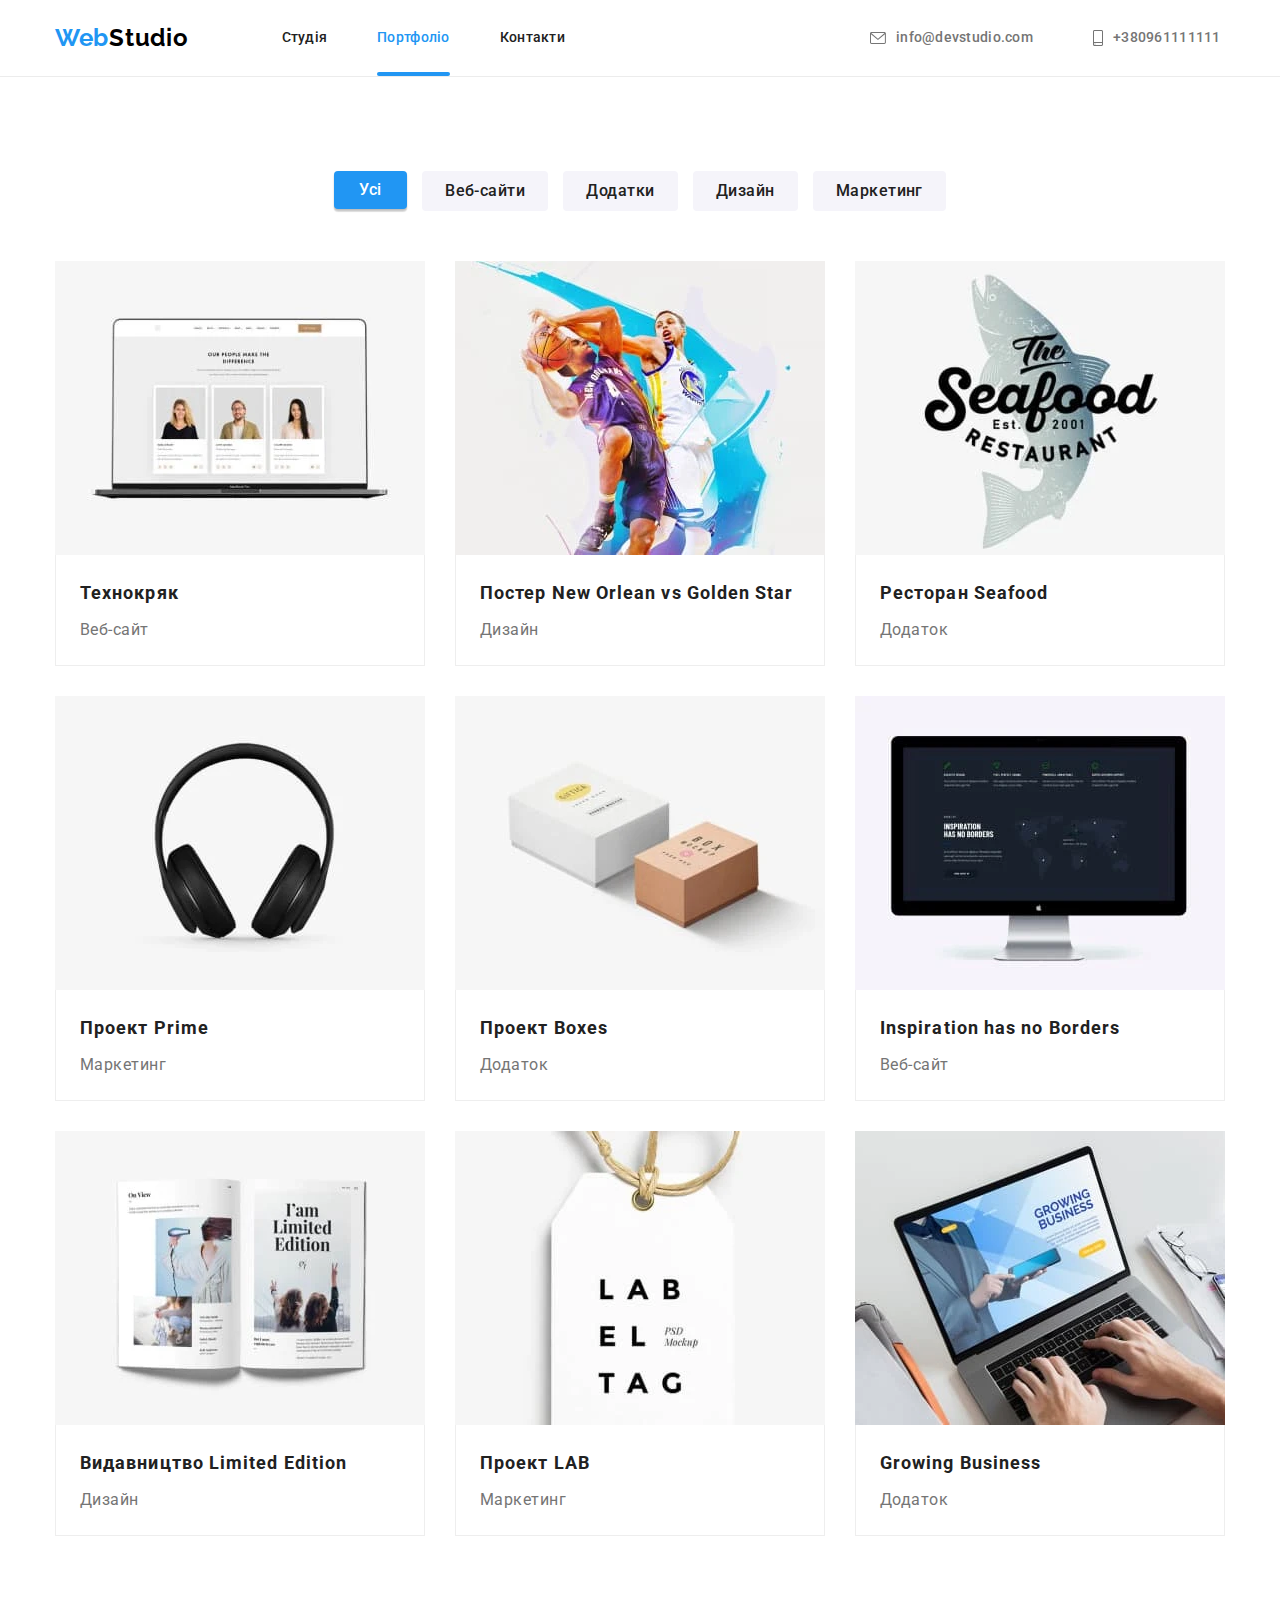
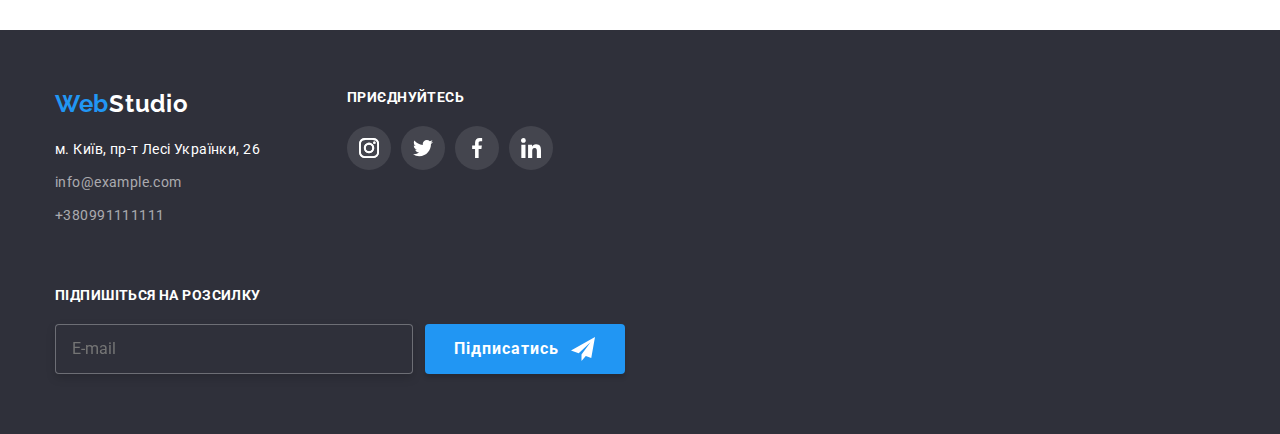
==== commit dc1b1e14: "fixed sections and containers" ====
--- a/portfolio.html
+++ b/portfolio.html
@@ -123,18 +123,24 @@
                         <a href="">
                             <div class="product">
                                 <picture>
-                                    <source media="(min-width: 1200px)" srcset="./images/portfolio/portfolio-1_lg.webp 1x, ./images/portfolio/portfolio-1_lg@2x.webp 2x,"
-                                        type="image/webp" />
+                                    <source media="(min-width: 1200px)" srcset="./images/portfolio/portfolio-1_lg.webp 1x, ./images/portfolio/portfolio-1_lg@2x.webp 2x"
+                                        type="image/webp" 
+                                    />
                                     <source media="(min-width: 1200px)" srcset="./images/portfolio/portfolio-1_lg.jpg 1x, ./images/portfolio/portfolio-1_lg@2x.jpg 2x"
-                                        type="image/jpg" />
-                                    <source media="(min-width: 768px)" srcset="./images/portfolio/portfolio-1_md.webp 1x, ./images/portfolio/portfolio-1_md@2x.webp 2x,"
-                                        type="image/webp" />
+                                        type="image/jpg" 
+                                    />
+                                    <source media="(min-width: 768px)" srcset="./images/portfolio/portfolio-1_md.webp 1x, ./images/portfolio/portfolio-1_md@2x.webp 2x"
+                                        type="image/webp" 
+                                    />
                                     <source media="(min-width: 768px)" srcset="./images/portfolio/portfolio-1_md.jpg 1x, ./images/portfolio/portfolio-1_md@2x.jpg 2x"
-                                        type="image/jpg" />
-                                    <source media="(max-width: 767px)" srcset="./images/portfolio/portfolio-1_sm.webp 1x, ./images/portfolio/portfolio-1_sm@2x.webp 2x,"
-                                        type="image/webp" />
+                                        type="image/jpg" 
+                                    />
+                                    <source media="(max-width: 767px)" srcset="./images/portfolio/portfolio-1_sm.webp 1x, ./images/portfolio/portfolio-1_sm@2x.webp 2x"
+                                        type="image/webp" 
+                                    />
                                     <source media="(max-width: 767px)" srcset="./images/portfolio/portfolio-1_sm.jpg 1x, ./images/portfolio/portfolio-1_sm@2x.jpg 2x"
-                                        type="image/jpg" />
+                                        type="image/jpg" 
+                                    />
                                     <img src="./images/portfolio/portfolio-1_sm.jpg" alt="Фото роботи Технокряк" width="450" height="294">
                                 </picture>                                
                                 <div class="overlay">
@@ -158,23 +164,29 @@
                             <div class="product">
                                 <picture>
                                     <source media="(min-width: 1200px)"
-                                        srcset="./images/portfolio/portfolio-2_lg.webp 1x, ./images/portfolio/portfolio-2_lg@2x.webp 2x,"
-                                        type="image/webp" />
+                                        srcset="./images/portfolio/portfolio-2_lg.webp 1x, ./images/portfolio/portfolio-2_lg@2x.webp 2x"
+                                        type="image/webp" 
+                                    />
                                     <source media="(min-width: 1200px)"
                                         srcset="./images/portfolio/portfolio-2_lg.jpg 1x, ./images/portfolio/portfolio-2_lg@2x.jpg 2x"
-                                        type="image/jpg" />
-                                    <source media="(min-width: 768px)"
-                                        srcset="./images/portfolio/portfolio-2_md.webp 1x, ./images/portfolio/portfolio-2_md@2x.webp 2x,"
-                                        type="image/webp" />
+                                        type="image/jpg" 
+                                    />
+                                    <source media="(min-width: 768px)"
+                                        srcset="./images/portfolio/portfolio-2_md.webp 1x, ./images/portfolio/portfolio-2_md@2x.webp 2x"
+                                        type="image/webp" 
+                                    />
                                     <source media="(min-width: 768px)"
                                         srcset="./images/portfolio/portfolio-2_md.jpg 1x, ./images/portfolio/portfolio-2_md@2x.jpg 2x"
-                                        type="image/jpg" />
-                                    <source media="(max-width: 767px)"
-                                        srcset="./images/portfolio/portfolio-2_sm.webp 1x, ./images/portfolio/portfolio-2_sm@2x.webp 2x,"
-                                        type="image/webp" />
+                                        type="image/jpg" 
+                                    />
+                                    <source media="(max-width: 767px)"
+                                        srcset="./images/portfolio/portfolio-2_sm.webp 1x, ./images/portfolio/portfolio-2_sm@2x.webp 2x"
+                                        type="image/webp" 
+                                    />
                                     <source media="(max-width: 767px)"
                                         srcset="./images/portfolio/portfolio-2_sm.jpg 1x, ./images/portfolio/portfolio-2_sm@2x.jpg 2x"
-                                        type="image/jpg" />
+                                        type="image/jpg" 
+                                    />
                                     <img src="./images/portfolio/portfolio-2_sm.jpg" alt="Фото роботи Постер New Orlean vs Golden Star" width="450" height="294">
                                 </picture>                                
                                 <div class="overlay">
@@ -197,23 +209,29 @@
                             <div class="product">
                                 <picture>
                                     <source media="(min-width: 1200px)"
-                                        srcset="./images/portfolio/portfolio-3_lg.webp 1x, ./images/portfolio/portfolio-3_lg@2x.webp 2x,"
-                                        type="image/webp" />
+                                        srcset="./images/portfolio/portfolio-3_lg.webp 1x, ./images/portfolio/portfolio-3_lg@2x.webp 2x"
+                                        type="image/webp" 
+                                    />
                                     <source media="(min-width: 1200px)"
                                         srcset="./images/portfolio/portfolio-3_lg.jpg 1x, ./images/portfolio/portfolio-3_lg@2x.jpg 2x"
-                                        type="image/jpg" />
-                                    <source media="(min-width: 768px)"
-                                        srcset="./images/portfolio/portfolio-3_md.webp 1x, ./images/portfolio/portfolio-3_md@2x.webp 2x,"
-                                        type="image/webp" />
+                                        type="image/jpg" 
+                                    />
+                                    <source media="(min-width: 768px)"
+                                        srcset="./images/portfolio/portfolio-3_md.webp 1x, ./images/portfolio/portfolio-3_md@2x.webp 2x"
+                                        type="image/webp" 
+                                    />
                                     <source media="(min-width: 768px)"
                                         srcset="./images/portfolio/portfolio-3_md.jpg 1x, ./images/portfolio/portfolio-3_md@2x.jpg 2x"
-                                        type="image/jpg" />
-                                    <source media="(max-width: 767px)"
-                                        srcset="./images/portfolio/portfolio-3_sm.webp 1x, ./images/portfolio/portfolio-3_sm@2x.webp 2x,"
-                                        type="image/webp" />
+                                        type="image/jpg" 
+                                    />
+                                    <source media="(max-width: 767px)"
+                                        srcset="./images/portfolio/portfolio-3_sm.webp 1x, ./images/portfolio/portfolio-3_sm@2x.webp 2x"
+                                        type="image/webp" 
+                                    />
                                     <source media="(max-width: 767px)"
                                         srcset="./images/portfolio/portfolio-3_sm.jpg 1x, ./images/portfolio/portfolio-3_sm@2x.jpg 2x"
-                                        type="image/jpg" />
+                                        type="image/jpg" 
+                                    />
                                     <img src="./images/portfolio/portfolio-3_sm.jpg" alt="Фото роботи Ресторан Seafood" width="450"
                                         height="294">
                                 </picture>
@@ -237,23 +255,29 @@
                             <div class="product">
                                 <picture>
                                     <source media="(min-width: 1200px)"
-                                        srcset="./images/portfolio/portfolio-4_lg.webp 1x, ./images/portfolio/portfolio-4_lg@2x.webp 2x,"
-                                        type="image/webp" />
+                                        srcset="./images/portfolio/portfolio-4_lg.webp 1x, ./images/portfolio/portfolio-4_lg@2x.webp 2x"
+                                        type="image/webp" 
+                                    />
                                     <source media="(min-width: 1200px)"
                                         srcset="./images/portfolio/portfolio-4_lg.jpg 1x, ./images/portfolio/portfolio-4_lg@2x.jpg 2x"
-                                        type="image/jpg" />
-                                    <source media="(min-width: 768px)"
-                                        srcset="./images/portfolio/portfolio-4_md.webp 1x, ./images/portfolio/portfolio-4_md@2x.webp 2x,"
-                                        type="image/webp" />
+                                        type="image/jpg" 
+                                    />
+                                    <source media="(min-width: 768px)"
+                                        srcset="./images/portfolio/portfolio-4_md.webp 1x, ./images/portfolio/portfolio-4_md@2x.webp 2x"
+                                        type="image/webp" 
+                                    />
                                     <source media="(min-width: 768px)"
                                         srcset="./images/portfolio/portfolio-4_md.jpg 1x, ./images/portfolio/portfolio-4_md@2x.jpg 2x"
-                                        type="image/jpg" />
-                                    <source media="(max-width: 767px)"
-                                        srcset="./images/portfolio/portfolio-4_sm.webp 1x, ./images/portfolio/portfolio-4_sm@2x.webp 2x,"
-                                        type="image/webp" />
+                                        type="image/jpg" 
+                                    />
+                                    <source media="(max-width: 767px)"
+                                        srcset="./images/portfolio/portfolio-4_sm.webp 1x, ./images/portfolio/portfolio-4_sm@2x.webp 2x"
+                                        type="image/webp" 
+                                    />
                                     <source media="(max-width: 767px)"
                                         srcset="./images/portfolio/portfolio-4_sm.jpg 1x, ./images/portfolio/portfolio-4_sm@2x.jpg 2x"
-                                        type="image/jpg" />
+                                        type="image/jpg" 
+                                    />
                                     <img src="./images/portfolio/portfolio-4_sm.jpg" alt="Фото роботи роект Prime" width="450" height="294">
                                 </picture>
                                 <div class="overlay">
@@ -276,23 +300,29 @@
                             <div class="product">
                                 <picture>
                                     <source media="(min-width: 1200px)"
-                                        srcset="./images/portfolio/portfolio-5_lg.webp 1x, ./images/portfolio/portfolio-5_lg@2x.webp 2x,"
-                                        type="image/webp" />
+                                        srcset="./images/portfolio/portfolio-5_lg.webp 1x, ./images/portfolio/portfolio-5_lg@2x.webp 2x"
+                                        type="image/webp" 
+                                    />
                                     <source media="(min-width: 1200px)"
                                         srcset="./images/portfolio/portfolio-5_lg.jpg 1x, ./images/portfolio/portfolio-5_lg@2x.jpg 2x"
-                                        type="image/jpg" />
-                                    <source media="(min-width: 768px)"
-                                        srcset="./images/portfolio/portfolio-5_md.webp 1x, ./images/portfolio/portfolio-5_md@2x.webp 2x,"
-                                        type="image/webp" />
+                                        type="image/jpg" 
+                                    />
+                                    <source media="(min-width: 768px)"
+                                        srcset="./images/portfolio/portfolio-5_md.webp 1x, ./images/portfolio/portfolio-5_md@2x.webp 2x"
+                                        type="image/webp" 
+                                    />
                                     <source media="(min-width: 768px)"
                                         srcset="./images/portfolio/portfolio-5_md.jpg 1x, ./images/portfolio/portfolio-5_md@2x.jpg 2x"
-                                        type="image/jpg" />
-                                    <source media="(max-width: 767px)"
-                                        srcset="./images/portfolio/portfolio-5_sm.webp 1x, ./images/portfolio/portfolio-5_sm@2x.webp 2x,"
-                                        type="image/webp" />
+                                        type="image/jpg" 
+                                    />
+                                    <source media="(max-width: 767px)"
+                                        srcset="./images/portfolio/portfolio-5_sm.webp 1x, ./images/portfolio/portfolio-5_sm@2x.webp 2x"
+                                        type="image/webp" 
+                                    />
                                     <source media="(max-width: 767px)"
                                         srcset="./images/portfolio/portfolio-5_sm.jpg 1x, ./images/portfolio/portfolio-5_sm@2x.jpg 2x"
-                                        type="image/jpg" />
+                                        type="image/jpg" 
+                                    />
                                     <img src="./images/portfolio/portfolio-5_sm.jpg" alt="Фото роботи Проект Boxes" width="450" height="294">
                                 </picture>                                
                                 <div class="overlay">
@@ -315,23 +345,29 @@
                             <div class="product">
                                 <picture>
                                     <source media="(min-width: 1200px)"
-                                        srcset="./images/portfolio/portfolio-6_lg.webp 1x, ./images/portfolio/portfolio-6_lg@2x.webp 2x,"
-                                        type="image/webp" />
+                                        srcset="./images/portfolio/portfolio-6_lg.webp 1x, ./images/portfolio/portfolio-6_lg@2x.webp 2x"
+                                        type="image/webp" 
+                                    />
                                     <source media="(min-width: 1200px)"
                                         srcset="./images/portfolio/portfolio-6_lg.jpg 1x, ./images/portfolio/portfolio-6_lg@2x.jpg 2x"
-                                        type="image/jpg" />
-                                    <source media="(min-width: 768px)"
-                                        srcset="./images/portfolio/portfolio-6_md.webp 1x, ./images/portfolio/portfolio-6_md@2x.webp 2x,"
-                                        type="image/webp" />
+                                        type="image/jpg" 
+                                    />
+                                    <source media="(min-width: 768px)"
+                                        srcset="./images/portfolio/portfolio-6_md.webp 1x, ./images/portfolio/portfolio-6_md@2x.webp 2x"
+                                        type="image/webp" 
+                                    />
                                     <source media="(min-width: 768px)"
                                         srcset="./images/portfolio/portfolio-6_md.jpg 1x, ./images/portfolio/portfolio-6_md@2x.jpg 2x"
-                                        type="image/jpg" />
-                                    <source media="(max-width: 767px)"
-                                        srcset="./images/portfolio/portfolio-6_sm.webp 1x, ./images/portfolio/portfolio-6_sm@2x.webp 2x,"
-                                        type="image/webp" />
+                                        type="image/jpg" 
+                                    />
+                                    <source media="(max-width: 767px)"
+                                        srcset="./images/portfolio/portfolio-6_sm.webp 1x, ./images/portfolio/portfolio-6_sm@2x.webp 2x"
+                                        type="image/webp" 
+                                    />
                                     <source media="(max-width: 767px)"
                                         srcset="./images/portfolio/portfolio-6_sm.jpg 1x, ./images/portfolio/portfolio-6_sm@2x.jpg 2x"
-                                        type="image/jpg" />
+                                        type="image/jpg" 
+                                    />
                                     <img src="./images/portfolio/portfolio-6_sm.jpg" alt="Фото роботи Inspiration has no Borders" width="450" height="294">
                                 </picture>
                                 <div class="overlay">
@@ -354,23 +390,29 @@
                             <div class="product">
                                 <picture>
                                     <source media="(min-width: 1200px)"
-                                        srcset="./images/portfolio/portfolio-7_lg.webp 1x, ./images/portfolio/portfolio-7_lg@2x.webp 2x,"
-                                        type="image/webp" />
+                                        srcset="./images/portfolio/portfolio-7_lg.webp 1x, ./images/portfolio/portfolio-7_lg@2x.webp 2x"
+                                        type="image/webp" 
+                                    />
                                     <source media="(min-width: 1200px)"
                                         srcset="./images/portfolio/portfolio-7_lg.jpg 1x, ./images/portfolio/portfolio-7_lg@2x.jpg 2x"
-                                        type="image/jpg" />
-                                    <source media="(min-width: 768px)"
-                                        srcset="./images/portfolio/portfolio-7_md.webp 1x, ./images/portfolio/portfolio-7_md@2x.webp 2x,"
-                                        type="image/webp" />
+                                        type="image/jpg" 
+                                    />
+                                    <source media="(min-width: 768px)"
+                                        srcset="./images/portfolio/portfolio-7_md.webp 1x, ./images/portfolio/portfolio-7_md@2x.webp 2x"
+                                        type="image/webp" 
+                                    />
                                     <source media="(min-width: 768px)"
                                         srcset="./images/portfolio/portfolio-7_md.jpg 1x, ./images/portfolio/portfolio-7_md@2x.jpg 2x"
-                                        type="image/jpg" />
-                                    <source media="(max-width: 767px)"
-                                        srcset="./images/portfolio/portfolio-7_sm.webp 1x, ./images/portfolio/portfolio-7_sm@2x.webp 2x,"
-                                        type="image/webp" />
+                                        type="image/jpg" 
+                                    />
+                                    <source media="(max-width: 767px)"
+                                        srcset="./images/portfolio/portfolio-7_sm.webp 1x, ./images/portfolio/portfolio-7_sm@2x.webp 2x"
+                                        type="image/webp" 
+                                    />
                                     <source media="(max-width: 767px)"
                                         srcset="./images/portfolio/portfolio-7_sm.jpg 1x, ./images/portfolio/portfolio-7_sm@2x.jpg 2x"
-                                        type="image/jpg" />
+                                        type="image/jpg" 
+                                    />
                                     <img src="./images/portfolio/portfolio-7_sm.jpg" alt="Фото роботи Видавництво Limited Edition" width="450"
                                         height="294">
                                 </picture>
@@ -394,23 +436,29 @@
                             <div class="product">
                                 <picture>
                                     <source media="(min-width: 1200px)"
-                                        srcset="./images/portfolio/portfolio-8_lg.webp 1x, ./images/portfolio/portfolio-8_lg@2x.webp 2x,"
-                                        type="image/webp" />
+                                        srcset="./images/portfolio/portfolio-8_lg.webp 1x, ./images/portfolio/portfolio-8_lg@2x.webp 2x"
+                                        type="image/webp" 
+                                    />
                                     <source media="(min-width: 1200px)"
                                         srcset="./images/portfolio/portfolio-8_lg.jpg 1x, ./images/portfolio/portfolio-8_lg@2x.jpg 2x"
-                                        type="image/jpg" />
-                                    <source media="(min-width: 768px)"
-                                        srcset="./images/portfolio/portfolio-8_md.webp 1x, ./images/portfolio/portfolio-8_md@2x.webp 2x,"
-                                        type="image/webp" />
+                                        type="image/jpg" 
+                                    />
+                                    <source media="(min-width: 768px)"
+                                        srcset="./images/portfolio/portfolio-8_md.webp 1x, ./images/portfolio/portfolio-8_md@2x.webp 2x"
+                                        type="image/webp" 
+                                    />
                                     <source media="(min-width: 768px)"
                                         srcset="./images/portfolio/portfolio-8_md.jpg 1x, ./images/portfolio/portfolio-8_md@2x.jpg 2x"
-                                        type="image/jpg" />
-                                    <source media="(max-width: 767px)"
-                                        srcset="./images/portfolio/portfolio-8_sm.webp 1x, ./images/portfolio/portfolio-8_sm@2x.webp 2x,"
-                                        type="image/webp" />
+                                        type="image/jpg" 
+                                    />
+                                    <source media="(max-width: 767px)"
+                                        srcset="./images/portfolio/portfolio-8_sm.webp 1x, ./images/portfolio/portfolio-8_sm@2x.webp 2x"
+                                        type="image/webp" 
+                                    />
                                     <source media="(max-width: 767px)"
                                         srcset="./images/portfolio/portfolio-8_sm.jpg 1x, ./images/portfolio/portfolio-8_sm@2x.jpg 2x"
-                                        type="image/jpg" />
+                                        type="image/jpg" 
+                                    />
                                     <img src="./images/portfolio/portfolio-8_sm.jpg" alt="Фото роботи Проект LAB" width="450"
                                         height="294">
                                 </picture>                            
@@ -434,23 +482,29 @@
                             <div class="product">
                                 <picture>
                                     <source media="(min-width: 1200px)"
-                                        srcset="./images/portfolio/portfolio-9_lg.webp 1x, ./images/portfolio/portfolio-9_lg@2x.webp 2x,"
-                                        type="image/webp" />
+                                        srcset="./images/portfolio/portfolio-9_lg.webp 1x, ./images/portfolio/portfolio-9_lg@2x.webp 2x"
+                                        type="image/webp" 
+                                    />
                                     <source media="(min-width: 1200px)"
                                         srcset="./images/portfolio/portfolio-9_lg.jpg 1x, ./images/portfolio/portfolio-9_lg@2x.jpg 2x"
-                                        type="image/jpg" />
-                                    <source media="(min-width: 768px)"
-                                        srcset="./images/portfolio/portfolio-9_md.webp 1x, ./images/portfolio/portfolio-9_md@2x.webp 2x,"
-                                        type="image/webp" />
+                                        type="image/jpg" 
+                                    />
+                                    <source media="(min-width: 768px)"
+                                        srcset="./images/portfolio/portfolio-9_md.webp 1x, ./images/portfolio/portfolio-9_md@2x.webp 2x"
+                                        type="image/webp" 
+                                    />
                                     <source media="(min-width: 768px)"
                                         srcset="./images/portfolio/portfolio-9_md.jpg 1x, ./images/portfolio/portfolio-9_md@2x.jpg 2x"
-                                        type="image/jpg" />
-                                    <source media="(max-width: 767px)"
-                                        srcset="./images/portfolio/portfolio-9_sm.webp 1x, ./images/portfolio/portfolio-9_sm@2x.webp 2x,"
-                                        type="image/webp" />
+                                        type="image/jpg" 
+                                    />
+                                    <source media="(max-width: 767px)"
+                                        srcset="./images/portfolio/portfolio-9_sm.webp 1x, ./images/portfolio/portfolio-9_sm@2x.webp 2x"
+                                        type="image/webp" 
+                                    />
                                     <source media="(max-width: 767px)"
                                         srcset="./images/portfolio/portfolio-9_sm.jpg 1x, ./images/portfolio/portfolio-9_sm@2x.jpg 2x"
-                                        type="image/jpg" />
+                                        type="image/jpg" 
+                                    />
                                     <img src="./images/portfolio/portfolio-9_sm.jpg" alt="Фото роботи Growing Business" width="450" height="294">
                                 </picture>
                                 <div class="overlay">
@@ -539,9 +593,7 @@
             <div class="holder__input">
                 <strong class="footer-title">Підпишіться на розсилку</strong>
                 <form class="footer__form">
-                    <label>
-                        <input class="footer__placeholder" type="email" name="email" placeholder="E-mail" />
-                    </label>
+                    <input class="footer__placeholder" type="email" name="email" placeholder="E-mail" />
                     <button type="submit" class="btn btn--sabmit">
                         Підписатись
                         <svg class="btn__icon" width="24" height="24">
--- a/CSS/main.min.css
+++ b/CSS/main.min.css
@@ -1 +1 @@
-:root{--primary-text-color: #212121;--text-color-logo: #000000;--title-text-color: #757575;--secondary-title-text-color: #AFB1B8;--accent-color: #2196F3;--section-background-colour: #2F303A;--main-page-color: #FFFFFF;--secondary-backgraund-color: #F5F4FA;--hero_btn-backgraund-color: #188CE8;--items: 3;--indent: 30px;--timing-transform: 250ms cubic-bezier(0.4, 0, 0.2, 1);--timing-text-color: color 250ms cubic-bezier(0.4, 0, 0.2, 1);--timing-backgraund-color: backgraund-color 250ms cubic-bezier(0.4, 0, 0.2, 1)}.visually-hidden{position:absolute;white-space:nowrap;width:1px;height:1px;overflow:hidden;border:0;padding:0;clip:rect(0 0 0 0);-webkit-clip-path:inset(50%);clip-path:inset(50%);margin:-1px}body{font-family:"Roboto",sans-serif;font-style:normal;color:var(--primary-text-color);font-size:14px}body.no-scroll{overflow:hidden}html{-webkit-box-sizing:border-box;box-sizing:border-box}*,*::before,*::after{-webkit-box-sizing:inherit;box-sizing:inherit}.active:hover,.active:focus{color:var(--accent-color)}.heading{font-size:36px;line-height:1.17;text-align:center;letter-spacing:.03em;color:var(--primary-text-color)}.link{text-decoration:none;color:currentColor}h1,h2,h3,h4,p{margin:0}ul{padding:0;margin:0}img{display:block;max-width:100%;height:auto}a{text-decoration:none}.card-set{display:-webkit-box;display:-ms-flexbox;display:flex;-ms-flex-wrap:wrap;flex-wrap:wrap;margin:calc(-1*var(--indent)/2);--items: 1}@media(min-width: 768px){.card-set{--items: 2}}@media(min-width: 1200px){.card-set{--items: 3}}.card-set__item{margin:calc(var(--indent)/2);-ms-flex-preferred-size:calc((100% - var(--indent)*var(--items))/var(--items));flex-basis:calc((100% - var(--indent)*var(--items))/var(--items));width:450px}@media(min-width: 768px){.card-set__item{width:354px}}@media(min-width: 1200px){.card-set__item{width:370px}}.card-set__heading{margin-top:0px;margin-bottom:10px;text-align:center;width:100%;font-weight:700;font-size:14px;line-height:1.14;letter-spacing:.03em;text-transform:uppercase;color:var(--primary-text-color)}@media(min-width: 768px){.card-set__heading{text-align:left}}.card-set__text{margin-top:0;margin-bottom:0;width:100%;font-size:14px;line-height:1.71;letter-spacing:.03em;color:var(--title-text-color)}.card-set__icon{display:-webkit-box;display:-ms-flexbox;display:flex;-webkit-box-pack:center;-ms-flex-pack:center;justify-content:center;-webkit-box-align:center;-ms-flex-align:center;align-items:center;margin-bottom:30px;border-radius:4px;width:100%;height:120px;background-color:var(--secondary-backgraund-color)}.product{position:relative;overflow:hidden}.overlay{position:absolute;top:0;left:0;width:100%;padding:63px 24px;opacity:0;-webkit-transform:translateY(100%);transform:translateY(100%);-webkit-transition:-webkit-transform 250ms cubic-bezier(0.4, 0, 0.2, 1);transition:-webkit-transform 250ms cubic-bezier(0.4, 0, 0.2, 1);transition:transform 250ms cubic-bezier(0.4, 0, 0.2, 1);transition:transform 250ms cubic-bezier(0.4, 0, 0.2, 1), -webkit-transform 250ms cubic-bezier(0.4, 0, 0.2, 1)}.overlay__text{font-family:"Roboto";font-style:normal;font-weight:400;font-size:18px;line-height:1.56;letter-spacing:.03em;color:var(--main-page-color)}.card-portfolio:hover .overlay,.card-portfolio:focus .overlay{-webkit-transform:translateY(0);transform:translateY(0);background-color:rgba(33,150,243,.9);opacity:1}.btn{width:200px;height:50px;font-weight:700;font-size:16px;line-height:1.88;letter-spacing:.06em;color:var(--main-page-color);background-color:var(--accent-color);-webkit-box-shadow:0px 4px 4px rgba(0,0,0,.15);box-shadow:0px 4px 4px rgba(0,0,0,.15);border-radius:4px;border:rgba(0,0,0,0)}.btn--order{margin-top:30px;display:inline-block;-webkit-transition:var(--timing-backgraund-color),var(--timing-text-color);transition:var(--timing-backgraund-color),var(--timing-text-color)}.btn--order:hover,.btn--order:focus,.btn--modal:focus,.btn--modal:hover{background-color:var(--hero_btn-backgraund-color);border:rgba(0,0,0,0)}.btn--sabmit{display:-webkit-box;display:-ms-flexbox;display:flex;width:200px;height:50px;padding-top:10px;padding-right:28px;padding-bottom:10px;padding-left:29px;margin:0;background:var(--accent-color);color:var(--main-page-color);font-style:normal;font-weight:700;font-size:16px;line-height:1.88;border:rgba(0,0,0,0);-webkit-box-shadow:0px 4px 4px rgba(0,0,0,.15);box-shadow:0px 4px 4px rgba(0,0,0,.15);border-radius:4px}.btn__icon{margin-left:12px}.btn--modal{margin-left:165px;outline:var(--accent-color);-webkit-transition:var(--timing-backgraund-color);transition:var(--timing-backgraund-color)}.btn-radio{list-style:none;display:-webkit-box;display:-ms-flexbox;display:flex;-ms-flex-wrap:wrap;flex-wrap:wrap;margin-bottom:50px;row-gap:8px;-webkit-column-gap:15px;-moz-column-gap:15px;column-gap:15px;padding-left:0}@media(min-width: 768px){.btn-radio{-webkit-box-pack:center;-ms-flex-pack:center;justify-content:center}}.btn-radio__list{font-family:inherit;font-style:normal;padding:6px 22px;min-width:73px;cursor:pointer;text-align:center;letter-spacing:.03em;border-radius:4px;border:1px solid rgba(0,0,0,0);font-weight:500;font-size:16px;line-height:1.6;letter-spacing:.03em;color:var(--primary-text-color);background-color:var(--secondary-backgraund-color);-webkit-transition:var(--timing-text-color),var(--timing-backgraund-color);transition:var(--timing-text-color),var(--timing-backgraund-color)}.btn-radio__list:hover,.btn-radio__list:focus{background-color:var(--accent-color);color:var(--main-page-color)}.btn-radio__list--current{-webkit-transition:var(--timing-text-color),var(--timing-backgraund-color),border 250ms cubic-bezier(0.4, 0, 0.2, 1),-webkit-box-shadow 250ms cubic-bezier(0.4, 0, 0.2, 1);transition:var(--timing-text-color),var(--timing-backgraund-color),border 250ms cubic-bezier(0.4, 0, 0.2, 1),-webkit-box-shadow 250ms cubic-bezier(0.4, 0, 0.2, 1);transition:var(--timing-text-color),var(--timing-backgraund-color),border 250ms cubic-bezier(0.4, 0, 0.2, 1),box-shadow 250ms cubic-bezier(0.4, 0, 0.2, 1);transition:var(--timing-text-color),var(--timing-backgraund-color),border 250ms cubic-bezier(0.4, 0, 0.2, 1),box-shadow 250ms cubic-bezier(0.4, 0, 0.2, 1),-webkit-box-shadow 250ms cubic-bezier(0.4, 0, 0.2, 1);background-color:var(--accent-color);color:var(--main-page-color);border:none;-webkit-box-shadow:0px 3px 1px rgba(0,0,0,.1),0px 1px 2px rgba(0,0,0,.08),0px 2px 2px rgba(0,0,0,.12);box-shadow:0px 3px 1px rgba(0,0,0,.1),0px 1px 2px rgba(0,0,0,.08),0px 2px 2px rgba(0,0,0,.12)}.btn-radio__list--current:hover,.btn-radio__list--current:focus{background-color:var(--accent-color);color:var(--main-page-color);border:none;-webkit-box-shadow:0px 3px 1px rgba(0,0,0,.1),0px 1px 2px rgba(0,0,0,.08),0px 2px 2px rgba(0,0,0,.12);box-shadow:0px 3px 1px rgba(0,0,0,.1),0px 1px 2px rgba(0,0,0,.08),0px 2px 2px rgba(0,0,0,.12)}.mobile-menu{display:-webkit-box;display:-ms-flexbox;display:flex;-webkit-box-orient:vertical;-webkit-box-direction:normal;-ms-flex-direction:column;flex-direction:column;position:fixed;top:0;left:0;width:100%;height:100%;padding:48px 40px;background-color:var(--main-page-color);-webkit-transform:translateX(100%);transform:translateX(100%);-webkit-transition:-webkit-transform var(--timing-transform);transition:-webkit-transform var(--timing-transform);transition:transform var(--timing-transform);transition:transform var(--timing-transform), -webkit-transform var(--timing-transform)}.mobile-menu.is-open{-webkit-transform:translateX(0);transform:translateX(0)}.mobile-menu-nav{-webkit-box-orient:vertical;-webkit-box-direction:normal;-ms-flex-direction:column;flex-direction:column;-webkit-box-align:start;-ms-flex-align:start;align-items:flex-start;margin-bottom:auto}.mobile-menu-nav__item:not(:last-child){margin-bottom:32px}.mobile-menu-nav__item{font-family:"Roboto";font-style:normal;font-weight:500;font-size:40px;line-height:1.18;letter-spacing:.02em;color:var(--primary-text-color)}.mobile-menu-contacts{-webkit-box-orient:vertical;-webkit-box-direction:normal;-ms-flex-direction:column;flex-direction:column;-webkit-box-align:start;-ms-flex-align:start;align-items:flex-start;margin-bottom:64px}.mobile-menu-contacts__item{font-family:"Roboto";font-style:normal;font-weight:500;font-size:24px;line-height:1.18;letter-spacing:.02em;color:var(--title-text-color)}.mobile-menu-contacts__item:not(:last-child){margin-bottom:32px}.mobile-menu-contacts__item .touch{font-size:34px;color:var(--accent-color)}.mobile-menu-socials{display:-webkit-box;display:-ms-flexbox;display:flex;-ms-flex-wrap:wrap;flex-wrap:wrap;-webkit-box-align:center;-ms-flex-align:center;align-items:center;gap:10px;font-family:"Roboto";font-style:normal;font-weight:500;font-size:18px;line-height:1.22;letter-spacing:.02em;color:var(--accent-color)}.mobile-menu-socials__item:not(:last-child) .mobile-menu-socials__link{border-right:1px solid rgba(33,33,33,.2);padding-right:10px}.btn-mobile-menu{background-color:rgba(0,0,0,0);border:none;width:40px;height:40px;display:-webkit-box;display:-ms-flexbox;display:flex;-webkit-box-align:center;-ms-flex-align:center;align-items:center;-webkit-box-pack:center;-ms-flex-pack:center;justify-content:center;margin-left:auto;z-index:100}@media(min-width: 768px){.btn-mobile-menu{display:none}}.btn-mobile-menu__close{opacity:0;-webkit-transition:-webkit-transform var(--timing-transform);transition:-webkit-transform var(--timing-transform);transition:transform var(--timing-transform);transition:transform var(--timing-transform), -webkit-transform var(--timing-transform)}.btn-mobile-menu__icon:hover>.btn-mobile-menu__close,.btn-mobile-menu__icon:focus>.btn-mobile-menu__close{fill:var(--accent-color);-webkit-transition:var(--timing-transform);transition:var(--timing-transform)}.btn-mobile-menu.is-open .btn-mobile-menu__close{opacity:1}.btn-mobile-menu__burger{-webkit-transition:-webkit-transform var(--timing-transform);transition:-webkit-transform var(--timing-transform);transition:transform var(--timing-transform);transition:transform var(--timing-transform), -webkit-transform var(--timing-transform)}.btn-mobile-menu__icon:hover>.btn-mobile-menu__burger,.btn-mobile-menu__icon:focus>.btn-mobile-menu__burger{fill:var(--accent-color);-webkit-transition:var(--timing-transform);transition:var(--timing-transform)}.btn-mobile-menu.is-open .btn-mobile-menu__burger{opacity:0}.logo{font-family:"Raleway",sans-serif;font-weight:700;font-size:26px;line-height:1.19;letter-spacing:.03em;color:var(--accent-color);-webkit-transition:var(--timing-text-color);transition:var(--timing-text-color)}.logo:hover,.logo:focus{color:var(--accent-color)}.logo__dark{color:var(--text-color-logo)}.logo__light{color:var(--main-page-color)}.header-logo{padding-top:16px;padding-bottom:16px}@media(min-width: 768px){.header-logo{margin-right:93px;padding-top:26px;padding-bottom:26px}}@media(min-width: 1200px){.header-logo{padding-top:24px;padding-bottom:24px}}.footer-logo{margin-bottom:20px}.social-media{-webkit-box-pack:center;-ms-flex-pack:center;justify-content:center;width:206px;margin-right:auto;margin-left:auto}.social-media__item:not(:last-child){margin-right:10px}.social-media__link{display:-webkit-box;display:-ms-flexbox;display:flex;-webkit-box-align:center;-ms-flex-align:center;align-items:center;-webkit-box-pack:center;-ms-flex-pack:center;justify-content:center;width:44px;height:44px;border-color:var(--main-page-color);border-radius:50%;-webkit-transition:var(--timing-text-color),var(--timing-backgraund-color);transition:var(--timing-text-color),var(--timing-backgraund-color)}.social-media__link--dark{color:var(--main-page-color);background:rgba(255,255,255,.1)}.social-media__link--light{color:var(--secondary-title-text-color)}.social-media__link:hover,.social-media__link:focus{color:var(--main-page-color);background-color:var(--accent-color)}.social-media__icon{fill:currentColor}.section{padding-top:94px;padding-bottom:94px}.backdrop{position:fixed;top:0;left:0;z-index:1000;width:100%;height:100%;background-color:rgba(0,0,0,.25);opacity:1;visibility:visible;pointer-events:initial;-webkit-transition:opacity var(--timing-transform) visibility var(--timing-transform);transition:opacity var(--timing-transform) visibility var(--timing-transform)}.backdrop.is-hidden{opacity:0;visibility:hidden;pointer-events:none}.modal{position:absolute;top:50%;left:50%;-webkit-transform:translate(-50%, -50%);transform:translate(-50%, -50%);width:450px;height:100%;background-color:var(--main-page-color)}@media(min-width: 1200px){.modal{width:528px}}.modal__hero-form{margin:40px;cursor:pointer;position:relative}@media screen and (min-width: 1200px){.modal__hero-form{width:448px}}.modal__close-btn{position:absolute;top:8px;right:8px;left:auto;-webkit-transform:translate(-50%, 50%);transform:translate(-50%, 50%);display:-webkit-box;display:-ms-flexbox;display:flex;-webkit-box-align:center;-ms-flex-align:center;align-items:center;-webkit-box-pack:center;-ms-flex-pack:center;justify-content:center;width:30px;height:30px;padding:0;background-color:var(--main-page-color);border:1px solid rgba(0,0,0,.1);-webkit-box-shadow:0px 1px 1px rgba(0,0,0,.14);box-shadow:0px 1px 1px rgba(0,0,0,.14);border-radius:50%;cursor:pointer}.modal__title{display:block;width:448px;margin-top:40px;margin-bottom:12px;margin-left:40px;font-weight:700;font-size:20px;line-height:1.15;text-align:center;letter-spacing:.03em;color:var(--primary-text-color)}.modal__inputs{display:-webkit-box;display:-ms-flexbox;display:flex;-webkit-box-orient:vertical;-webkit-box-direction:normal;-ms-flex-direction:column;flex-direction:column;position:relative;padding:0;margin-left:40px;margin-right:40px;font-weight:400;font-size:12px;line-height:1.17;letter-spacing:.01em;color:var(--title-text-color)}.modal__inputs:not(:last-child){margin-bottom:10px}.modal__inputs label{margin-bottom:4px}.modal__inputs textarea{margin:0;padding:0;width:100%;height:120px;border:1px solid rgba(33,33,33,.2);border-radius:4px}.modal__icon{position:absolute;margin:11px 12px;padding:0;-webkit-transform:translateY(100%);transform:translateY(100%);-webkit-transition:var(--timing-transform);transition:var(--timing-transform)}.modal__for-input{padding-top:12px;padding-right:10px;padding-bottom:12px;padding-left:42px;width:100%;height:40px;border:1px solid rgba(33,33,33,.2);border-radius:4px;outline:rgba(0,0,0,0);-webkit-transition:var(--timing-transform);transition:var(--timing-transform)}.modal__for-input:focus,.modal__hiro-textarea:focus{border-color:var(--accent-color)}.modal__for-input:focus~.modal__icon{fill:var(--accent-color)}.modal__hiro-textarea{outline:rgba(0,0,0,0);resize:none}.modal__inputs>.modal__hiro-textarea{padding:12px 16px;font-family:inherit;font-style:normal;font-weight:400;font-size:14px;line-height:16px;letter-spacing:.01em}.modal__close-btn:hover>.modal__close-icon,.modal__close-btn:focus>.modal__close-icon{fill:var(--accent-color);-webkit-transition:var(--timing-transform);transition:var(--timing-transform)}.contract{color:var(--accent-color);text-decoration:underline}.modal-checkbox{display:-webkit-box;display:-ms-flexbox;display:flex;-webkit-box-align:center;-ms-flex-align:center;align-items:center;-webkit-box-pack:center;-ms-flex-pack:center;justify-content:center;margin-top:20px;margin-bottom:30px;width:425px;height:24px;margin-left:52px;font-weight:400;font-size:14px;line-height:1.17;letter-spacing:.01em;color:var(--title-text-color);cursor:pointer}.modal-checkbox__custom{display:-webkit-inline-box;display:-ms-inline-flexbox;display:inline-flex;-webkit-box-align:center;-ms-flex-align:center;align-items:center;-webkit-box-pack:center;-ms-flex-pack:center;justify-content:center;width:16px;height:15px;margin-right:6px;outline:2px solid var(--primary-text-color);outline-offset:-2px;border-radius:2px;-webkit-transition:var(--timing-backgraund-color);transition:var(--timing-backgraund-color)}.modal-checkbox__icon{fill:var(--main-page-color)}.modal-checkbox__input:checked+.modal-checkbox__custom{background-color:var(--accent-color);outline:var(--accent-color)}.modal-checkbox__input:focus+.modal-checkbox__custom{outline:2px solid var(--accent-color);outline-offset:-2px;border-radius:2px}.modal-checkbox__agreement{-webkit-user-select:none;-moz-user-select:none;-ms-user-select:none;user-select:none}.header{background:var(--main-page-color);border:1px solid #ececec}.header__nav{display:-webkit-box;display:-ms-flexbox;display:flex;-webkit-box-align:center;-ms-flex-align:center;align-items:center;gap:84px}@media(min-width: 1200px){.header__nav{gap:305px}}.header-container{display:-webkit-box;display:-ms-flexbox;display:flex;-webkit-box-align:center;-ms-flex-align:center;align-items:center}.nav{display:none}@media(min-width: 768px){.nav{list-style:none;display:-webkit-box;display:-ms-flexbox;display:flex}.nav__icon{margin-right:8px;fill:currentColor;-webkit-transition:var(--timing-text-color);transition:var(--timing-text-color)}}@media(min-width: 768px)and (min-width: 1200px){.nav__icon{margin-right:10px}}@media(min-width: 768px){.nav--left{-webkit-box-orient:vertical;-webkit-box-direction:normal;-ms-flex-direction:column;flex-direction:column;gap:10px}}@media(min-width: 768px)and (min-width: 1200px){.nav--left{-webkit-box-orient:horizontal;-webkit-box-direction:normal;-ms-flex-direction:row;flex-direction:row;padding:21px 0}}@media(min-width: 768px){.nav__item:not(:last-child){margin-right:50px}}@media(min-width: 768px){.nav__link,.nav__item{font-weight:500;font-size:14px;line-height:1.14;letter-spacing:.02em;color:var(--primary-text-color);text-decoration:none;padding:32px 0;-webkit-transition:var(--timing-text-color);transition:var(--timing-text-color)}}@media(min-width: 768px){.nav__mail,.nav__tel{font-weight:500;font-size:12px;line-height:1.17;letter-spacing:.02em;color:var(--title-text-color);-webkit-transition:var(--timing-text-color);transition:var(--timing-text-color);display:-webkit-box;display:-ms-flexbox;display:flex;-webkit-box-orient:horizontal;-webkit-box-direction:normal;-ms-flex-direction:row;flex-direction:row;-webkit-box-align:center;-ms-flex-align:center;align-items:center}}@media(min-width: 768px)and (min-width: 1200px){.nav__mail,.nav__tel{display:-webkit-box;display:-ms-flexbox;display:flex;-webkit-box-align:center;-ms-flex-align:center;align-items:center;-webkit-box-pack:center;-ms-flex-pack:center;justify-content:center;width:100%;height:100%;padding:32px 0;font-size:14px;line-height:1.14;padding:32px 0}}@media(min-width: 768px)and (min-width: 1200px){.nav__group{margin-right:50px}}.nav--current{color:var(--accent-color)}.nav__item{position:relative}.nav__item .nav--current::after{content:"";position:absolute;bottom:0px;left:0;width:100%;height:4px;background:var(--accent-color);border-radius:2px}.list{list-style:none;display:-webkit-box;display:-ms-flexbox;display:flex}@media(min-width: 1200px){.list{-webkit-box-align:start;-ms-flex-align:start;align-items:flex-start;-webkit-box-pack:justify;-ms-flex-pack:justify;justify-content:space-between}}.hero{text-align:center;padding-top:200px;padding-bottom:200px;max-width:1600px;margin-left:auto;margin-right:auto;background-color:var(--section-background-colour);background-repeat:no-repeat;background-position:center;background-size:cover;background-image:-webkit-gradient(linear, left top, right top, from(rgba(47, 48, 58, 0.4)), to(rgba(47, 48, 58, 0.4))),url(../images/hero/hero_sm.jpg);background-image:linear-gradient(to right, rgba(47, 48, 58, 0.4), rgba(47, 48, 58, 0.4)),url(../images/hero/hero_sm.jpg)}@media(min-device-pixel-ratio: 2),(-webkit-min-device-pixel-ratio: 2),(min-resolution: 192dpi),(min-resolution: 2dppx){.hero{background-image:-webkit-gradient(linear, left top, right top, from(rgba(47, 48, 58, 0.4)), to(rgba(47, 48, 58, 0.4))),url(../images/hero/hero_sm@2x.jpg);background-image:linear-gradient(to right, rgba(47, 48, 58, 0.4), rgba(47, 48, 58, 0.4)),url(../images/hero/hero_sm@2x.jpg)}}@media screen and (min-width: 768px){.hero{background-image:-webkit-gradient(linear, left top, right top, from(rgba(47, 48, 58, 0.4)), to(rgba(47, 48, 58, 0.4))),url(../images/hero/hero_md.jpg);background-image:linear-gradient(to right, rgba(47, 48, 58, 0.4), rgba(47, 48, 58, 0.4)),url(../images/hero/hero_md.jpg)}}@media screen and (min-width: 768px)and (min-device-pixel-ratio: 2),screen and (min-width: 768px)and (-webkit-min-device-pixel-ratio: 2),screen and (min-width: 768px)and (min-resolution: 192dpi),screen and (min-width: 768px)and (min-resolution: 2dppx){.hero{background-image:-webkit-gradient(linear, left top, right top, from(rgba(47, 48, 58, 0.4)), to(rgba(47, 48, 58, 0.4))),url(../images/hero/hero_md@2x.jpg);background-image:linear-gradient(to right, rgba(47, 48, 58, 0.4), rgba(47, 48, 58, 0.4)),url(../images/hero/hero_md@2x.jpg)}}@media screen and (min-width: 1200px){.hero{background-image:-webkit-gradient(linear, left top, right top, from(rgba(47, 48, 58, 0.4)), to(rgba(47, 48, 58, 0.4))),url(../images/hero/hero_lg.jpg);background-image:linear-gradient(to right, rgba(47, 48, 58, 0.4), rgba(47, 48, 58, 0.4)),url(../images/hero/hero_lg.jpg)}}@media screen and (min-width: 1200px)and (min-device-pixel-ratio: 2),screen and (min-width: 1200px)and (-webkit-min-device-pixel-ratio: 2),screen and (min-width: 1200px)and (min-resolution: 192dpi),screen and (min-width: 1200px)and (min-resolution: 2dppx){.hero{background-image:-webkit-gradient(linear, left top, right top, from(rgba(47, 48, 58, 0.4)), to(rgba(47, 48, 58, 0.4))),url(../images/hero/hero_lg@2x.jpg);background-image:linear-gradient(to right, rgba(47, 48, 58, 0.4), rgba(47, 48, 58, 0.4)),url(../images/hero/hero_lg@2x.jpg)}}.hero-title{margin:auto;letter-spacing:.06em;font-weight:900;font-size:26px;line-height:1.62;color:var(--main-page-color);text-transform:uppercase}@media(min-width: 768px){.hero-title{line-height:1.65}}@media(min-width: 1200px){.hero-title{font-size:44px;line-height:1.36}}@media(min-width: 480px){.container{width:480px;margin-left:auto;margin-right:auto;padding-left:15px;padding-right:15px}}@media(min-width: 768px){.container{width:768px;margin-left:auto;margin-right:auto;padding-left:15px;padding-right:15px}}@media(min-width: 1200px){.container{width:1200px;margin-left:auto;margin-right:auto;padding-left:15px;padding-right:15px}}.work{display:none}@media(min-width: 1200px){.work{display:block;padding-bottom:94px}.work__items{position:relative}.work__item{position:absolute;bottom:0;width:100%;height:70px;background:rgba(47,48,58,.8)}.work__text{font-family:"Roboto";font-style:normal;font-weight:700;font-size:14px;line-height:1.14;text-align:center;letter-spacing:.03em;text-transform:uppercase;color:var(--main-page-color);padding:27px 82px}}.team{background:var(--secondary-backgraund-color);padding-top:60px;padding-bottom:60px}@media(min-width: 1200px){.team{padding-top:94px;padding-bottom:94px}}.team__card{background:var(--main-page-color);-webkit-box-shadow:0px 1px 3px rgba(0,0,0,.12),0px 1px 1px rgba(0,0,0,.14),0px 2px 1px rgba(0,0,0,.2);box-shadow:0px 1px 3px rgba(0,0,0,.12),0px 1px 1px rgba(0,0,0,.14),0px 2px 1px rgba(0,0,0,.2);border-radius:0px 0px 4px 4px;width:100%}@media(min-width: 1200px){.team__card{--items: 4}}.team__desc{padding-top:30px;padding-bottom:30px}.team__name{margin-bottom:10px;font-weight:500;font-size:16px;line-height:1.19;text-align:center;letter-spacing:.03em;color:var(--primary-text-color)}.team__post{margin-bottom:16px;font-weight:400;font-size:16px;line-height:1.19;text-align:center;letter-spacing:.03em;color:var(--title-text-color)}.clients{padding-top:60px;padding-bottom:60px}@media(min-width: 1200px){.clients{padding-top:94px;padding-bottom:94px}}.clients__list{-webkit-box-sizing:border-box;box-sizing:border-box;padding:0;width:210px;height:100%;--items: 2}@media(min-width: 768px){.clients__list{--items: 3;width:226px}}@media(min-width: 1200px){.clients__list{--items: 6;width:170px}}.clients__link:hover,.clients__link:focus{border-color:var(--accent-color);color:var(--accent-color)}.clients__icon{fill:currentColor}.clients__link{height:92px;display:-webkit-box;display:-ms-flexbox;display:flex;-o-object-fit:contain;object-fit:contain;-webkit-box-pack:center;-ms-flex-pack:center;justify-content:center;-webkit-box-align:center;-ms-flex-align:center;align-items:center;contain:content;border:1px solid var(--secondary-title-text-color);border-radius:4px;color:var(--secondary-title-text-color);-webkit-transition:var(--timing-text-color),var(--timing-backgraund-color);transition:var(--timing-text-color),var(--timing-backgraund-color)}.clients__title{margin-bottom:30px}@media(min-width: 1200px){.clients__title{margin-bottom:50px}}.footer{padding-top:60px;padding-bottom:60px;background:var(--section-background-colour);color:var(--main-page-color)}.footer-title{padding:0;font-style:normal;font-weight:700;font-size:14px;line-height:1.14;letter-spacing:.03em;text-transform:uppercase;color:var(--main-page-color)}.footer__placeholder{display:block;margin-left:auto;margin-right:auto;width:100%;height:50px;padding-left:16px;color:rgba(255,255,255,.6);font-style:normal;font-weight:400;font-size:16px;line-height:1.25;border:1px solid rgba(255,255,255,.3);-webkit-filter:drop-shadow(0px 4px 4px rgba(0, 0, 0, 0.15));filter:drop-shadow(0px 4px 4px rgba(0, 0, 0, 0.15));border-radius:4px;background-color:var(--section-background-colour)}@media(min-width: 480px){.footer__placeholder{width:450px}}@media(min-width: 1200px){.footer__placeholder{width:358px}}.footer__form{display:-webkit-box;display:-ms-flexbox;display:flex;-webkit-box-orient:vertical;-webkit-box-direction:normal;-ms-flex-direction:column;flex-direction:column;-webkit-box-align:center;-ms-flex-align:center;align-items:center;gap:20px}@media(min-width: 1200px){.footer__form{-webkit-box-orient:horizontal;-webkit-box-direction:normal;-ms-flex-direction:row;flex-direction:row;gap:12px;width:570px}}.holder{display:-webkit-box;display:-ms-flexbox;display:flex;-webkit-box-orient:vertical;-webkit-box-direction:normal;-ms-flex-direction:column;flex-direction:column;-webkit-box-align:center;-ms-flex-align:center;align-items:center;gap:60px}@media(min-width: 768px){.holder{-ms-flex-wrap:wrap;flex-wrap:wrap;-webkit-box-orient:horizontal;-webkit-box-direction:normal;-ms-flex-direction:row;flex-direction:row;-webkit-box-pack:center;-ms-flex-pack:center;justify-content:center;-webkit-box-align:start;-ms-flex-align:start;align-items:flex-start}}@media(min-width: 1200px){.holder{-ms-flex-wrap:wrap;flex-wrap:wrap;-webkit-box-pack:start;-ms-flex-pack:start;justify-content:flex-start;-ms-flex-line-pack:start;align-content:flex-start}}.holder__address{display:-webkit-box;display:-ms-flexbox;display:flex;-webkit-box-orient:vertical;-webkit-box-direction:normal;-ms-flex-direction:column;flex-direction:column;-webkit-box-align:center;-ms-flex-align:center;align-items:center}@media(min-width: 1200px){.holder__address{-webkit-box-align:start;-ms-flex-align:start;align-items:flex-start;-webkit-box-pack:start;-ms-flex-pack:start;justify-content:flex-start}}.holder__social{display:-webkit-box;display:-ms-flexbox;display:flex;-webkit-box-orient:vertical;-webkit-box-direction:normal;-ms-flex-direction:column;flex-direction:column;-webkit-box-align:center;-ms-flex-align:center;align-items:center;-webkit-box-pack:start;-ms-flex-pack:start;justify-content:flex-start;gap:20px}@media(min-width: 1200px){.holder__social{-webkit-box-align:start;-ms-flex-align:start;align-items:flex-start}}.holder__input{display:-webkit-box;display:-ms-flexbox;display:flex;-webkit-box-orient:vertical;-webkit-box-direction:normal;-ms-flex-direction:column;flex-direction:column;-webkit-box-align:center;-ms-flex-align:center;align-items:center;gap:20px}@media(min-width: 1200px){.holder__input{-webkit-box-align:start;-ms-flex-align:start;align-items:flex-start}}.contacts{-webkit-box-orient:vertical;-webkit-box-direction:normal;-ms-flex-direction:column;flex-direction:column;-webkit-box-align:center;-ms-flex-align:center;align-items:center;width:232px;font-weight:400;font-style:normal;font-size:14px;line-height:1.71;letter-spacing:.03em;-webkit-transition:var(--timing-text-color);transition:var(--timing-text-color);gap:8px}@media(min-width: 1200px){.contacts{-webkit-box-align:start;-ms-flex-align:start;align-items:flex-start;gap:9px}}.contacts__adds{color:var(--main-page-color)}.contacts__mail2{color:rgba(255,255,255,.6)}.contacts__phone{color:rgba(255,255,255,.6)}.card-portfolio{position:relative;overflow:hidden;background:var(--main-page-color);-webkit-transition:-webkit-filter 250ms cubic-bezier(0.4, 0, 0.2, 1);transition:-webkit-filter 250ms cubic-bezier(0.4, 0, 0.2, 1);transition:filter 250ms cubic-bezier(0.4, 0, 0.2, 1);transition:filter 250ms cubic-bezier(0.4, 0, 0.2, 1), -webkit-filter 250ms cubic-bezier(0.4, 0, 0.2, 1)}.card-portfolio:hover,.card-portfolio:focus{-webkit-filter:drop-shadow(0px 4px 4px rgba(0, 0, 0, 0.25));filter:drop-shadow(0px 4px 4px rgba(0, 0, 0, 0.25))}.inner{padding:20px 24px;border:1px solid #eee;border-top:#ffdead}.apply-robot{margin-bottom:4px;font-size:18px;line-height:2;letter-spacing:.06em;color:var(--primary-text-color)}.category{font-size:16px;line-height:1.88;letter-spacing:.03em;color:var(--title-text-color)}.about-feature{margin:-15px}.benefits{--items: 1}@media(min-width: 768px){.benefits{--items: 2}}@media(min-width: 1200px){.benefits{--items: 4}}/*# sourceMappingURL=main.min.css.map */+:root{--primary-text-color: #212121;--text-color-logo: #000000;--title-text-color: #757575;--secondary-title-text-color: #AFB1B8;--accent-color: #2196F3;--section-background-colour: #2F303A;--main-page-color: #FFFFFF;--secondary-backgraund-color: #F5F4FA;--hero_btn-backgraund-color: #188CE8;--items: 3;--indent: 30px;--timing-transform: 250ms cubic-bezier(0.4, 0, 0.2, 1);--timing-text-color: color 250ms cubic-bezier(0.4, 0, 0.2, 1);--timing-backgraund-color: backgraund-color 250ms cubic-bezier(0.4, 0, 0.2, 1)}.visually-hidden{position:absolute;white-space:nowrap;width:1px;height:1px;overflow:hidden;border:0;padding:0;clip:rect(0 0 0 0);-webkit-clip-path:inset(50%);clip-path:inset(50%);margin:-1px}body{font-family:"Roboto",sans-serif;font-style:normal;color:var(--primary-text-color);font-size:14px}body.no-scroll{overflow:hidden}html{-webkit-box-sizing:border-box;box-sizing:border-box}*,*::before,*::after{-webkit-box-sizing:inherit;box-sizing:inherit}.active:hover,.active:focus{color:var(--accent-color)}.heading{font-size:36px;line-height:1.17;text-align:center;letter-spacing:.03em;color:var(--primary-text-color)}.link{text-decoration:none;color:currentColor}h1,h2,h3,h4,p{margin:0}ul{padding:0;margin:0}img{display:block;max-width:100%;height:auto}a{text-decoration:none}.card-set{display:-webkit-box;display:-ms-flexbox;display:flex;-ms-flex-wrap:wrap;flex-wrap:wrap;margin:calc(-1*var(--indent)/2);--items: 1}@media(min-width: 768px){.card-set{--items: 2}}@media(min-width: 1200px){.card-set{--items: 3}}.card-set__item{margin:calc(var(--indent)/2);-ms-flex-preferred-size:calc((100% - var(--indent)*var(--items))/var(--items));flex-basis:calc((100% - var(--indent)*var(--items))/var(--items));width:450px}@media(min-width: 768px){.card-set__item{width:354px}}@media(min-width: 1200px){.card-set__item{width:370px}}.card-set__heading{margin-top:0px;margin-bottom:10px;text-align:center;width:100%;font-weight:700;font-size:14px;line-height:1.14;letter-spacing:.03em;text-transform:uppercase;color:var(--primary-text-color)}@media(min-width: 768px){.card-set__heading{text-align:left}}.card-set__text{margin-top:0;margin-bottom:0;width:100%;font-size:14px;line-height:1.71;letter-spacing:.03em;color:var(--title-text-color)}.card-set__icon{display:-webkit-box;display:-ms-flexbox;display:flex;-webkit-box-pack:center;-ms-flex-pack:center;justify-content:center;-webkit-box-align:center;-ms-flex-align:center;align-items:center;margin-bottom:30px;border-radius:4px;width:100%;height:120px;background-color:var(--secondary-backgraund-color)}.product{position:relative;overflow:hidden}.overlay{position:absolute;top:0;left:0;width:100%;padding:63px 24px;opacity:0;-webkit-transform:translateY(100%);transform:translateY(100%);-webkit-transition:-webkit-transform 250ms cubic-bezier(0.4, 0, 0.2, 1);transition:-webkit-transform 250ms cubic-bezier(0.4, 0, 0.2, 1);transition:transform 250ms cubic-bezier(0.4, 0, 0.2, 1);transition:transform 250ms cubic-bezier(0.4, 0, 0.2, 1), -webkit-transform 250ms cubic-bezier(0.4, 0, 0.2, 1)}.overlay__text{font-family:"Roboto";font-style:normal;font-weight:400;font-size:18px;line-height:1.56;letter-spacing:.03em;color:var(--main-page-color)}.card-portfolio:hover .overlay,.card-portfolio:focus .overlay{-webkit-transform:translateY(0);transform:translateY(0);background-color:rgba(33,150,243,.9);opacity:1}.btn{width:200px;height:50px;font-weight:700;font-size:16px;line-height:1.88;letter-spacing:.06em;color:var(--main-page-color);background-color:var(--accent-color);-webkit-box-shadow:0px 4px 4px rgba(0,0,0,.15);box-shadow:0px 4px 4px rgba(0,0,0,.15);border-radius:4px;border:rgba(0,0,0,0)}.btn--order{margin-top:30px;display:inline-block;-webkit-transition:var(--timing-backgraund-color),var(--timing-text-color);transition:var(--timing-backgraund-color),var(--timing-text-color)}.btn--order:hover,.btn--order:focus,.btn--modal:focus,.btn--modal:hover{background-color:var(--hero_btn-backgraund-color);border:rgba(0,0,0,0)}.btn--sabmit{display:-webkit-inline-box;display:-ms-inline-flexbox;display:inline-flex;-webkit-box-align:center;-ms-flex-align:center;align-items:center;width:200px;height:50px;padding-top:10px;padding-right:28px;padding-bottom:10px;padding-left:29px;margin:0;background:var(--accent-color);color:var(--main-page-color);font-style:normal;font-weight:700;font-size:16px;line-height:1.88;border:rgba(0,0,0,0);-webkit-box-shadow:0px 4px 4px rgba(0,0,0,.15);box-shadow:0px 4px 4px rgba(0,0,0,.15);border-radius:4px}.btn__icon{margin-left:12px}.btn--modal{outline:var(--accent-color);-webkit-transition:var(--timing-backgraund-color);transition:var(--timing-backgraund-color)}.btn-radio{list-style:none;display:-webkit-box;display:-ms-flexbox;display:flex;-ms-flex-wrap:wrap;flex-wrap:wrap;margin-bottom:50px;row-gap:8px;-webkit-column-gap:15px;-moz-column-gap:15px;column-gap:15px;padding-left:0}@media(min-width: 768px){.btn-radio{-webkit-box-pack:center;-ms-flex-pack:center;justify-content:center}}.btn-radio__list{font-family:inherit;font-style:normal;padding:6px 22px;min-width:73px;cursor:pointer;text-align:center;letter-spacing:.03em;border-radius:4px;border:1px solid rgba(0,0,0,0);font-weight:500;font-size:16px;line-height:1.6;letter-spacing:.03em;color:var(--primary-text-color);background-color:var(--secondary-backgraund-color);-webkit-transition:var(--timing-text-color),var(--timing-backgraund-color);transition:var(--timing-text-color),var(--timing-backgraund-color)}.btn-radio__list:hover,.btn-radio__list:focus{background-color:var(--accent-color);color:var(--main-page-color)}.btn-radio__list--current{-webkit-transition:var(--timing-text-color),var(--timing-backgraund-color),border 250ms cubic-bezier(0.4, 0, 0.2, 1),-webkit-box-shadow 250ms cubic-bezier(0.4, 0, 0.2, 1);transition:var(--timing-text-color),var(--timing-backgraund-color),border 250ms cubic-bezier(0.4, 0, 0.2, 1),-webkit-box-shadow 250ms cubic-bezier(0.4, 0, 0.2, 1);transition:var(--timing-text-color),var(--timing-backgraund-color),border 250ms cubic-bezier(0.4, 0, 0.2, 1),box-shadow 250ms cubic-bezier(0.4, 0, 0.2, 1);transition:var(--timing-text-color),var(--timing-backgraund-color),border 250ms cubic-bezier(0.4, 0, 0.2, 1),box-shadow 250ms cubic-bezier(0.4, 0, 0.2, 1),-webkit-box-shadow 250ms cubic-bezier(0.4, 0, 0.2, 1);background-color:var(--accent-color);color:var(--main-page-color);border:none;-webkit-box-shadow:0px 3px 1px rgba(0,0,0,.1),0px 1px 2px rgba(0,0,0,.08),0px 2px 2px rgba(0,0,0,.12);box-shadow:0px 3px 1px rgba(0,0,0,.1),0px 1px 2px rgba(0,0,0,.08),0px 2px 2px rgba(0,0,0,.12)}.btn-radio__list--current:hover,.btn-radio__list--current:focus{background-color:var(--accent-color);color:var(--main-page-color);border:none;-webkit-box-shadow:0px 3px 1px rgba(0,0,0,.1),0px 1px 2px rgba(0,0,0,.08),0px 2px 2px rgba(0,0,0,.12);box-shadow:0px 3px 1px rgba(0,0,0,.1),0px 1px 2px rgba(0,0,0,.08),0px 2px 2px rgba(0,0,0,.12)}.mobile-menu{display:-webkit-box;display:-ms-flexbox;display:flex;-webkit-box-orient:vertical;-webkit-box-direction:normal;-ms-flex-direction:column;flex-direction:column;z-index:1000;position:fixed;top:0;left:0;width:100%;height:100%;padding:48px 40px;background-color:var(--main-page-color);-webkit-transform:translateX(100%);transform:translateX(100%);-webkit-transition:-webkit-transform var(--timing-transform);transition:-webkit-transform var(--timing-transform);transition:transform var(--timing-transform);transition:transform var(--timing-transform), -webkit-transform var(--timing-transform)}.mobile-menu.is-open{-webkit-transform:translateX(0);transform:translateX(0)}.mobile-menu-nav{-webkit-box-orient:vertical;-webkit-box-direction:normal;-ms-flex-direction:column;flex-direction:column;-webkit-box-align:start;-ms-flex-align:start;align-items:flex-start;margin-bottom:auto}.mobile-menu-nav__item:not(:last-child){margin-bottom:32px}.mobile-menu-nav__item{font-family:"Roboto";font-style:normal;font-weight:500;font-size:40px;line-height:1.18;letter-spacing:.02em;color:var(--primary-text-color)}.mobile-menu-contacts{-webkit-box-orient:vertical;-webkit-box-direction:normal;-ms-flex-direction:column;flex-direction:column;-webkit-box-align:start;-ms-flex-align:start;align-items:flex-start;margin-bottom:64px}.mobile-menu-contacts__item{font-family:"Roboto";font-style:normal;font-weight:500;font-size:24px;line-height:1.18;letter-spacing:.02em;color:var(--title-text-color)}.mobile-menu-contacts__item:not(:last-child){margin-bottom:32px}.mobile-menu-contacts__item .touch{font-size:34px;color:var(--accent-color)}.mobile-menu-socials{display:-webkit-box;display:-ms-flexbox;display:flex;-ms-flex-wrap:wrap;flex-wrap:wrap;-webkit-box-align:center;-ms-flex-align:center;align-items:center;gap:10px;font-family:"Roboto";font-style:normal;font-weight:500;font-size:18px;line-height:1.22;letter-spacing:.02em;color:var(--accent-color)}.mobile-menu-socials__item:not(:last-child) .mobile-menu-socials__link{border-right:1px solid rgba(33,33,33,.2);padding-right:10px}.btn-mobile-menu{background-color:rgba(0,0,0,0);border:none;width:40px;height:40px;display:-webkit-box;display:-ms-flexbox;display:flex;-webkit-box-align:center;-ms-flex-align:center;align-items:center;-webkit-box-pack:center;-ms-flex-pack:center;justify-content:center;margin-left:auto;z-index:100}@media(min-width: 768px){.btn-mobile-menu{display:none}}.btn-mobile-menu__close{opacity:0;-webkit-transition:-webkit-transform var(--timing-transform);transition:-webkit-transform var(--timing-transform);transition:transform var(--timing-transform);transition:transform var(--timing-transform), -webkit-transform var(--timing-transform)}.btn-mobile-menu__icon:hover>.btn-mobile-menu__close,.btn-mobile-menu__icon:focus>.btn-mobile-menu__close{fill:var(--accent-color);-webkit-transition:var(--timing-transform);transition:var(--timing-transform)}.btn-mobile-menu.is-open .btn-mobile-menu__close{opacity:1}.btn-mobile-menu__burger{-webkit-transition:-webkit-transform var(--timing-transform);transition:-webkit-transform var(--timing-transform);transition:transform var(--timing-transform);transition:transform var(--timing-transform), -webkit-transform var(--timing-transform)}.btn-mobile-menu__icon:hover>.btn-mobile-menu__burger,.btn-mobile-menu__icon:focus>.btn-mobile-menu__burger{fill:var(--accent-color);-webkit-transition:var(--timing-transform);transition:var(--timing-transform)}.btn-mobile-menu.is-open .btn-mobile-menu__burger{opacity:0}.logo{font-family:"Raleway",sans-serif;font-weight:700;font-size:24px;line-height:1.17;letter-spacing:.03em;color:var(--accent-color);-webkit-transition:var(--timing-text-color);transition:var(--timing-text-color)}.logo:hover,.logo:focus{color:var(--accent-color)}.logo__dark{color:var(--text-color-logo)}.logo__light{color:var(--main-page-color)}@media(min-width: 768px){.header-logo{margin-right:93px}}.footer-logo{margin-bottom:20px}.social-media{-webkit-box-pack:center;-ms-flex-pack:center;justify-content:center;width:206px;margin-right:auto;margin-left:auto}.social-media__item:not(:last-child){margin-right:10px}.social-media__link{display:-webkit-box;display:-ms-flexbox;display:flex;-webkit-box-align:center;-ms-flex-align:center;align-items:center;-webkit-box-pack:center;-ms-flex-pack:center;justify-content:center;width:44px;height:44px;border-color:var(--main-page-color);border-radius:50%;-webkit-transition:var(--timing-text-color),var(--timing-backgraund-color);transition:var(--timing-text-color),var(--timing-backgraund-color)}.social-media__link--dark{color:var(--main-page-color);background:rgba(255,255,255,.1)}.social-media__link--light{color:var(--secondary-title-text-color)}.social-media__link:hover,.social-media__link:focus{color:var(--main-page-color);background-color:var(--accent-color)}.social-media__icon{fill:currentColor}.section{padding-top:94px;padding-bottom:94px}.backdrop{position:fixed;top:0;left:0;z-index:1000;width:100vw;height:100vh;background-color:rgba(0,0,0,.25);opacity:1;visibility:visible;pointer-events:initial;-webkit-transition:opacity var(--timing-transform) visibility var(--timing-transform);transition:opacity var(--timing-transform) visibility var(--timing-transform)}.backdrop.is-hidden{opacity:0;visibility:hidden;pointer-events:none}.modal{position:absolute;top:50%;left:50%;-webkit-transform:translate(-50%, -50%);transform:translate(-50%, -50%);z-index:1000;width:100%;background-color:var(--main-page-color)}@media(min-width: 480px){.modal{width:450px}}@media(min-width: 1200px){.modal{width:528px}}.modal__hero-form{display:-webkit-box;display:-ms-flexbox;display:flex;-webkit-box-orient:vertical;-webkit-box-direction:normal;-ms-flex-direction:column;flex-direction:column;-webkit-box-align:center;-ms-flex-align:center;align-items:center;padding:40px;cursor:pointer;position:relative}.modal__close-btn{position:absolute;top:8px;right:8px;left:auto;-webkit-transform:translate(-50%, 50%);transform:translate(-50%, 50%);z-index:1001;display:-webkit-box;display:-ms-flexbox;display:flex;-webkit-box-align:center;-ms-flex-align:center;align-items:center;-webkit-box-pack:center;-ms-flex-pack:center;justify-content:center;width:30px;height:30px;padding:0;background-color:var(--main-page-color);border:1px solid rgba(0,0,0,.1);-webkit-box-shadow:0px 1px 1px rgba(0,0,0,.14);box-shadow:0px 1px 1px rgba(0,0,0,.14);border-radius:50%;cursor:pointer}.modal__title{margin-bottom:12px;font-weight:700;font-size:20px;line-height:1.15;text-align:center;letter-spacing:.03em;color:var(--primary-text-color)}.modal__inputs{display:-webkit-box;display:-ms-flexbox;display:flex;-webkit-box-orient:vertical;-webkit-box-direction:normal;-ms-flex-direction:column;flex-direction:column;position:relative;padding:0;width:100%;font-weight:400;font-size:12px;line-height:1.17;letter-spacing:.01em;color:var(--title-text-color)}.modal__inputs:not(:last-child){margin-bottom:10px}.modal__inputs label{margin-bottom:4px}.modal__inputs textarea{margin:0;padding:0;width:100%;height:120px;border:1px solid rgba(33,33,33,.2);border-radius:4px}.modal__icon{position:absolute;margin:11px 12px;padding:0;-webkit-transform:translateY(100%);transform:translateY(100%);-webkit-transition:var(--timing-transform);transition:var(--timing-transform)}.modal__for-input{padding-top:12px;padding-right:10px;padding-bottom:12px;padding-left:42px;width:100%;height:40px;border:1px solid rgba(33,33,33,.2);border-radius:4px;outline:rgba(0,0,0,0);-webkit-transition:var(--timing-transform);transition:var(--timing-transform)}.modal__for-input:focus,.modal__hiro-textarea:focus{border-color:var(--accent-color)}.modal__for-input:focus~.modal__icon{fill:var(--accent-color)}.modal__hiro-textarea{outline:rgba(0,0,0,0);resize:none}.modal__inputs>.modal__hiro-textarea{padding:12px 16px;font-family:inherit;font-style:normal;font-weight:400;font-size:14px;line-height:16px;letter-spacing:.01em}.modal__close-btn:hover>.modal__close-icon,.modal__close-btn:focus>.modal__close-icon{fill:var(--accent-color);-webkit-transition:var(--timing-transform);transition:var(--timing-transform)}.contract{color:var(--accent-color);text-decoration:underline}.modal-checkbox{display:-webkit-box;display:-ms-flexbox;display:flex;-ms-flex-wrap:wrap;flex-wrap:wrap;-webkit-box-align:center;-ms-flex-align:center;align-items:center;margin-top:20px;margin-bottom:30px;width:100%;font-weight:400;font-size:12px;line-height:1.17;letter-spacing:.01em;color:var(--title-text-color);cursor:pointer}@media(min-width: 480px){.modal-checkbox{width:370px}}@media(min-width: 1200px){.modal-checkbox{-webkit-box-pack:center;-ms-flex-pack:center;justify-content:center;width:425px;font-size:14px}}.modal-checkbox__custom{display:-webkit-inline-box;display:-ms-inline-flexbox;display:inline-flex;-webkit-box-align:center;-ms-flex-align:center;align-items:center;-webkit-box-pack:center;-ms-flex-pack:center;justify-content:center;width:16px;height:15px;margin-right:6px;outline:2px solid var(--primary-text-color);outline-offset:-2px;border-radius:2px;-webkit-transition:var(--timing-backgraund-color);transition:var(--timing-backgraund-color)}.modal-checkbox__icon{fill:var(--main-page-color)}.modal-checkbox__input:checked+.modal-checkbox__custom{background-color:var(--accent-color);outline:var(--accent-color)}.modal-checkbox__input:focus+.modal-checkbox__custom{outline:2px solid var(--accent-color);outline-offset:-2px;border-radius:2px}.modal-checkbox__agreement{-webkit-user-select:none;-moz-user-select:none;-ms-user-select:none;user-select:none}.header{background:var(--main-page-color);border-bottom:1px solid #ececec;padding-top:10px;padding-bottom:10px}@media(min-width: 768px){.header{padding-top:21px;padding-bottom:21px}}@media(min-width: 1200px){.header{padding-top:24px;padding-bottom:24px}}.header__nav{display:-webkit-box;display:-ms-flexbox;display:flex;-webkit-box-align:center;-ms-flex-align:center;align-items:center;gap:84px}@media(min-width: 1200px){.header__nav{gap:305px}}.header-container{display:-webkit-box;display:-ms-flexbox;display:flex;-webkit-box-align:center;-ms-flex-align:center;align-items:center}.nav{display:none}@media(min-width: 768px){.nav{list-style:none;display:-webkit-box;display:-ms-flexbox;display:flex}.nav__icon{margin-right:8px;fill:currentColor;-webkit-transition:var(--timing-text-color);transition:var(--timing-text-color)}}@media(min-width: 768px)and (min-width: 1200px){.nav__icon{margin-right:10px}}@media(min-width: 768px){.nav--left{-webkit-box-orient:vertical;-webkit-box-direction:normal;-ms-flex-direction:column;flex-direction:column;gap:10px}}@media(min-width: 768px)and (min-width: 1200px){.nav--left{-webkit-box-orient:horizontal;-webkit-box-direction:normal;-ms-flex-direction:row;flex-direction:row}}@media(min-width: 768px){.nav__item:not(:last-child){margin-right:50px}}@media(min-width: 768px){.nav__link,.nav__item{font-weight:500;font-size:14px;line-height:1.14;letter-spacing:.02em;color:var(--primary-text-color);text-decoration:none;-webkit-transition:var(--timing-text-color);transition:var(--timing-text-color)}}@media(min-width: 768px){.nav__mail,.nav__tel{font-weight:500;font-size:12px;line-height:1.17;letter-spacing:.02em;color:var(--title-text-color);-webkit-transition:var(--timing-text-color);transition:var(--timing-text-color);display:-webkit-box;display:-ms-flexbox;display:flex;-webkit-box-orient:horizontal;-webkit-box-direction:normal;-ms-flex-direction:row;flex-direction:row;-webkit-box-align:center;-ms-flex-align:center;align-items:center}}@media(min-width: 768px)and (min-width: 1200px){.nav__mail,.nav__tel{display:-webkit-box;display:-ms-flexbox;display:flex;-webkit-box-align:center;-ms-flex-align:center;align-items:center;-webkit-box-pack:center;-ms-flex-pack:center;justify-content:center;width:100%;font-size:14px;line-height:1.14}}@media(min-width: 768px)and (min-width: 1200px){.nav__group{margin-right:50px}}.nav--current{color:var(--accent-color)}.nav__item{position:relative}.nav__item .nav--current::after{content:"";position:absolute;bottom:-34px;left:0;width:100%;height:4px;background:var(--accent-color);border-radius:2px}@media(min-width: 1200px){.nav__item .nav--current::after{bottom:-30px}}.list{list-style:none;display:-webkit-box;display:-ms-flexbox;display:flex}@media(min-width: 1200px){.list{-webkit-box-align:start;-ms-flex-align:start;align-items:flex-start;-webkit-box-pack:justify;-ms-flex-pack:justify;justify-content:space-between}}.hero{text-align:center;padding-top:200px;padding-bottom:200px;max-width:1600px;margin-left:auto;margin-right:auto;background-color:var(--section-background-colour);background-repeat:no-repeat;background-position:center;background-size:cover;background-image:-webkit-gradient(linear, left top, right top, from(rgba(47, 48, 58, 0.4)), to(rgba(47, 48, 58, 0.4))),url(../images/hero/hero_sm.jpg);background-image:linear-gradient(to right, rgba(47, 48, 58, 0.4), rgba(47, 48, 58, 0.4)),url(../images/hero/hero_sm.jpg)}@media(min-device-pixel-ratio: 2),(-webkit-min-device-pixel-ratio: 2),(min-resolution: 192dpi),(min-resolution: 2dppx){.hero{background-image:-webkit-gradient(linear, left top, right top, from(rgba(47, 48, 58, 0.4)), to(rgba(47, 48, 58, 0.4))),url(../images/hero/hero_sm@2x.jpg);background-image:linear-gradient(to right, rgba(47, 48, 58, 0.4), rgba(47, 48, 58, 0.4)),url(../images/hero/hero_sm@2x.jpg)}}@media screen and (min-width: 768px){.hero{background-image:-webkit-gradient(linear, left top, right top, from(rgba(47, 48, 58, 0.4)), to(rgba(47, 48, 58, 0.4))),url(../images/hero/hero_md.jpg);background-image:linear-gradient(to right, rgba(47, 48, 58, 0.4), rgba(47, 48, 58, 0.4)),url(../images/hero/hero_md.jpg)}}@media screen and (min-width: 768px)and (min-device-pixel-ratio: 2),screen and (min-width: 768px)and (-webkit-min-device-pixel-ratio: 2),screen and (min-width: 768px)and (min-resolution: 192dpi),screen and (min-width: 768px)and (min-resolution: 2dppx){.hero{background-image:-webkit-gradient(linear, left top, right top, from(rgba(47, 48, 58, 0.4)), to(rgba(47, 48, 58, 0.4))),url(../images/hero/hero_md@2x.jpg);background-image:linear-gradient(to right, rgba(47, 48, 58, 0.4), rgba(47, 48, 58, 0.4)),url(../images/hero/hero_md@2x.jpg)}}@media screen and (min-width: 1200px){.hero{background-image:-webkit-gradient(linear, left top, right top, from(rgba(47, 48, 58, 0.4)), to(rgba(47, 48, 58, 0.4))),url(../images/hero/hero_lg.jpg);background-image:linear-gradient(to right, rgba(47, 48, 58, 0.4), rgba(47, 48, 58, 0.4)),url(../images/hero/hero_lg.jpg)}}@media screen and (min-width: 1200px)and (min-device-pixel-ratio: 2),screen and (min-width: 1200px)and (-webkit-min-device-pixel-ratio: 2),screen and (min-width: 1200px)and (min-resolution: 192dpi),screen and (min-width: 1200px)and (min-resolution: 2dppx){.hero{background-image:-webkit-gradient(linear, left top, right top, from(rgba(47, 48, 58, 0.4)), to(rgba(47, 48, 58, 0.4))),url(../images/hero/hero_lg@2x.jpg);background-image:linear-gradient(to right, rgba(47, 48, 58, 0.4), rgba(47, 48, 58, 0.4)),url(../images/hero/hero_lg@2x.jpg)}}.hero-title{margin:auto;letter-spacing:.06em;font-weight:900;font-size:26px;line-height:1.62;color:var(--main-page-color);text-transform:uppercase}@media(min-width: 768px){.hero-title{line-height:1.65}}@media(min-width: 1200px){.hero-title{font-size:44px;line-height:1.36}}.container{width:100%;padding-left:15px;padding-right:15px;margin-left:auto;margin-right:auto}@media(min-width: 480px){.container{width:480px;margin-left:auto;margin-right:auto;padding-left:15px;padding-right:15px}}@media(min-width: 768px){.container{width:768px;margin-left:auto;margin-right:auto;padding-left:15px;padding-right:15px}}@media(min-width: 1200px){.container{width:1200px;margin-left:auto;margin-right:auto;padding-left:15px;padding-right:15px}}.work{display:none}@media(min-width: 1200px){.work{display:block;padding-bottom:94px}.work__items{position:relative}.work__item{position:absolute;bottom:0;width:100%;height:70px;background:rgba(47,48,58,.8)}.work__text{font-family:"Roboto";font-style:normal;font-weight:700;font-size:14px;line-height:1.14;text-align:center;letter-spacing:.03em;text-transform:uppercase;color:var(--main-page-color);padding:27px 82px}}.team{background:var(--secondary-backgraund-color);padding-top:60px;padding-bottom:60px}@media(min-width: 1200px){.team{padding-top:94px;padding-bottom:94px}}.team__card{background:var(--main-page-color);-webkit-box-shadow:0px 1px 3px rgba(0,0,0,.12),0px 1px 1px rgba(0,0,0,.14),0px 2px 1px rgba(0,0,0,.2);box-shadow:0px 1px 3px rgba(0,0,0,.12),0px 1px 1px rgba(0,0,0,.14),0px 2px 1px rgba(0,0,0,.2);border-radius:0px 0px 4px 4px;width:100%}@media(min-width: 1200px){.team__card{--items: 4}}.team__desc{padding-top:30px;padding-bottom:30px}.team__name{margin-bottom:10px;font-weight:500;font-size:16px;line-height:1.19;text-align:center;letter-spacing:.03em;color:var(--primary-text-color)}.team__post{margin-bottom:16px;font-weight:400;font-size:16px;line-height:1.19;text-align:center;letter-spacing:.03em;color:var(--title-text-color)}.clients{padding-top:60px;padding-bottom:60px}@media(min-width: 1200px){.clients{padding-top:94px;padding-bottom:94px}}.clients__list{-webkit-box-sizing:border-box;box-sizing:border-box;padding:0;width:210px;height:100%;--items: 2}@media(min-width: 768px){.clients__list{--items: 3;width:226px}}@media(min-width: 1200px){.clients__list{--items: 6;width:170px}}.clients__link:hover,.clients__link:focus{border-color:var(--accent-color);color:var(--accent-color)}.clients__icon{fill:currentColor}.clients__link{height:92px;display:-webkit-box;display:-ms-flexbox;display:flex;-o-object-fit:contain;object-fit:contain;-webkit-box-pack:center;-ms-flex-pack:center;justify-content:center;-webkit-box-align:center;-ms-flex-align:center;align-items:center;contain:content;border:1px solid var(--secondary-title-text-color);border-radius:4px;color:var(--secondary-title-text-color);-webkit-transition:var(--timing-text-color),var(--timing-backgraund-color);transition:var(--timing-text-color),var(--timing-backgraund-color)}.clients__title{margin-bottom:30px}@media(min-width: 1200px){.clients__title{margin-bottom:50px}}.footer{padding-top:60px;padding-bottom:60px;background:var(--section-background-colour);color:var(--main-page-color)}.footer-title{padding:0;font-style:normal;font-weight:700;font-size:14px;line-height:1.14;letter-spacing:.03em;text-transform:uppercase;color:var(--main-page-color)}.footer__placeholder{margin-left:auto;margin-right:auto;width:100%;height:50px;padding:.5em 1em;color:rgba(255,255,255,.6);font-style:normal;font-weight:400;font-size:16px;line-height:1.25;border:1px solid rgba(255,255,255,.3);-webkit-filter:drop-shadow(0px 4px 4px rgba(0, 0, 0, 0.15));filter:drop-shadow(0px 4px 4px rgba(0, 0, 0, 0.15));border-radius:4px;background-color:var(--section-background-colour)}@media(min-width: 480px){.footer__placeholder{width:450px}}@media(min-width: 1200px){.footer__placeholder{width:358px}}.footer__form{display:-webkit-box;display:-ms-flexbox;display:flex;-webkit-box-orient:vertical;-webkit-box-direction:normal;-ms-flex-direction:column;flex-direction:column;-webkit-box-align:center;-ms-flex-align:center;align-items:center;gap:20px;width:100%}@media(min-width: 1200px){.footer__form{-webkit-box-orient:horizontal;-webkit-box-direction:normal;-ms-flex-direction:row;flex-direction:row;gap:12px;width:570px}}.holder{display:-webkit-box;display:-ms-flexbox;display:flex;-webkit-box-orient:vertical;-webkit-box-direction:normal;-ms-flex-direction:column;flex-direction:column;-webkit-box-align:center;-ms-flex-align:center;align-items:center;gap:60px}@media(min-width: 768px){.holder{-ms-flex-wrap:wrap;flex-wrap:wrap;-webkit-box-orient:horizontal;-webkit-box-direction:normal;-ms-flex-direction:row;flex-direction:row;-webkit-box-pack:center;-ms-flex-pack:center;justify-content:center;-webkit-box-align:start;-ms-flex-align:start;align-items:flex-start}}@media(min-width: 1200px){.holder{-ms-flex-wrap:wrap;flex-wrap:wrap;-webkit-box-pack:start;-ms-flex-pack:start;justify-content:flex-start;-ms-flex-line-pack:start;align-content:flex-start}}.holder__address{display:-webkit-box;display:-ms-flexbox;display:flex;-webkit-box-orient:vertical;-webkit-box-direction:normal;-ms-flex-direction:column;flex-direction:column;-webkit-box-align:center;-ms-flex-align:center;align-items:center}@media(min-width: 1200px){.holder__address{-webkit-box-align:start;-ms-flex-align:start;align-items:flex-start;-webkit-box-pack:start;-ms-flex-pack:start;justify-content:flex-start}}.holder__social{display:-webkit-box;display:-ms-flexbox;display:flex;-webkit-box-orient:vertical;-webkit-box-direction:normal;-ms-flex-direction:column;flex-direction:column;-webkit-box-align:center;-ms-flex-align:center;align-items:center;-webkit-box-pack:start;-ms-flex-pack:start;justify-content:flex-start;gap:20px}@media(min-width: 1200px){.holder__social{-webkit-box-align:start;-ms-flex-align:start;align-items:flex-start}}.holder__input{width:100%;display:-webkit-box;display:-ms-flexbox;display:flex;-webkit-box-orient:vertical;-webkit-box-direction:normal;-ms-flex-direction:column;flex-direction:column;-webkit-box-align:center;-ms-flex-align:center;align-items:center;gap:20px}@media(min-width: 1200px){.holder__input{-webkit-box-align:start;-ms-flex-align:start;align-items:flex-start}}.contacts{-webkit-box-orient:vertical;-webkit-box-direction:normal;-ms-flex-direction:column;flex-direction:column;-webkit-box-align:center;-ms-flex-align:center;align-items:center;width:232px;font-weight:400;font-style:normal;font-size:14px;line-height:1.71;letter-spacing:.03em;-webkit-transition:var(--timing-text-color);transition:var(--timing-text-color);gap:8px}@media(min-width: 1200px){.contacts{-webkit-box-align:start;-ms-flex-align:start;align-items:flex-start;gap:9px}}.contacts__adds{color:var(--main-page-color)}.contacts__mail2{color:rgba(255,255,255,.6)}.contacts__phone{color:rgba(255,255,255,.6)}.card-portfolio{position:relative;overflow:hidden;background:var(--main-page-color);-webkit-transition:-webkit-filter 250ms cubic-bezier(0.4, 0, 0.2, 1);transition:-webkit-filter 250ms cubic-bezier(0.4, 0, 0.2, 1);transition:filter 250ms cubic-bezier(0.4, 0, 0.2, 1);transition:filter 250ms cubic-bezier(0.4, 0, 0.2, 1), -webkit-filter 250ms cubic-bezier(0.4, 0, 0.2, 1)}.card-portfolio:hover,.card-portfolio:focus{-webkit-filter:drop-shadow(0px 4px 4px rgba(0, 0, 0, 0.25));filter:drop-shadow(0px 4px 4px rgba(0, 0, 0, 0.25))}.inner{padding:20px 24px;border:1px solid #eee;border-top:#ffdead}.apply-robot{margin-bottom:4px;font-size:18px;line-height:2;letter-spacing:.06em;color:var(--primary-text-color)}.category{font-size:16px;line-height:1.88;letter-spacing:.03em;color:var(--title-text-color)}.about-feature{margin:-15px}.benefits{--items: 1}@media(min-width: 768px){.benefits{--items: 2}}@media(min-width: 1200px){.benefits{--items: 4}}/*# sourceMappingURL=main.min.css.map */